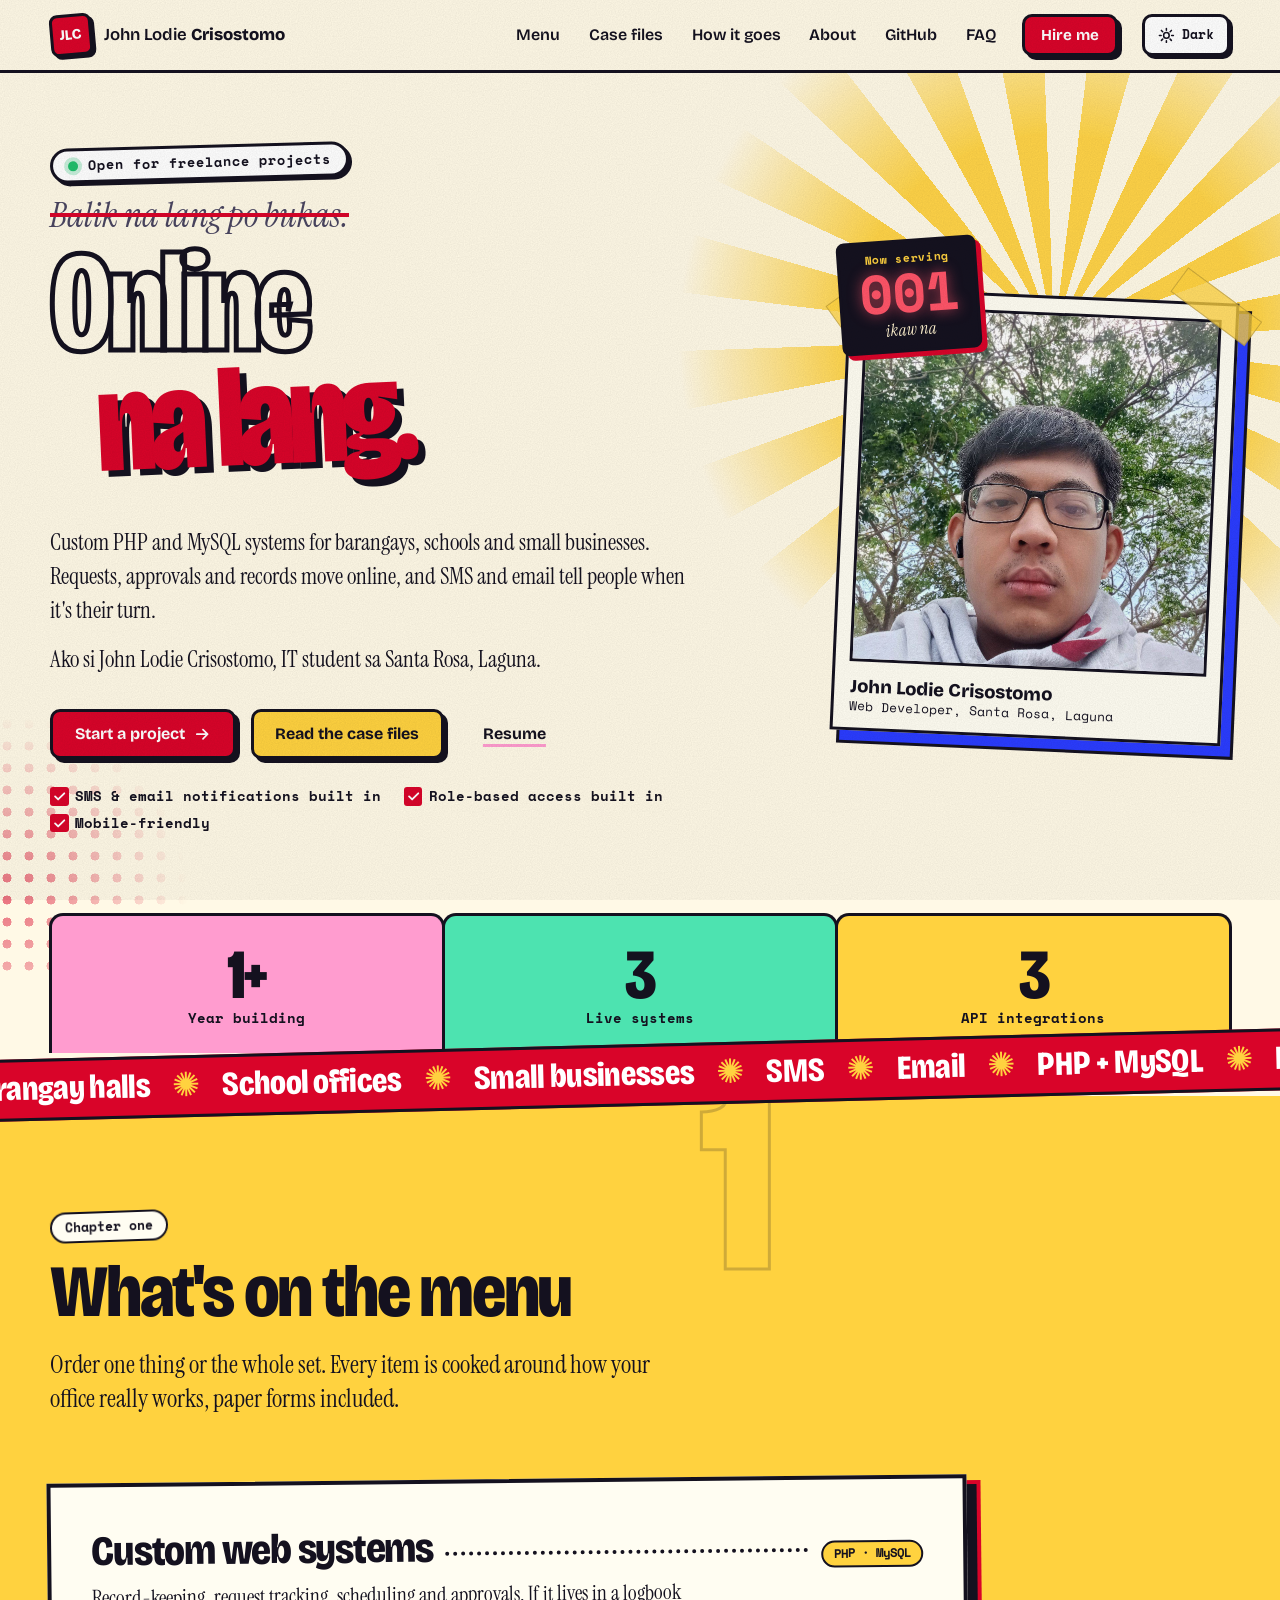
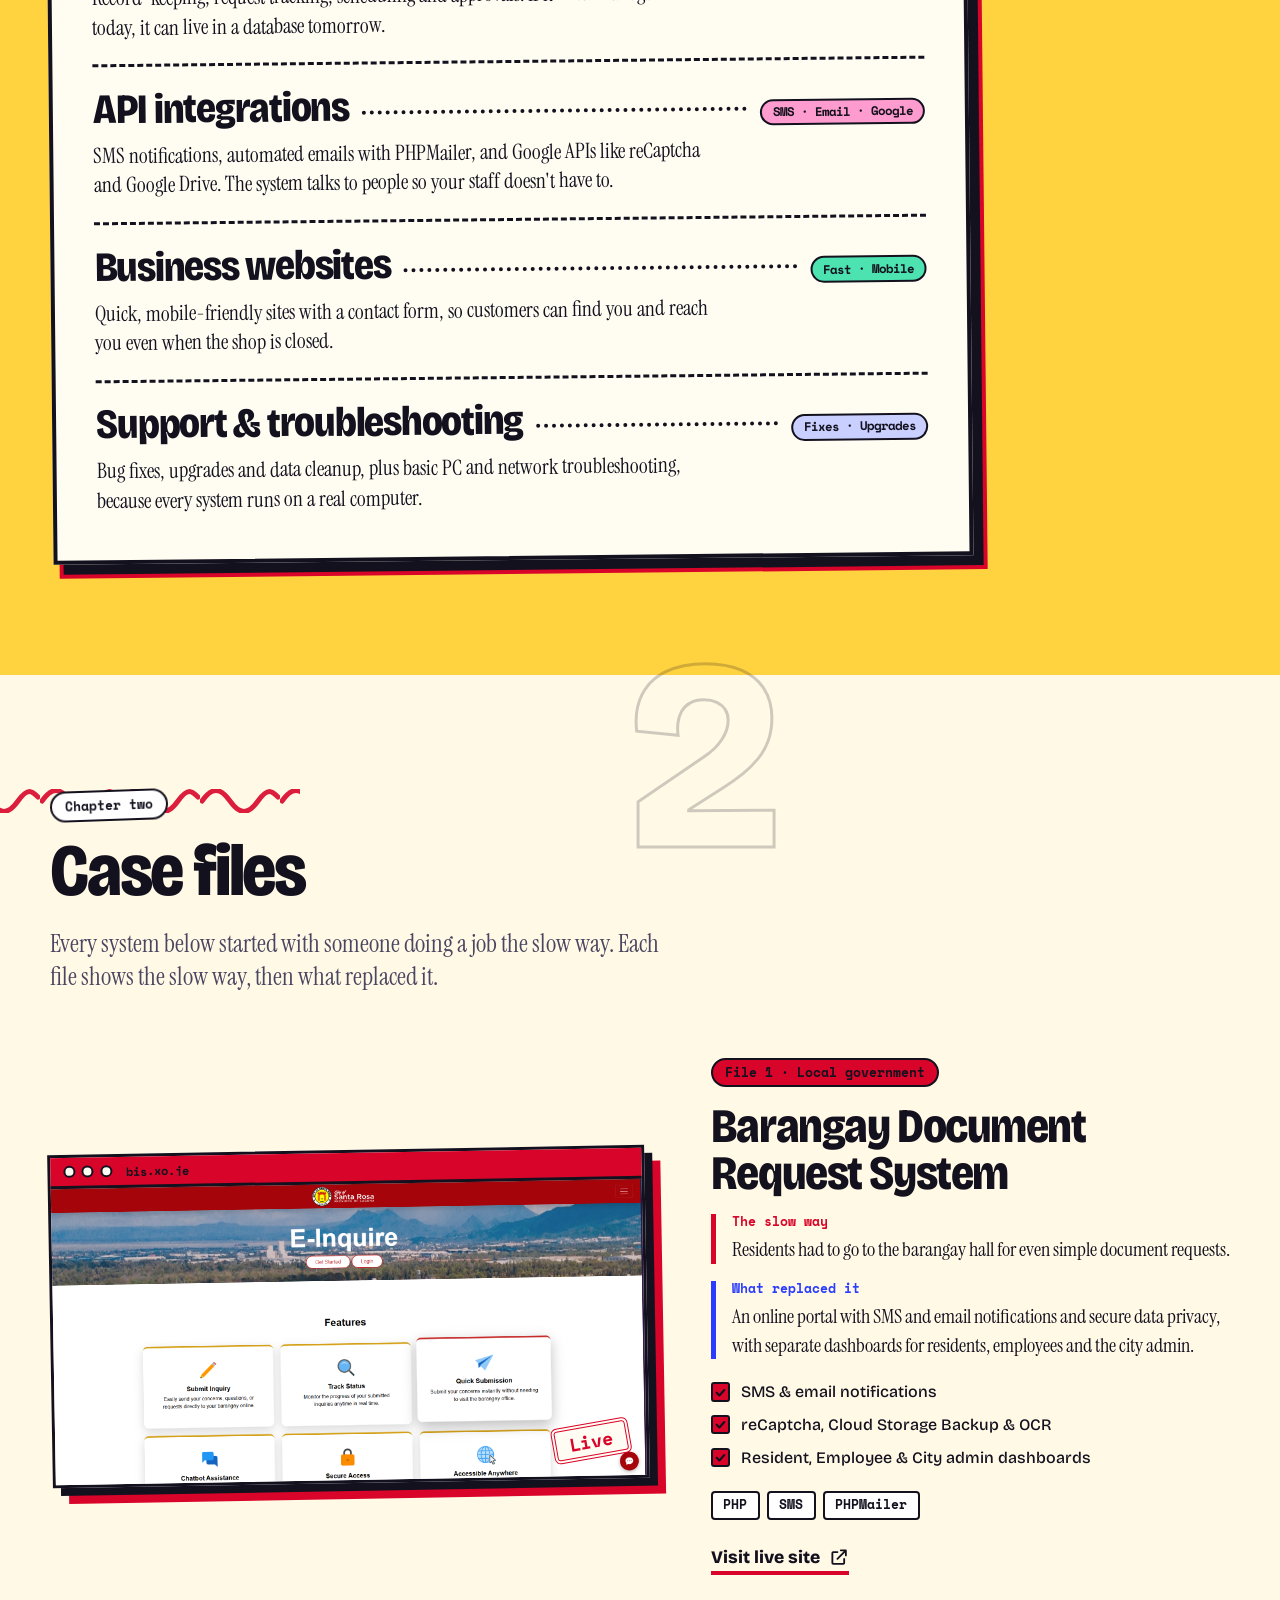
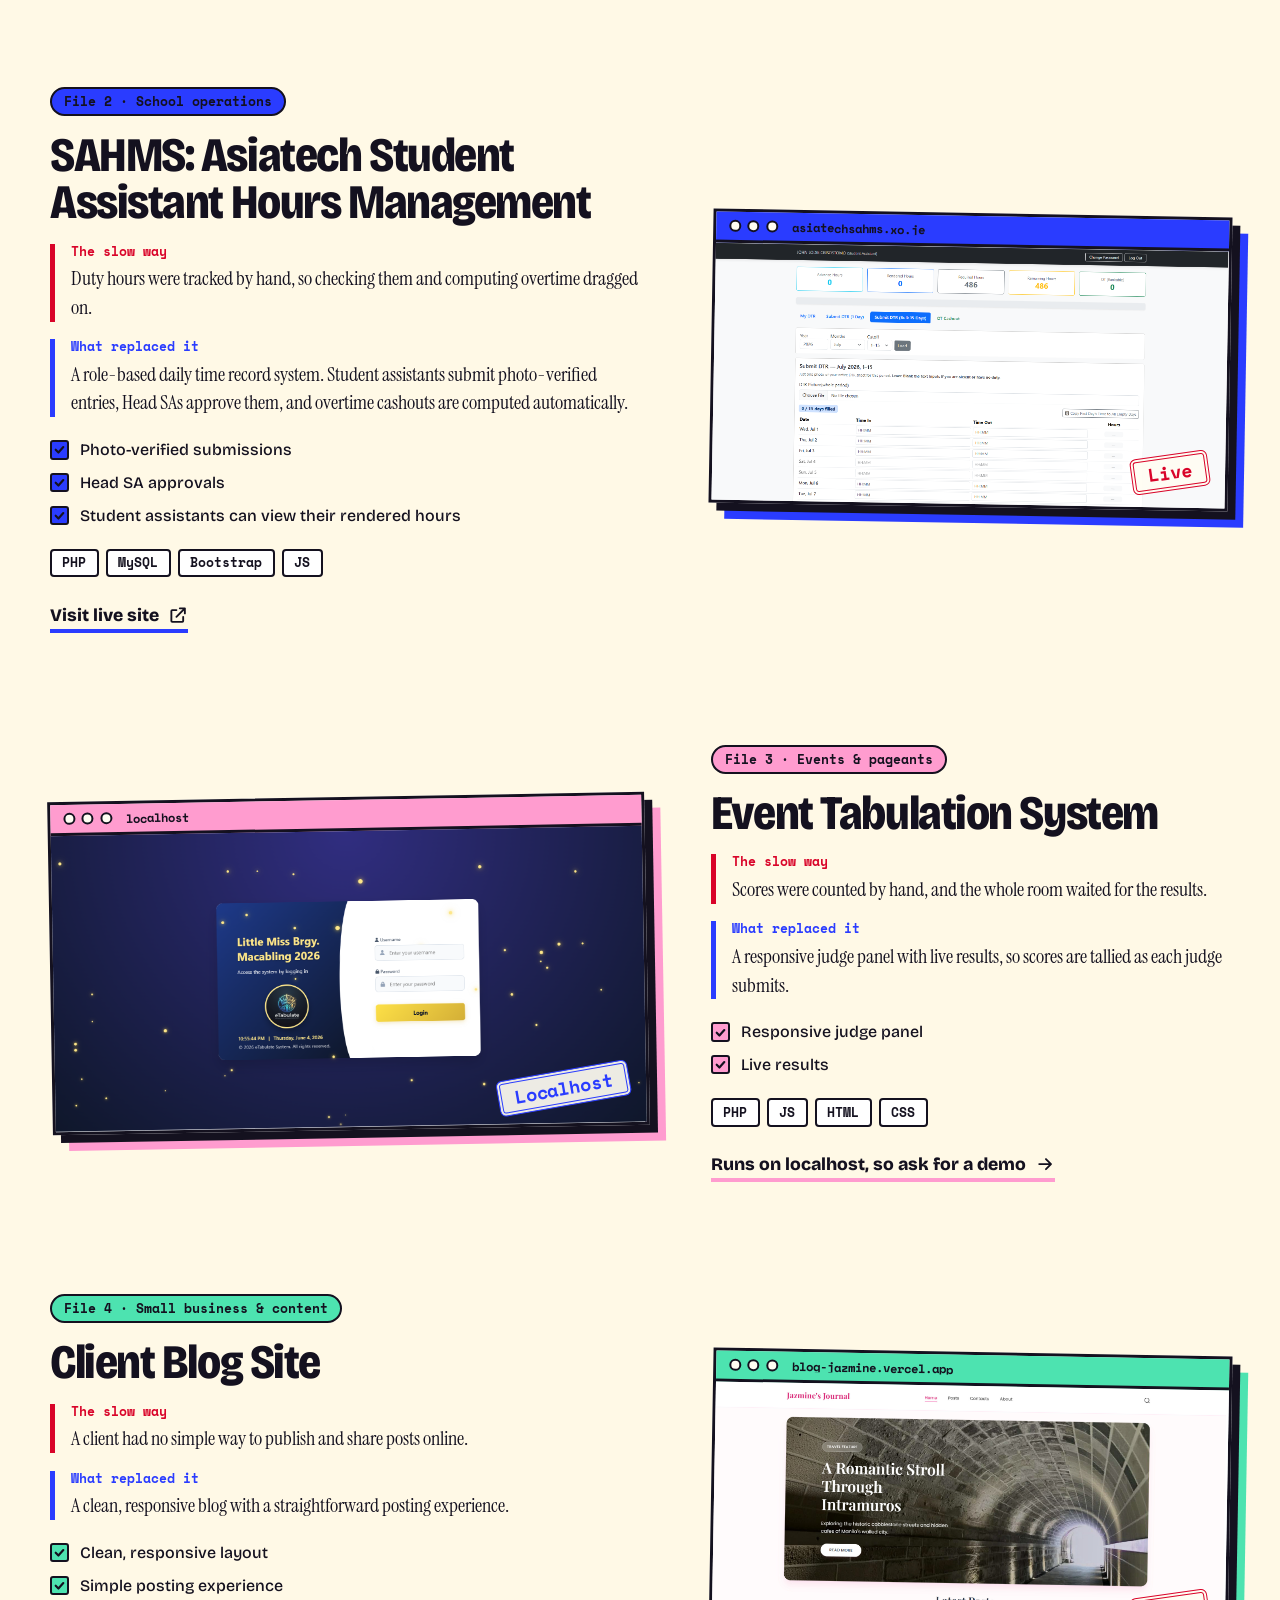
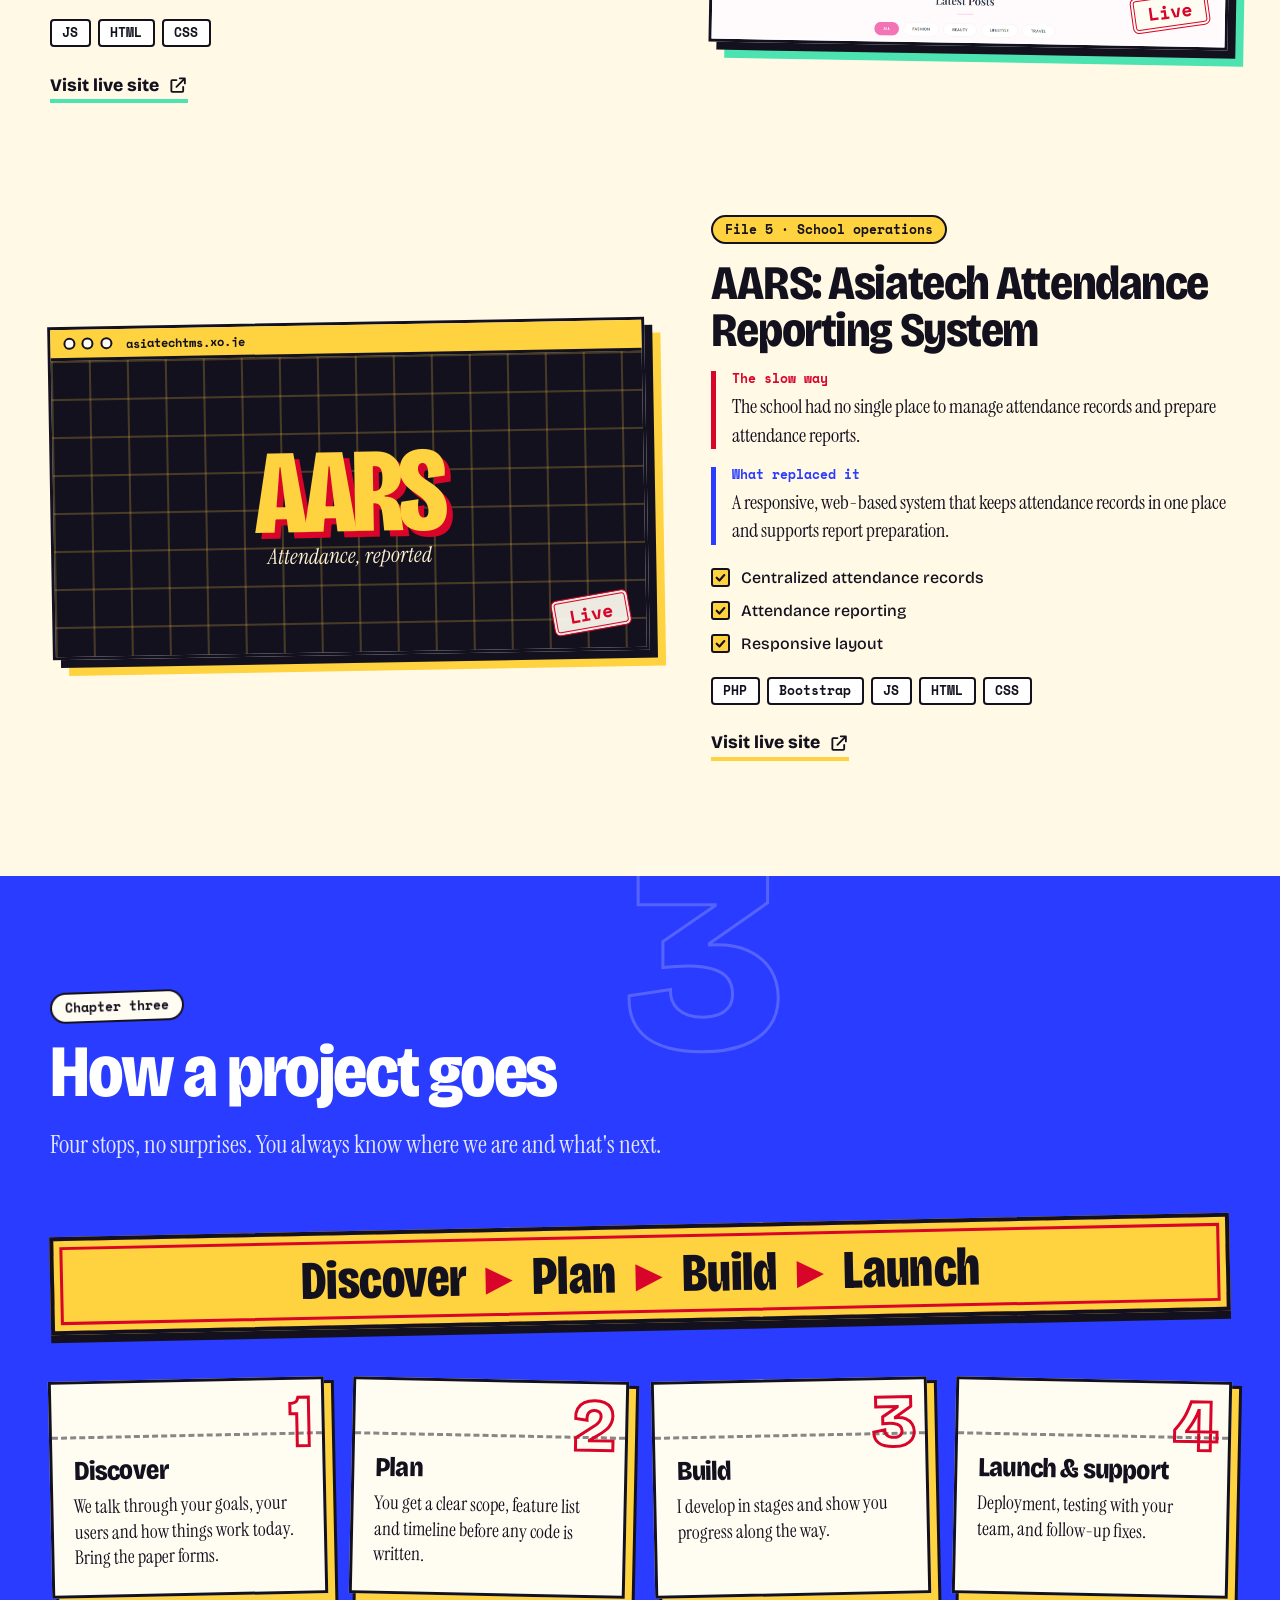
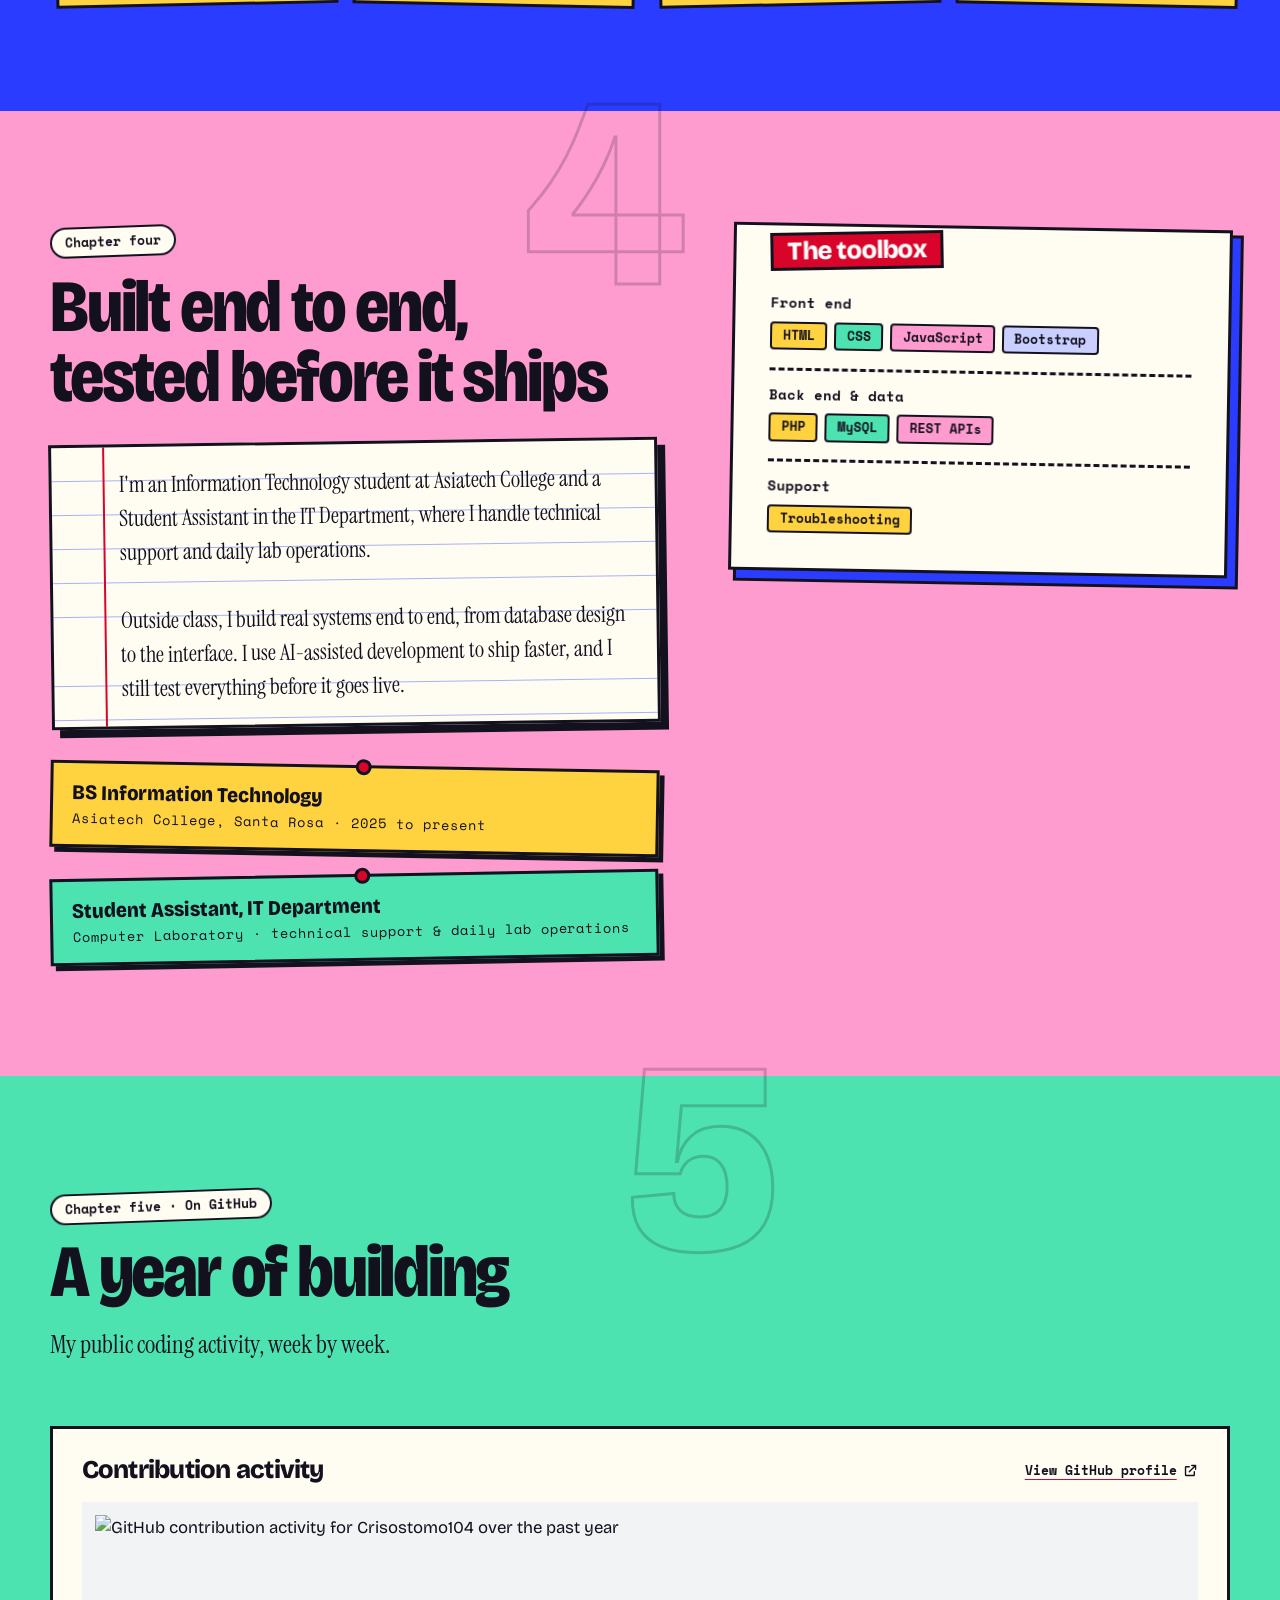
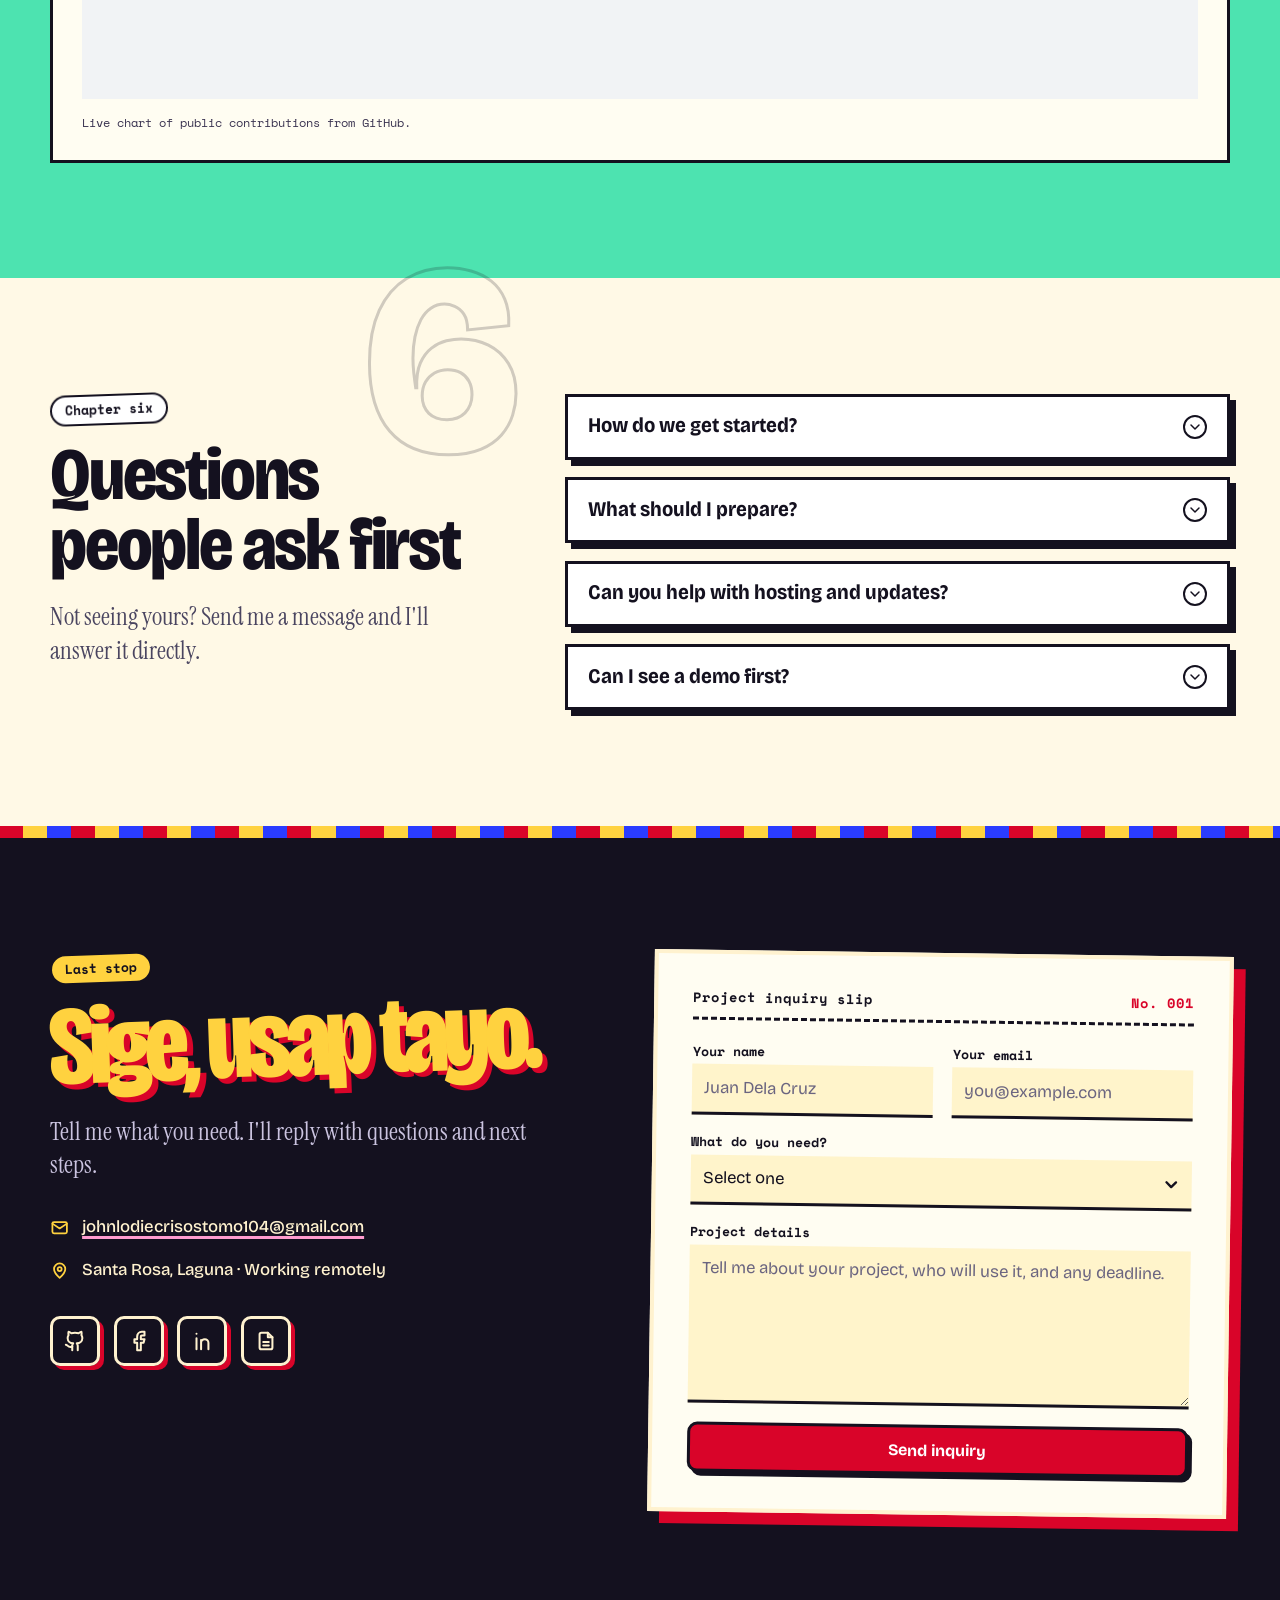
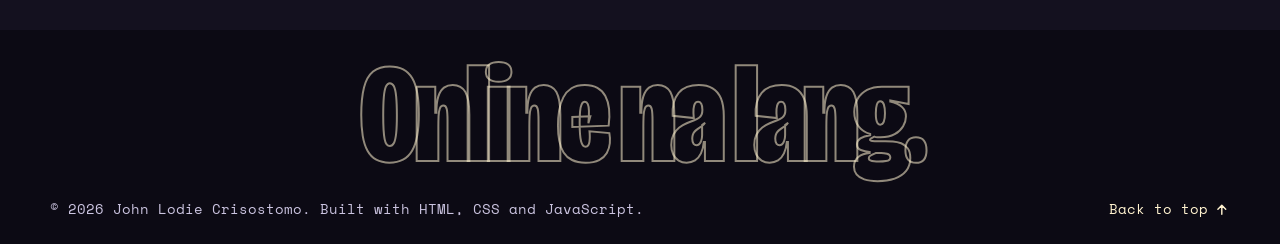
==== index.html @ 4ffdc725 "Add LinkedIn and auto-hide page scrollbar Co-authored-by: Copilot <223556219+Copilot@users.noreply.g" ====
<!DOCTYPE html>
<html lang="en">
<head>
    <meta charset="UTF-8">
    <meta name="viewport" content="width=device-width, initial-scale=1, viewport-fit=cover">
    <title>John Lodie Crisostomo | Web Developer for Projects and Small Business Systems</title>
    <meta name="description" content="Freelance web developer building custom PHP/MySQL systems with SMS and email notifications for barangays, schools and small businesses in the Philippines.">
    <meta property="og:type" content="website">
    <meta property="og:title" content="John Lodie Crisostomo | Web Developer">
    <meta property="og:description" content="Custom web systems for barangays, schools and small businesses. SMS and email notifications.">
    <meta property="og:image" content="/images/p1.png">
    <meta name="twitter:card" content="summary_large_image">
    <meta name="theme-color" content="#ffd23f">
    <script type="application/ld+json">
    {"@context":"https://schema.org","@type":"Person","name":"John Lodie Crisostomo","jobTitle":"Web Developer","email":"johnlodiecrisostomo104@gmail.com","sameAs":["https://github.com/Crisostomo104","https://www.linkedin.com/in/john-lodie-crisostomo-545b59369/"]}
    </script>
    <link rel="icon" href="data:image/svg+xml,<svg xmlns=%22http://www.w3.org/2000/svg%22 viewBox=%220 0 100 100%22><rect width=%22100%22 height=%22100%22 rx=%2212%22 fill=%22%23ef233c%22/><text x=%2250%22 y=%2265%22 font-family=%22Arial%22 font-size=%2238%22 font-weight=%22bold%22 fill=%22white%22 text-anchor=%22middle%22>JLC</text></svg>">
    <script>document.documentElement.classList.add('js');</script>
    <link rel="preconnect" href="https://fonts.googleapis.com">
    <link rel="preconnect" href="https://fonts.gstatic.com" crossorigin>
    <link href="https://fonts.googleapis.com/css2?family=Bricolage+Grotesque:opsz,wdth,wght@12..96,75..100,400..800&family=Instrument+Serif:ital@0;1&family=Space+Mono:wght@400;700&display=swap" rel="stylesheet">
    <link rel="stylesheet" href="styles.css">
    <script src="https://cdn.jsdelivr.net/npm/sweetalert2@11" defer></script>
</head>
<body>

<svg width="0" height="0" style="position:absolute" aria-hidden="true" focusable="false">
    <defs>
        <symbol id="i-menu" viewBox="0 0 24 24"><path d="M4 6h16M4 12h16M4 18h16"/></symbol>
        <symbol id="i-x" viewBox="0 0 24 24"><path d="M18 6 6 18M6 6l12 12"/></symbol>
        <symbol id="i-sun" viewBox="0 0 24 24"><circle cx="12" cy="12" r="4"/><path d="M12 2v2.5M12 19.5V22M4.9 4.9l1.8 1.8M17.3 17.3l1.8 1.8M2 12h2.5M19.5 12H22M4.9 19.1l1.8-1.8M17.3 6.7l1.8-1.8"/></symbol>
        <symbol id="i-moon" viewBox="0 0 24 24"><path d="M21 12.8A8.8 8.8 0 0 1 11.2 3a8.8 8.8 0 1 0 9.8 9.8z"/></symbol>
        <symbol id="i-arrow-right" viewBox="0 0 24 24"><path d="M5 12h14M13 6l6 6-6 6"/></symbol>
        <symbol id="i-external" viewBox="0 0 24 24"><path d="M14 4h6v6M20 4 10 14M18 14v5a1 1 0 0 1-1 1H5a1 1 0 0 1-1-1V7a1 1 0 0 1 1-1h5"/></symbol>
        <symbol id="i-mail" viewBox="0 0 24 24"><rect x="3" y="5" width="18" height="14" rx="2"/><path d="m3 7 9 6 9-6"/></symbol>
        <symbol id="i-pin" viewBox="0 0 24 24"><path d="M12 21s-7-6.2-7-11a7 7 0 0 1 14 0c0 4.8-7 11-7 11z"/><circle cx="12" cy="10" r="2.5"/></symbol>
        <symbol id="i-github" viewBox="0 0 24 24"><path d="M15 22v-4a4.8 4.8 0 0 0-1-3.5c3 0 6-2 6-5.5.08-1.25-.27-2.48-1-3.5.28-1.15.28-2.35 0-3.5 0 0-1 0-3 1.5-2.64-.5-5.36-.5-8 0C6 2 5 2 5 2c-.3 1.15-.3 2.35 0 3.5A5.4 5.4 0 0 0 4 9c0 3.5 3 5.5 6 5.5-.39.49-.68 1.05-.85 1.65-.17.6-.22 1.23-.15 1.85v4"/><path d="M9 18c-4.51 2-5-2-7-2"/></symbol>
        <symbol id="i-facebook" viewBox="0 0 24 24"><path d="M18 2h-3a5 5 0 0 0-5 5v3H7v4h3v8h4v-8h3l1-4h-4V7a1 1 0 0 1 1-1h3z"/></symbol>
        <symbol id="i-linkedin" viewBox="0 0 24 24"><path d="M6 9v12M6 4v.1M11 21v-7a4 4 0 0 1 8 0v7M11 11v10"/></symbol>
        <symbol id="i-file" viewBox="0 0 24 24"><path d="M14 3H7a2 2 0 0 0-2 2v14a2 2 0 0 0 2 2h10a2 2 0 0 0 2-2V8z"/><path d="M14 3v5h5M9 13h6M9 17h6"/></symbol>
        <symbol id="i-check" viewBox="0 0 24 24"><path d="m5 12 5 5L20 7"/></symbol>
        <symbol id="i-chevron" viewBox="0 0 24 24"><path d="m6 9 6 6 6-6"/></symbol>
    </defs>
</svg>

<div class="progress" aria-hidden="true"><span id="progressBar"></span></div>
<a href="#main" class="skip">Skip to content</a>

<header class="site-header" id="siteHeader">
    <div class="container header-inner">
        <a href="#home" class="brand" aria-label="John Lodie Crisostomo, home">
            <span class="brand-mark">JLC</span>
            <span class="brand-text">John Lodie <b>Crisostomo</b></span>
        </a>
        <nav class="primary-nav" id="primaryNav" aria-label="Primary">
            <ul>
                <li><a href="#services">Menu</a></li>
                <li><a href="#work">Case files</a></li>
                <li><a href="#process">How it goes</a></li>
                <li><a href="#about">About</a></li>
                <li><a href="#activity">GitHub</a></li>
                <li><a href="#faq">FAQ</a></li>
                <li class="nav-cta-item"><a href="#contact" class="btn btn-primary btn-sm">Hire me</a></li>
            </ul>
        </nav>
        <div class="header-actions">
            <button class="theme-toggle" id="themeToggle" type="button" aria-label="Switch to dark mode">
                <svg class="i icon-sun" aria-hidden="true"><use href="#i-sun"/></svg>
                <svg class="i icon-moon" aria-hidden="true"><use href="#i-moon"/></svg>
                <span class="theme-text">Dark</span>
            </button>
            <button class="nav-toggle" id="navToggle" type="button" aria-expanded="false" aria-controls="primaryNav" aria-label="Open menu">
                <svg class="i i-open" aria-hidden="true"><use href="#i-menu"/></svg>
                <svg class="i i-close" aria-hidden="true"><use href="#i-x"/></svg>
            </button>
        </div>
    </div>
</header>

<main id="main">

    <!-- HERO: the morning at the counter -->
    <section id="home" class="hero">
        <span class="deco burst" aria-hidden="true"></span>
        <span class="deco dots" aria-hidden="true"></span>
        <div class="container hero-grid">
            <div class="hero-copy">
                <p class="badge"><span class="dot" aria-hidden="true"></span> Open for freelance projects</p>
                <p class="old-way"><s>Balik na lang po bukas.</s></p>
                <h1 class="hero-title"><span class="w1">Online</span> <span class="w2">na lang.</span></h1>
                <p class="story">Custom PHP and MySQL systems for barangays, schools and small businesses. Requests, approvals and records move online, and SMS and email tell people when it's their turn.</p>
                <p class="story story-2">Ako si John Lodie Crisostomo, IT student sa Santa Rosa, Laguna.</p>
                <div class="btn-row">
                    <a href="#contact" class="btn btn-primary">Start a project <svg class="i" aria-hidden="true"><use href="#i-arrow-right"/></svg></a>
                    <a href="#work" class="btn btn-secondary">Read the case files</a>
                    <a href="resume.html" class="btn btn-ghost">Resume</a>
                </div>
                <ul class="checks">
                    <li><svg class="i" aria-hidden="true"><use href="#i-check"/></svg> SMS &amp; email notifications built in</li>
                    <li><svg class="i" aria-hidden="true"><use href="#i-check"/></svg> Role-based access built in</li>
                    <li><svg class="i" aria-hidden="true"><use href="#i-check"/></svg> Mobile-friendly</li>
                </ul>
            </div>

            <div class="hero-visual">
                <div class="queue-sign" role="img" aria-label="Now serving: you">
                    <span class="qs-label">Now serving</span>
                    <span class="qs-num" id="nowServing">001</span>
                    <span class="qs-sub">ikaw na</span>
                </div>
                <figure class="portrait">
                    <span class="tape t1" aria-hidden="true"></span>
                    <span class="tape t2" aria-hidden="true"></span>
                    <img src="images/meeee.jpg" alt="Portrait of John Lodie Crisostomo" width="900" height="900" fetchpriority="high">
                    <figcaption>
                        <strong>John Lodie Crisostomo</strong>
                        <span>Web Developer, Santa Rosa, Laguna</span>
                    </figcaption>
                </figure>
            </div>
        </div>
        <div class="container">
            <dl class="stats">
                <div><dt>Year building</dt><dd>1+</dd></div>
                <div><dt>Live systems</dt><dd>3</dd></div>
                <div><dt>API integrations</dt><dd>3</dd></div>
            </dl>
        </div>
    </section>

    <div class="marquee m-red" aria-hidden="true">
        <div class="marquee-track">
            <span>Barangay halls</span><i>✺</i><span>School offices</span><i>✺</i><span>Small businesses</span><i>✺</i><span>SMS</span><i>✺</i><span>Email</span><i>✺</i><span>PHP + MySQL</span><i>✺</i>
            <span>Barangay halls</span><i>✺</i><span>School offices</span><i>✺</i><span>Small businesses</span><i>✺</i><span>SMS</span><i>✺</i><span>Email</span><i>✺</i><span>PHP + MySQL</span><i>✺</i>
        </div>
    </div>

    <!-- SERVICES: the menu board -->
    <section id="services" class="section sec-yellow">
        <div class="container">
            <header class="chapter-head reveal">
                <span class="ghost-num" aria-hidden="true">1</span>
                <p class="eyebrow">Chapter one</p>
                <h2>What's on the menu</h2>
                <p class="lead">Order one thing or the whole set. Every item is cooked around how your office really works, paper forms included.</p>
            </header>

            <ol class="menu reveal">
                <li>
                    <div class="menu-line"><h3>Custom web systems</h3><span class="leader" aria-hidden="true"></span><span class="menu-tag">PHP · MySQL</span></div>
                    <p>Record-keeping, request tracking, scheduling and approvals. If it lives in a logbook today, it can live in a database tomorrow.</p>
                </li>
                <li>
                    <div class="menu-line"><h3>API integrations</h3><span class="leader" aria-hidden="true"></span><span class="menu-tag">SMS · Email · Google</span></div>
                    <p>SMS notifications, automated emails with PHPMailer, and Google APIs like reCaptcha and Google Drive. The system talks to people so your staff doesn't have to.</p>
                </li>
                <li>
                    <div class="menu-line"><h3>Business websites</h3><span class="leader" aria-hidden="true"></span><span class="menu-tag">Fast · Mobile</span></div>
                    <p>Quick, mobile-friendly sites with a contact form, so customers can find you and reach you even when the shop is closed.</p>
                </li>
                <li>
                    <div class="menu-line"><h3>Support &amp; troubleshooting</h3><span class="leader" aria-hidden="true"></span><span class="menu-tag">Fixes · Upgrades</span></div>
                    <p>Bug fixes, upgrades and data cleanup, plus basic PC and network troubleshooting, because every system runs on a real computer.</p>
                </li>
            </ol>
        </div>
    </section>

    <!-- CASE FILES -->
    <section id="work" class="section section-paper">
        <span class="deco squiggle" aria-hidden="true"></span>
        <div class="container">
            <header class="chapter-head reveal">
                <span class="ghost-num" aria-hidden="true">2</span>
                <p class="eyebrow">Chapter two</p>
                <h2>Case files</h2>
                <p class="lead">Every system below started with someone doing a job the slow way. Each file shows the slow way, then what replaced it.</p>
            </header>

            <div class="cases">
                <article class="case reveal" style="--acc: var(--red)">
                    <div class="frame">
                        <div class="frame-bar" aria-hidden="true"><i></i><i></i><i></i><b>bis.xo.je</b></div>
                        <img src="images/p1.png" alt="Barangay Inquiry System landing page" width="1200" height="591" loading="lazy">
                        <span class="stamp">Live</span>
                    </div>
                    <div class="case-body">
                        <p class="case-meta">File 1 · Local government</p>
                        <h3>Barangay Document Request System</h3>
                        <p class="cs slow"><b>The slow way</b> Residents had to go to the barangay hall for even simple document requests.</p>
                        <p class="cs fast"><b>What replaced it</b> An online portal with SMS and email notifications and secure data privacy, with separate dashboards for residents, employees and the city admin.</p>
                        <ul class="features">
                            <li>SMS &amp; email notifications</li>
                            <li>reCaptcha, Cloud Storage Backup &amp; OCR</li>
                            <li>Resident, Employee &amp; City admin dashboards</li>
                        </ul>
                        <ul class="tags"><li>PHP</li><li>SMS</li><li>PHPMailer</li></ul>
                        <a href="https://bis.xo.je/" target="_blank" rel="noopener noreferrer" class="link-arrow">Visit live site <svg class="i" aria-hidden="true"><use href="#i-external"/></svg></a>
                    </div>
                </article>

                <article class="case reveal" style="--acc: var(--blue)">
                    <div class="frame">
                        <div class="frame-bar" aria-hidden="true"><i></i><i></i><i></i><b>asiatechsahms.xo.je</b></div>
                        <img src="images/p6.png" alt="SAHMS daily time record dashboard" width="1200" height="598" loading="lazy">
                        <span class="stamp">Live</span>
                    </div>
                    <div class="case-body">
                        <p class="case-meta">File 2 · School operations</p>
                        <h3>SAHMS: Asiatech Student Assistant Hours Management</h3>
                        <p class="cs slow"><b>The slow way</b> Duty hours were tracked by hand, so checking them and computing overtime dragged on.</p>
                        <p class="cs fast"><b>What replaced it</b> A role-based daily time record system. Student assistants submit photo-verified entries, Head SAs approve them, and overtime cashouts are computed automatically.</p>
                        <ul class="features">
                            <li>Photo-verified submissions</li>
                            <li>Head SA approvals</li>
                            <li>Student assistants can view their rendered hours</li>
                        </ul>
                        <ul class="tags"><li>PHP</li><li>MySQL</li><li>Bootstrap</li><li>JS</li></ul>
                        <a href="https://asiatechsahms.xo.je" target="_blank" rel="noopener noreferrer" class="link-arrow">Visit live site <svg class="i" aria-hidden="true"><use href="#i-external"/></svg></a>
                    </div>
                </article>

                <article class="case reveal" style="--acc: var(--pink)">
                    <div class="frame">
                        <div class="frame-bar" aria-hidden="true"><i></i><i></i><i></i><b>localhost</b></div>
                        <img src="images/p2.png" alt="Event tabulation system judge login screen" width="1200" height="591" loading="lazy">
                        <span class="stamp alt">Localhost</span>
                    </div>
                    <div class="case-body">
                        <p class="case-meta">File 3 · Events &amp; pageants</p>
                        <h3>Event Tabulation System</h3>
                        <p class="cs slow"><b>The slow way</b> Scores were counted by hand, and the whole room waited for the results.</p>
                        <p class="cs fast"><b>What replaced it</b> A responsive judge panel with live results, so scores are tallied as each judge submits.</p>
                        <ul class="features">
                            <li>Responsive judge panel</li>
                            <li>Live results</li>
                        </ul>
                        <ul class="tags"><li>PHP</li><li>JS</li><li>HTML</li><li>CSS</li></ul>
                        <a href="#contact" class="link-arrow">Runs on localhost, so ask for a demo <svg class="i" aria-hidden="true"><use href="#i-arrow-right"/></svg></a>
                    </div>
                </article>

                <article class="case reveal" style="--acc: var(--mint)">
                    <div class="frame">
                        <div class="frame-bar" aria-hidden="true"><i></i><i></i><i></i><b>blog-jazmine.vercel.app</b></div>
                        <img src="images/p4.jpeg" alt="Client blog homepage" width="1200" height="591" loading="lazy">
                        <span class="stamp">Live</span>
                    </div>
                    <div class="case-body">
                        <p class="case-meta">File 4 · Small business &amp; content</p>
                        <h3>Client Blog Site</h3>
                        <p class="cs slow"><b>The slow way</b> A client had no simple way to publish and share posts online.</p>
                        <p class="cs fast"><b>What replaced it</b> A clean, responsive blog with a straightforward posting experience.</p>
                        <ul class="features">
                            <li>Clean, responsive layout</li>
                            <li>Simple posting experience</li>
                        </ul>
                        <ul class="tags"><li>JS</li><li>HTML</li><li>CSS</li></ul>
                        <a href="https://blog-jazmine.vercel.app/" target="_blank" rel="noopener noreferrer" class="link-arrow">Visit live site <svg class="i" aria-hidden="true"><use href="#i-external"/></svg></a>
                    </div>
                </article>

                <article class="case reveal" style="--acc: var(--yellow)">
                    <div class="frame">
                        <div class="frame-bar" aria-hidden="true"><i></i><i></i><i></i><b>asiatechtms.xo.je</b></div>
                        <div class="poster" role="img" aria-label="AARS, Asiatech Attendance Reporting System">
                            <span class="poster-grid" aria-hidden="true"></span>
                            <span class="poster-word">AARS</span>
                            <span class="poster-sub">Attendance, reported</span>
                        </div>
                        <span class="stamp">Live</span>
                    </div>
                    <div class="case-body">
                        <p class="case-meta">File 5 · School operations</p>
                        <h3>AARS: Asiatech Attendance Reporting System</h3>
                        <p class="cs slow"><b>The slow way</b> The school had no single place to manage attendance records and prepare attendance reports.</p>
                        <p class="cs fast"><b>What replaced it</b> A responsive, web-based system that keeps attendance records in one place and supports report preparation.</p>
                        <ul class="features">
                            <li>Centralized attendance records</li>
                            <li>Attendance reporting</li>
                            <li>Responsive layout</li>
                        </ul>
                        <ul class="tags"><li>PHP</li><li>Bootstrap</li><li>JS</li><li>HTML</li><li>CSS</li></ul>
                        <a href="https://asiatechtms.xo.je/" target="_blank" rel="noopener noreferrer" class="link-arrow">Visit live site <svg class="i" aria-hidden="true"><use href="#i-external"/></svg></a>
                    </div>
                </article>
            </div>
        </div>
    </section>

    <!-- PROCESS: the route -->
    <section id="process" class="section sec-blue">
        <div class="container">
            <header class="chapter-head reveal">
                <span class="ghost-num" aria-hidden="true">3</span>
                <p class="eyebrow">Chapter three</p>
                <h2>How a project goes</h2>
                <p class="lead">Four stops, no surprises. You always know where we are and what's next.</p>
            </header>
            <div class="route-sign reveal" aria-hidden="true">
                <span>Discover</span><i>▸</i><span>Plan</span><i>▸</i><span>Build</span><i>▸</i><span>Launch</span>
            </div>
            <ol class="steps reveal">
                <li><span class="step-n">1</span><h3>Discover</h3><p>We talk through your goals, your users and how things work today. Bring the paper forms.</p></li>
                <li><span class="step-n">2</span><h3>Plan</h3><p>You get a clear scope, feature list and timeline before any code is written.</p></li>
                <li><span class="step-n">3</span><h3>Build</h3><p>I develop in stages and show you progress along the way.</p></li>
                <li><span class="step-n">4</span><h3>Launch &amp; support</h3><p>Deployment, testing with your team, and follow-up fixes.</p></li>
            </ol>
        </div>
    </section>

    <!-- ABOUT: the letter -->
    <section id="about" class="section sec-pink">
        <div class="container about-grid">
            <div class="reveal">
                <header class="chapter-head tight">
                    <span class="ghost-num" aria-hidden="true">4</span>
                    <p class="eyebrow">Chapter four</p>
                    <h2>Built end to end, tested before it ships</h2>
                </header>
                <div class="letter">
                    <p>I'm an Information Technology student at Asiatech College and a Student Assistant in the IT Department, where I handle technical support and daily lab operations.</p>
                    <p>Outside class, I build real systems end to end, from database design to the interface. I use AI-assisted development to ship faster, and I still test everything before it goes live.</p>
                </div>
                <ul class="facts">
                    <li><b>BS Information Technology</b><span>Asiatech College, Santa Rosa · 2025 to present</span></li>
                    <li><b>Student Assistant, IT Department</b><span>Computer Laboratory · technical support &amp; daily lab operations</span></li>
                </ul>
            </div>
            <div class="skills-card reveal">
                <h3>The toolbox</h3>
                <div class="skill-group"><h4>Front end</h4><ul class="tags"><li>HTML</li><li>CSS</li><li>JavaScript</li><li>Bootstrap</li></ul></div>
                <div class="skill-group"><h4>Back end &amp; data</h4><ul class="tags"><li>PHP</li><li>MySQL</li><li>REST APIs</li></ul></div>
                <div class="skill-group"><h4>Support</h4><ul class="tags"><li>Troubleshooting</li></ul></div>
            </div>
        </div>
    </section>

    <!-- GITHUB ACTIVITY -->
    <section id="activity" class="section sec-mint">
        <div class="container">
            <header class="chapter-head reveal">
                <span class="ghost-num" aria-hidden="true">5</span>
                <p class="eyebrow">Chapter five · On GitHub</p>
                <h2>A year of building</h2>
                <p class="lead">My public coding activity, week by week.</p>
            </header>
            <div class="activity-card reveal">
                <div class="activity-head">
                    <h3>Contribution activity</h3>
                    <a href="https://github.com/Crisostomo104" target="_blank" rel="noopener noreferrer">
                        View GitHub profile
                        <svg class="i" aria-hidden="true"><use href="#i-external"/></svg>
                    </a>
                </div>
                <div class="activity-chart" role="region" aria-label="GitHub contributions chart; scroll horizontally to view all weeks">
                    <img
                        src="https://ghchart.rshah.org/40916d/Crisostomo104"
                        alt="GitHub contribution activity for Crisostomo104 over the past year"
                        width="663"
                        height="104"
                        loading="lazy"
                    >
                </div>
                <p class="activity-note">Live chart of public contributions from GitHub.</p>
            </div>
        </div>
    </section>

    <!-- FAQ -->
    <section id="faq" class="section section-paper">
        <div class="container faq-grid">
            <header class="chapter-head left reveal">
                <span class="ghost-num" aria-hidden="true">6</span>
                <p class="eyebrow">Chapter six</p>
                <h2>Questions people ask first</h2>
                <p class="lead">Not seeing yours? Send me a message and I'll answer it directly.</p>
            </header>
            <div class="faq reveal">
                <details><summary>How do we get started?<svg class="i" aria-hidden="true"><use href="#i-chevron"/></svg></summary><div class="faq-answer"><p>Send me a message describing what you need. I'll reply with questions and a proposed scope.</p></div></details>
                <details><summary>What should I prepare?<svg class="i" aria-hidden="true"><use href="#i-chevron"/></svg></summary><div class="faq-answer"><p>Your current process (even paper forms), who will use the system, and any deadline.</p></div></details>
                <details><summary>Can you help with hosting and updates?<svg class="i" aria-hidden="true"><use href="#i-chevron"/></svg></summary><div class="faq-answer"><p>Yes. I can deploy the system and handle fixes and improvements after launch.</p></div></details>
                <details><summary>Can I see a demo first?<svg class="i" aria-hidden="true"><use href="#i-chevron"/></svg></summary><div class="faq-answer"><p>The live case files above are open to visit. For the others, I can arrange a walkthrough.</p></div></details>
            </div>
        </div>
    </section>

    <!-- CONTACT: take a number -->
    <section id="contact" class="section section-dark">
        <div class="container contact-grid">
            <div class="contact-info">
                <p class="eyebrow">Last stop</p>
                <h2 class="big-h">Sige, usap tayo.</h2>
                <p class="lead">Tell me what you need. I'll reply with questions and next steps.</p>
                <ul class="contact-list">
                    <li><svg class="i" aria-hidden="true"><use href="#i-mail"/></svg><a href="mailto:johnlodiecrisostomo104@gmail.com">johnlodiecrisostomo104@gmail.com</a></li>
                    <li><svg class="i" aria-hidden="true"><use href="#i-pin"/></svg><span>Santa Rosa, Laguna · Working remotely</span></li>
                </ul>
                <div class="social">
                    <a href="https://github.com/Crisostomo104" target="_blank" rel="noopener noreferrer" aria-label="GitHub"><svg class="i" aria-hidden="true"><use href="#i-github"/></svg></a>
                    <a href="https://www.facebook.com/johnlodie.23" target="_blank" rel="noopener noreferrer" aria-label="Facebook"><svg class="i" aria-hidden="true"><use href="#i-facebook"/></svg></a>
                    <a href="https://www.linkedin.com/in/john-lodie-crisostomo-545b59369/" target="_blank" rel="noopener noreferrer" aria-label="LinkedIn"><svg class="i" aria-hidden="true"><use href="#i-linkedin"/></svg></a>
                    <a href="resume.html" aria-label="Resume"><svg class="i" aria-hidden="true"><use href="#i-file"/></svg></a>
                </div>
            </div>

            <div class="form-card">
                <p class="slip-head"><span>Project inquiry slip</span><span>No. 001</span></p>
                <form id="contactForm" action="https://api.web3forms.com/submit" method="POST">
                    <input type="hidden" name="access_key" value="5091a732-d07f-439f-a407-d91bb5877229">
                    <input type="hidden" name="subject" value="New project inquiry from portfolio">
                    <div class="field-row">
                        <div class="field">
                            <label for="f-name">Your name</label>
                            <input id="f-name" type="text" name="name" autocomplete="name" placeholder="Juan Dela Cruz" required>
                        </div>
                        <div class="field">
                            <label for="f-email">Your email</label>
                            <input id="f-email" type="email" name="email" autocomplete="email" placeholder="you@example.com" required>
                        </div>
                    </div>
                    <div class="field">
                        <label for="f-type">What do you need?</label>
                        <select id="f-type" name="project_type" required>
                            <option value="" disabled selected>Select one</option>
                            <option>Custom web system</option>
                            <option>Business website</option>
                            <option>SMS / Email integration</option>
                            <option>Support or fixes</option>
                            <option>Other</option>
                        </select>
                    </div>
                    <div class="field">
                        <label for="f-msg">Project details</label>
                        <textarea id="f-msg" name="message" rows="5" placeholder="Tell me about your project, who will use it, and any deadline." required></textarea>
                    </div>
                    <input type="checkbox" name="botcheck" style="display:none" tabindex="-1" autocomplete="off">
                    <button type="submit" class="btn btn-primary btn-block">Send inquiry</button>
                </form>
            </div>
        </div>
    </section>
</main>

<footer class="site-footer">
    <p class="footer-big" aria-hidden="true">Online na lang.</p>
    <div class="container footer-inner">
        <p>&copy; 2026 John Lodie Crisostomo. Built with HTML, CSS and JavaScript.</p>
        <a href="#home">Back to top <svg class="i" aria-hidden="true" style="transform:rotate(-90deg)"><use href="#i-arrow-right"/></svg></a>
    </div>
</footer>

<script src="script.js"></script>
</body>
</html>
---- styles.css ----
/* =========================================================
   John Lodie Crisostomo — Portfolio
   Maximalist + storytelling. One stylesheet.
   Concept: a morning at the barangay hall. Queue numbers, rubber
   stamps, jeepney signboards, carinderia menus, carbon-copy slips.
   ========================================================= */

/* ---------- Tokens ---------- */
:root {
    color-scheme: light;

    /* the loud colors never change between themes */
    --yellow: #ffd23f;
    --red: #d90429;
    --blue: #2a3cff;
    --pink: #ff9ccf;
    --mint: #4de3b0;
    --ink: #14111f;
    --slip: #fffdf2;

    /* the paper colors do */
    --bg: #fff9e6;
    --fg: #14111f;
    --muted: #4a4560;
    --card: #ffffff;
    --line: #14111f;
    --focus: #2a3cff;
    --grain: .09;

    --font-display: 'Bricolage Grotesque', 'Inter Display', 'Inter', system-ui, -apple-system, 'Segoe UI', Roboto, sans-serif;
    --font-serif: 'Instrument Serif', 'Caladea', Georgia, 'Times New Roman', serif;
    --font-mono: 'Space Mono', 'DejaVu Sans Mono', ui-monospace, Menlo, Consolas, monospace;

    --gutter: clamp(1.1rem, 4vw, 2rem);
    --header-h: 70px;
    --section-y: clamp(4rem, 9vw, 7.5rem);
    --ease: cubic-bezier(.3, .7, .2, 1);
    --hard: 6px 6px 0 var(--line);
}

:root[data-theme="dark"] {
    color-scheme: dark;
    --bg: #14111f;
    --fg: #fff2cf;
    --muted: #cbc4e0;
    --card: #241f38;
    --line: #fff2cf;
    --focus: #ffd23f;
    --grain: .16;
}

/* ---------- Reset / base ---------- */
*, *::before, *::after { box-sizing: border-box; }
* { margin: 0; }

html {
    scroll-behavior: smooth;
    scroll-padding-top: calc(var(--header-h) + 12px);
    -webkit-text-size-adjust: 100%;
    scrollbar-width: thin;
    scrollbar-color: transparent transparent;
}
html.is-scrolling { scrollbar-color: rgba(20, 17, 31, .45) transparent; }
html[data-theme="dark"].is-scrolling { scrollbar-color: rgba(255, 242, 207, .55) transparent; }
html::-webkit-scrollbar { width: 10px; height: 10px; }
html::-webkit-scrollbar-track { background: transparent; }
html::-webkit-scrollbar-thumb { background: transparent; border: 2px solid transparent; border-radius: 999px; background-clip: padding-box; }
html.is-scrolling::-webkit-scrollbar-thumb { background-color: rgba(20, 17, 31, .45); }
html[data-theme="dark"].is-scrolling::-webkit-scrollbar-thumb { background-color: rgba(255, 242, 207, .55); }

body {
    font-family: var(--font-display);
    font-size: 1.05rem;
    line-height: 1.6;
    color: var(--fg);
    background: var(--bg);
    overflow-x: hidden;
    -webkit-font-smoothing: antialiased;
    text-rendering: optimizeLegibility;
}

/* paper grain over everything */
body::after {
    content: ''; position: fixed; inset: 0; z-index: 1200; pointer-events: none;
    opacity: var(--grain); mix-blend-mode: multiply;
    background-image: url("data:image/svg+xml,%3Csvg xmlns='http://www.w3.org/2000/svg' width='180' height='180'%3E%3Cfilter id='n'%3E%3CfeTurbulence type='fractalNoise' baseFrequency='.85' numOctaves='2' stitchTiles='stitch'/%3E%3CfeColorMatrix values='0 0 0 0 0 0 0 0 0 0 0 0 0 0 0 0 0 0 .9 0'/%3E%3C/filter%3E%3Crect width='180' height='180' filter='url(%23n)'/%3E%3C/svg%3E");
}
:root[data-theme="dark"] body::after { mix-blend-mode: screen; }

img { max-width: 100%; height: auto; display: block; }
ul, ol { padding: 0; list-style: none; }
a { color: inherit; }
button, input, select, textarea { font: inherit; color: inherit; }

h1, h2, h3, h4 {
    font-family: var(--font-display);
    color: inherit;
    line-height: 1;
    letter-spacing: -.03em;
    text-wrap: balance;
}

:focus-visible { outline: 3px solid var(--focus); outline-offset: 3px; border-radius: 4px; }

.container { width: min(1180px, 100% - 2 * var(--gutter)); margin-inline: auto; position: relative; }

.i {
    width: 1.15em; height: 1.15em; flex: none;
    fill: none; stroke: currentColor; stroke-width: 2.2;
    stroke-linecap: round; stroke-linejoin: round;
}

.skip { position: absolute; left: -999px; top: 0; z-index: 2000; background: var(--red); color: #fff; padding: .6rem 1rem; }
.skip:focus { left: 0; }

/* Scroll progress fades in during scroll, then gets out of the way. */
.progress {
    position: fixed; inset: 0 0 auto 0; height: 6px; z-index: 1300;
    background: transparent; opacity: 0; pointer-events: none;
    transition: opacity .2s ease;
}
.progress.is-visible { opacity: 1; }
.progress span {
    display: block; height: 100%; width: 100%; transform-origin: 0 50%; transform: scaleX(var(--p, 0));
    background: repeating-linear-gradient(90deg, rgba(217, 4, 41, .72) 0 14px, rgba(255, 210, 63, .72) 14px 28px, rgba(42, 60, 255, .72) 28px 42px);
}

/* ---------- Buttons ---------- */
.btn {
    display: inline-flex; align-items: center; justify-content: center; gap: .55rem;
    min-height: 50px; padding: .7rem 1.35rem;
    font: 700 1rem/1.2 var(--font-display); text-decoration: none;
    border: 3px solid var(--ink); border-radius: 10px; cursor: pointer;
    box-shadow: 4px 4px 0 var(--ink);
    transition: transform .15s var(--ease), box-shadow .15s var(--ease), background-color .15s var(--ease);
}
.btn:hover { transform: translate(-2px, -2px); box-shadow: 6px 6px 0 var(--ink); }
.btn:active { transform: translate(3px, 3px); box-shadow: 0 0 0 var(--ink); }
.btn-primary { background: var(--red); color: #fff; }
.btn-secondary { background: var(--yellow); color: var(--ink); }
.btn-ghost { background: transparent; color: var(--fg); border-color: transparent; box-shadow: none; text-decoration: underline; text-decoration-thickness: 3px; text-underline-offset: 5px; text-decoration-color: var(--pink); }
.btn-ghost:hover { box-shadow: none; transform: none; text-decoration-color: var(--red); }
.btn-sm { min-height: 42px; padding: .45rem 1rem; font-size: .95rem; }
.btn-block { width: 100%; }
.btn:disabled { opacity: .7; cursor: progress; transform: none; }

/* ---------- Header / nav ---------- */
.site-header {
    position: sticky; top: 0; z-index: 1000;
    background: var(--bg);
    border-bottom: 3px solid var(--line);
    padding-top: env(safe-area-inset-top, 0px);
}
.site-header.scrolled { box-shadow: 0 6px 0 var(--yellow); }

.header-inner { display: flex; align-items: center; justify-content: space-between; min-height: var(--header-h); gap: 1rem; }
.primary-nav { margin-left: auto; }
.header-actions { display: flex; align-items: center; gap: .75rem; margin-left: .5rem; }

.theme-toggle {
    display: inline-flex; align-items: center; justify-content: center; gap: .45rem;
    min-height: 42px; padding: .4rem .8rem; border: 3px solid var(--line); border-radius: 10px;
    background: var(--card); color: var(--fg); cursor: pointer; box-shadow: 3px 3px 0 var(--line);
    transition: transform .15s var(--ease), box-shadow .15s var(--ease);
}
.theme-toggle:hover { transform: translate(-1px, -1px); box-shadow: 4px 4px 0 var(--line); }
.theme-toggle .i { width: 1.05rem; height: 1.05rem; }
.theme-toggle .icon-moon { display: none; }
.theme-text { font: 700 .82rem/1 var(--font-mono); }
:root[data-theme="dark"] .theme-toggle .icon-sun { display: none; }
:root[data-theme="dark"] .theme-toggle .icon-moon { display: block; }

.brand { display: inline-flex; align-items: center; gap: .75rem; text-decoration: none; min-width: 0; }
.brand-mark {
    display: grid; place-items: center; width: 42px; height: 42px; flex: none;
    border: 3px solid var(--ink); border-radius: 8px; background: var(--red); color: #fff;
    font: 800 .9rem/1 var(--font-display); box-shadow: 3px 3px 0 var(--ink); transform: rotate(-5deg);
    transition: transform .25s var(--ease);
}
.brand:hover .brand-mark { transform: rotate(4deg) scale(1.06); }
.brand-text { font: 600 1.05rem/1.1 var(--font-display); white-space: nowrap; overflow: hidden; text-overflow: ellipsis; }
.brand-text b { font-weight: 800; }

.primary-nav ul { display: flex; align-items: center; gap: .2rem; }
.primary-nav a:not(.btn) {
    display: block; padding: .45rem .8rem; border-radius: 6px;
    font-weight: 600; font-size: 1rem; text-decoration: none;
    transition: background-color .15s var(--ease), transform .15s var(--ease);
}
.primary-nav a:not(.btn):hover { background: var(--pink); color: var(--ink); transform: rotate(-2deg); }
.primary-nav a.active:not(.btn) { background: var(--yellow); color: var(--ink); transform: rotate(-2deg); }
.nav-cta-item { margin-left: .6rem; }

.nav-toggle {
    display: none; place-items: center; width: 46px; height: 46px; flex: none;
    border: 3px solid var(--line); border-radius: 10px; background: var(--yellow); color: var(--ink); cursor: pointer; box-shadow: 3px 3px 0 var(--line);
}
.nav-toggle .i { width: 22px; height: 22px; }
.nav-toggle .i-close { display: none; }
.nav-toggle[aria-expanded="true"] .i-open { display: none; }
.nav-toggle[aria-expanded="true"] .i-close { display: block; }

/* ---------- Shared section parts ---------- */
main { overflow-x: clip; }
.section { position: relative; padding-block: var(--section-y); }
.section-paper { background: var(--bg); }

.sec-yellow { --fg: var(--ink); --muted: #3a3350; --card: var(--slip); --line: var(--ink); --focus: var(--blue); background: var(--yellow); color: var(--ink); }
.sec-pink   { --fg: var(--ink); --muted: #3a3350; --card: var(--slip); --line: var(--ink); --focus: var(--blue); background: var(--pink);   color: var(--ink); }
.sec-mint   { --fg: var(--ink); --muted: #3a3350; --card: var(--slip); --line: var(--ink); --focus: var(--blue); background: var(--mint); color: var(--ink); }
.sec-blue   { --fg: #fff; --muted: #e3e6ff; --card: var(--slip); --line: var(--ink); --focus: var(--yellow); background: var(--blue); color: #fff; }
.section-dark { --fg: #fff2cf; --muted: #cbc4e0; --line: #fff2cf; --focus: var(--yellow); background: var(--ink); color: #fff2cf; border-top: 12px solid transparent; border-image: repeating-linear-gradient(90deg, var(--red) 0 24px, var(--yellow) 24px 48px, var(--blue) 48px 72px) 1; }

.chapter-head { position: relative; max-width: 700px; margin-bottom: clamp(2.5rem, 6vw, 4rem); }
.chapter-head.left { margin-bottom: 0; }
.chapter-head.tight { margin-bottom: 1.75rem; }
.ghost-num {
    position: absolute; right: -.05em; top: -.62em; z-index: 0; pointer-events: none; user-select: none;
    font: 800 clamp(9rem, 24vw, 17rem)/1 var(--font-display); letter-spacing: -.06em;
    color: transparent; -webkit-text-stroke: 3px var(--fg); opacity: .2;
}
.chapter-head > *:not(.ghost-num) { position: relative; z-index: 1; }
.eyebrow {
    display: inline-block; margin-bottom: 1rem; padding: .35rem .8rem;
    border: 2px solid var(--ink); border-radius: 999px; background: var(--card); color: var(--ink);
    font: 700 .82rem/1.2 var(--font-mono); transform: rotate(-2deg);
}
h2 { font-size: clamp(2.4rem, 6.2vw, 4.6rem); font-weight: 800; font-stretch: 85%; line-height: .95; }
.lead { margin-top: 1.25rem; max-width: 52ch; font: 400 clamp(1.25rem, 2.2vw, 1.55rem)/1.35 var(--font-serif); color: var(--muted); }
.sec-yellow .lead, .sec-pink .lead, .sec-mint .lead { color: var(--ink); }
:root[data-theme="dark"] .section-paper .eyebrow { border-color: var(--ink); background: var(--yellow); color: var(--ink); }

/* ---------- Hero ---------- */
.hero {
    position: relative; overflow: hidden;
    padding-top: clamp(2.5rem, 6vw, 4.5rem);
    background: var(--bg);
}
.deco { position: absolute; pointer-events: none; z-index: 0; }
/* the sun from the flag, rays and all */
.burst {
    width: min(78vw, 760px); aspect-ratio: 1; right: -12vw; top: -9vw; border-radius: 50%;
    background: repeating-conic-gradient(from 7deg, var(--yellow) 0 9deg, transparent 9deg 18deg);
    -webkit-mask-image: radial-gradient(circle, #000 0 38%, transparent 70%);
            mask-image: radial-gradient(circle, #000 0 38%, transparent 70%);
    opacity: .95;
}
.dots {
    width: 260px; height: 260px; left: -70px; bottom: 80px;
    background-image: radial-gradient(var(--red) 28%, transparent 30%); background-size: 22px 22px;
    -webkit-mask-image: radial-gradient(circle at 30% 70%, #000, transparent 70%);
            mask-image: radial-gradient(circle at 30% 70%, #000, transparent 70%);
    opacity: .55;
}
.hero-grid {
    z-index: 1; display: grid; grid-template-columns: minmax(0, 1.3fr) minmax(0, .7fr);
    gap: clamp(2rem, 5vw, 4rem); align-items: center;
}
.badge {
    display: inline-flex; align-items: center; gap: .6rem; margin-bottom: 1rem;
    padding: .4rem .95rem; border: 3px solid var(--line); border-radius: 999px;
    background: var(--card); box-shadow: 3px 3px 0 var(--line);
    font: 700 .85rem/1.2 var(--font-mono); transform: rotate(-1.5deg);
}
.badge .dot { width: 10px; height: 10px; border-radius: 50%; background: #1fbf6b; box-shadow: 0 0 0 4px rgba(31, 191, 107, .25); animation: blink 1.8s ease-in-out infinite; }
@keyframes blink { 50% { box-shadow: 0 0 0 8px rgba(31, 191, 107, 0); } }

.hero-title {
    display: flex; flex-direction: column; align-items: flex-start;
    font-weight: 800; font-stretch: 75%; letter-spacing: -.045em; line-height: .84;
    font-size: clamp(4rem, 11.5vw, 9rem);
}
.hero-title .w1 { color: transparent; -webkit-text-stroke: clamp(2px, .45vw, 5px) var(--fg); }
.hero-title .w2 { color: var(--red); text-shadow: .045em .045em 0 var(--ink); transform: rotate(-2.5deg); transform-origin: 0 100%; margin-left: .35em; }
:root[data-theme="dark"] .hero-title .w2 { text-shadow: .045em .045em 0 var(--yellow); }
.old-way { margin-bottom: .5rem; font: italic 400 clamp(1.5rem, 3vw, 2.2rem)/1.1 var(--font-serif); color: var(--muted); }
.old-way s { text-decoration-thickness: 4px; text-decoration-color: var(--red); }
.hero-title + .story { margin-top: 2.6rem; }
.story { margin-top: 1.5rem; max-width: 60ch; font: 400 clamp(1.2rem, 1.9vw, 1.42rem)/1.5 var(--font-serif); }
.story-2 { margin-top: .9rem; }
.btn-row { display: flex; flex-wrap: wrap; align-items: center; gap: .9rem; margin-top: 2rem; }
.checks { display: flex; flex-wrap: wrap; gap: .5rem 1.4rem; margin-top: 1.75rem; font: 700 .9rem/1.3 var(--font-mono); }
.checks li { display: inline-flex; align-items: center; gap: .4rem; }
.checks .i { color: #fff; background: var(--red); border-radius: 3px; padding: 2px; width: 1.3em; height: 1.3em; stroke-width: 3; }

.hero-visual { position: relative; display: grid; justify-items: center; padding-top: 3.5rem; }
.queue-sign {
    position: absolute; z-index: 3; top: 0; left: 0; display: grid; justify-items: center; gap: .1rem;
    padding: .6rem 1.1rem .7rem; border: 3px solid var(--line); border-radius: 8px;
    background: var(--ink); color: #fff2cf; box-shadow: 5px 5px 0 var(--red); transform: rotate(-4deg);
}
.qs-label { font: 700 .72rem/1 var(--font-mono); letter-spacing: .06em; color: var(--yellow); }
.qs-num { font: 700 clamp(2.4rem, 5vw, 3.4rem)/1 var(--font-mono); color: #ff5468; text-shadow: 0 0 14px rgba(255, 84, 104, .65); font-variant-numeric: tabular-nums; }
.qs-sub { font: italic 400 1.05rem/1 var(--font-serif); }

.portrait {
    position: relative; margin: 0; width: min(100%, 400px);
    padding: .85rem .85rem 4.1rem; background: var(--slip); border: 3px solid var(--ink);
    box-shadow: 10px 10px 0 var(--blue), 10px 10px 0 3px var(--ink); transform: rotate(2.5deg);
}
.portrait img { width: 100%; aspect-ratio: 1 / 1; object-fit: cover; object-position: 50% 45%; border: 3px solid var(--ink); }
.portrait figcaption { position: absolute; left: 1rem; right: 1rem; bottom: .8rem; display: flex; flex-direction: column; gap: .15rem; color: var(--ink); }
.portrait strong { font: 800 1.15rem/1.1 var(--font-display); }
.portrait figcaption span { font: 400 .8rem/1.2 var(--font-mono); }
.tape { position: absolute; z-index: 2; width: 92px; height: 30px; background: rgba(255, 210, 63, .78); border: 1px solid rgba(20, 17, 31, .2); }
.t1 { top: -14px; left: -26px; transform: rotate(-38deg); }
.t2 { top: -14px; right: -26px; transform: rotate(34deg); }


.stats {
    position: relative; z-index: 1; display: grid; grid-template-columns: repeat(3, 1fr); gap: 0;
    margin: clamp(3rem, 7vw, 5rem) 0 0; transform: translateY(1px);
}
.stats > div {
    display: flex; flex-direction: column-reverse; align-items: center; gap: .2rem;
    padding: clamp(1rem, 3vw, 1.7rem) .5rem; text-align: center; color: var(--ink);
    border: 3px solid var(--ink); border-bottom: 0; border-radius: 14px 14px 0 0; margin-inline: -1.5px;
}
.stats > div:nth-child(1) { background: var(--pink); }
.stats > div:nth-child(2) { background: var(--mint); }
.stats > div:nth-child(3) { background: var(--yellow); }
.stats dd { margin: 0; font: 800 clamp(2.2rem, 7vw, 4.4rem)/.9 var(--font-display); font-stretch: 80%; letter-spacing: -.04em; }
.stats dt { font: 700 clamp(.72rem, 1.6vw, .88rem)/1.2 var(--font-mono); }

/* ---------- Marquee ---------- */
.marquee { position: relative; z-index: 2; overflow: hidden; border-block: 3px solid var(--ink); padding: .7rem 0; }
.m-red { background: var(--red); color: #fff; transform: rotate(-1.4deg); width: 106%; margin-left: -3%; margin-block: -.6rem; }
.marquee-track { display: flex; align-items: center; gap: 1.4rem; width: max-content; animation: marquee 42s linear infinite; font: 800 clamp(1.4rem, 3vw, 2.1rem)/1 var(--font-display); font-stretch: 80%; letter-spacing: -.02em; white-space: nowrap; }
.marquee-track i { font-style: normal; color: var(--yellow); }
@keyframes marquee { to { transform: translateX(-50%); } }

/* ---------- Services: the menu board ---------- */
.menu {
    counter-reset: m; max-width: 920px; padding: clamp(1.25rem, 3.5vw, 2.5rem);
    background: var(--card); color: var(--ink); border: 4px solid var(--ink);
    box-shadow: 10px 10px 0 var(--ink), 10px 10px 0 4px var(--red); transform: rotate(-.6deg);
}
.menu li { padding-block: 1.3rem; }
.menu li + li { border-top: 3px dashed var(--ink); }
.menu li:first-child { padding-top: .2rem; }
.menu li:last-child { padding-bottom: .2rem; }
.menu-line { display: flex; align-items: baseline; gap: .8rem; }
.menu-line h3 { font-size: clamp(1.6rem, 3.6vw, 2.6rem); font-weight: 800; font-stretch: 85%; line-height: 1.02; }
.leader { flex: 1; min-width: 1.5rem; border-bottom: 4px dotted var(--ink); transform: translateY(-.35em); }
.menu-tag { padding: .2rem .65rem; border: 2px solid var(--ink); border-radius: 999px; background: var(--yellow); font: 700 .78rem/1.3 var(--font-mono); white-space: nowrap; }
.menu li:nth-child(2) .menu-tag { background: var(--pink); }
.menu li:nth-child(3) .menu-tag { background: var(--mint); }
.menu li:nth-child(4) .menu-tag { background: #c9d0ff; }
.menu p { margin-top: .6rem; max-width: 62ch; font: 400 clamp(1.15rem, 1.8vw, 1.32rem)/1.4 var(--font-serif); }

/* ---------- Case files ---------- */
.squiggle {
    top: 6rem; left: -40px; width: 340px; height: 60px; opacity: .9;
    background: url("data:image/svg+xml,%3Csvg xmlns='http://www.w3.org/2000/svg' width='80' height='24' viewBox='0 0 80 24' fill='none' stroke='%23d90429' stroke-width='5' stroke-linecap='round'%3E%3Cpath d='M2 12c10-14 18-14 28 0s18 14 28 0 14-10 20-4'/%3E%3C/svg%3E") repeat-x left center / 80px 24px;
}
.cases { display: flex; flex-direction: column; gap: clamp(4rem, 9vw, 7rem); }
.case { display: grid; grid-template-columns: minmax(0, 1.15fr) minmax(0, 1fr); gap: clamp(2rem, 5vw, 4rem); align-items: center; }
.case:nth-child(even) .frame { order: 2; }

.frame {
    position: relative; background: var(--card); border: 3px solid var(--line);
    box-shadow: 8px 8px 0 var(--line), 16px 16px 0 var(--acc);
    transform: rotate(-1deg); transition: transform .35s var(--ease);
}
.case:nth-child(even) .frame { transform: rotate(1deg); }
.case:hover .frame { transform: rotate(0); }
.frame-bar { display: flex; align-items: center; gap: .4rem; padding: .5rem .8rem; background: var(--acc); border-bottom: 3px solid var(--line); color: var(--ink); }
.frame-bar i { width: 12px; height: 12px; border-radius: 50%; background: var(--slip); border: 2px solid var(--ink); }
.frame-bar b { margin-left: .5rem; font: 700 .76rem/1 var(--font-mono); overflow: hidden; text-overflow: ellipsis; white-space: nowrap; }
.frame img { width: 100%; aspect-ratio: 2 / 1; object-fit: cover; object-position: top; }
.stamp {
    position: absolute; right: 1rem; bottom: 1rem; padding: .25rem .8rem; transform: rotate(-9deg);
    border: 4px double var(--red); border-radius: 6px; background: rgba(255, 253, 242, .92); color: var(--red);
    font: 700 1.15rem/1.1 var(--font-mono);
}
.stamp.alt { border-color: var(--blue); color: var(--blue); }

.poster { position: relative; display: grid; place-content: center; justify-items: center; gap: .3rem; aspect-ratio: 2 / 1; overflow: hidden; background: var(--ink); }
.poster-grid { position: absolute; inset: 0; background-image: linear-gradient(rgba(255, 210, 63, .22) 2px, transparent 2px), linear-gradient(90deg, rgba(255, 210, 63, .22) 2px, transparent 2px); background-size: 38px 38px; }
.poster-word { position: relative; font: 800 clamp(4rem, 12vw, 7.5rem)/.85 var(--font-display); font-stretch: 75%; letter-spacing: -.04em; color: var(--yellow); text-shadow: .05em .05em 0 var(--red); }
.poster-sub { position: relative; font: italic 400 1.35rem/1 var(--font-serif); color: #fff2cf; }

.case-meta { display: inline-block; padding: .3rem .75rem; border: 2px solid var(--ink); border-radius: 999px; background: var(--acc); color: var(--ink); font: 700 .8rem/1.2 var(--font-mono); }
.case h3 { margin-top: 1rem; font-size: clamp(1.9rem, 3.8vw, 3rem); font-weight: 800; font-stretch: 85%; line-height: .98; }
.cs { margin-top: 1.1rem; padding-left: 1rem; border-left: 5px solid var(--line); font: 400 clamp(1.15rem, 1.7vw, 1.28rem)/1.4 var(--font-serif); }
.cs b { display: block; margin-bottom: .25rem; font: 700 .8rem/1.3 var(--font-mono); }
.cs.slow { border-left-color: var(--red); }
.cs.slow b { color: var(--red); }
:root[data-theme="dark"] .cs.slow b { color: #ff6b81; }
.cs.fast { border-left-color: var(--blue); }
.cs.fast b { color: var(--blue); }
:root[data-theme="dark"] .cs.fast { border-left-color: var(--yellow); }
:root[data-theme="dark"] .cs.fast b { color: var(--yellow); }

.features { margin-top: 1.25rem; display: grid; gap: .45rem; }
.features li { position: relative; padding-left: 1.9rem; font-weight: 500; font-size: 1rem; }
.features li::before {
    content: ''; position: absolute; left: 0; top: .2em; width: 1.2rem; height: 1.2rem;
    border: 2px solid var(--line); border-radius: 3px;
    background: var(--acc) url("data:image/svg+xml,%3Csvg xmlns='http://www.w3.org/2000/svg' viewBox='0 0 24 24' fill='none' stroke='%2314111f' stroke-width='4' stroke-linecap='round' stroke-linejoin='round'%3E%3Cpath d='m5 12.5 5 5 9-10'/%3E%3C/svg%3E") center / 85% no-repeat;
}

.tags { display: flex; flex-wrap: wrap; gap: .45rem; margin-top: 1.3rem; }
.tags li { padding: .2rem .65rem; border: 2px solid var(--line); border-radius: 4px; background: var(--card); color: var(--fg); font: 700 .8rem/1.4 var(--font-mono); }

.link-arrow {
    display: inline-flex; align-items: center; gap: .55rem; margin-top: 1.5rem; padding: .2rem 0;
    font: 800 1.1rem/1.2 var(--font-display); text-decoration: none; border-bottom: 4px solid var(--acc);
    transition: gap .2s var(--ease), border-color .2s var(--ease);
}
.link-arrow:hover { gap: .85rem; border-color: var(--red); }

/* ---------- Process: the route ---------- */
.route-sign {
    display: flex; flex-wrap: wrap; align-items: center; justify-content: center; gap: .6rem 1.2rem;
    margin-bottom: clamp(2rem, 5vw, 3.5rem); padding: 1.1rem 1.5rem;
    background: var(--yellow); color: var(--ink); border: 4px solid var(--ink); transform: rotate(-1.2deg);
    box-shadow: 0 8px 0 var(--ink), inset 0 0 0 6px var(--yellow), inset 0 0 0 9px var(--red);
    font: 800 clamp(1.6rem, 5vw, 3.4rem)/1 var(--font-display); font-stretch: 75%; letter-spacing: -.01em;
}
.route-sign i { font-style: normal; color: var(--red); }
.steps { display: grid; grid-template-columns: repeat(4, minmax(0, 1fr)); gap: 1.6rem; }
.steps li {
    position: relative; padding: 4.6rem 1.3rem 1.5rem; color: var(--ink); background: var(--slip);
    border: 3px solid var(--ink); box-shadow: 7px 7px 0 var(--yellow), 7px 7px 0 3px var(--ink);
}
.steps li:nth-child(odd) { transform: rotate(-1.2deg); }
.steps li:nth-child(even) { transform: rotate(1.2deg); }
.step-n {
    position: absolute; top: .4rem; right: .8rem; font: 800 4.6rem/1 var(--font-display); letter-spacing: -.05em;
    color: transparent; -webkit-text-stroke: 3px var(--red);
}
.steps li::before { content: ''; position: absolute; left: 0; right: 0; top: 52px; border-top: 3px dashed var(--ink); opacity: .5; }
.steps h3 { font-size: 1.7rem; font-weight: 800; font-stretch: 85%; }
.steps p { margin-top: .6rem; font: 400 1.18rem/1.35 var(--font-serif); }

/* ---------- About: the letter ---------- */
.about-grid { display: grid; grid-template-columns: minmax(0, 1.1fr) minmax(0, .9fr); gap: clamp(2rem, 6vw, 4.5rem); align-items: start; }
.letter {
    position: relative; padding: 1.3rem 1.4rem 1.2rem 4.2rem; transform: rotate(-.8deg);
    background:
        linear-gradient(90deg, transparent 3.2rem, var(--red) 3.2rem 3.3rem, transparent 3.3rem),
        repeating-linear-gradient(transparent 0 2.07rem, rgba(42, 60, 255, .4) 2.07rem 2.13rem),
        var(--slip);
    border: 3px solid var(--ink); box-shadow: 8px 8px 0 var(--ink); color: var(--ink);
    font: 400 1.4rem/2.13rem var(--font-serif);
}
.letter p + p { margin-top: 2.13rem; }
.facts { display: grid; gap: 1.4rem; margin-top: 2.5rem; }
.facts li { position: relative; padding: 1.1rem 1.2rem 1rem; background: var(--yellow); color: var(--ink); border: 3px solid var(--ink); box-shadow: 5px 5px 0 var(--ink); }
.facts li:nth-child(1) { transform: rotate(1deg); }
.facts li:nth-child(2) { transform: rotate(-1deg); background: var(--mint); }
.facts li::before { content: ''; position: absolute; top: -9px; left: 50%; width: 16px; height: 16px; border-radius: 50%; background: var(--red); border: 3px solid var(--ink); }
.facts b { display: block; font: 800 1.3rem/1.15 var(--font-display); font-stretch: 90%; }
.facts span { display: block; margin-top: .25rem; font: 400 .85rem/1.4 var(--font-mono); }

.skills-card { position: sticky; top: calc(var(--header-h) + 3rem); padding: clamp(1.4rem, 3vw, 2.2rem); background: var(--slip); color: var(--ink); border: 3px solid var(--ink); box-shadow: 8px 8px 0 var(--blue), 8px 8px 0 3px var(--ink); transform: rotate(1deg); }
.skills-card > h3 { display: inline-block; padding: .2rem .9rem; background: var(--red); color: #fff; border: 3px solid var(--ink); font-size: 1.6rem; font-weight: 800; transform: rotate(-2deg) translateY(-1.9rem); margin-bottom: -1rem; }
.skill-group { margin-top: 1.1rem; padding-top: 1.1rem; border-top: 3px dashed var(--ink); }
.skill-group:first-of-type { border-top: 0; padding-top: 0; margin-top: 0; }
.skill-group h4 { font: 700 .85rem/1 var(--font-mono); letter-spacing: 0; }
.skill-group .tags { margin-top: .7rem; }
.skills-card .tags li { color: var(--ink); }
.skills-card .tags li:nth-child(4n+1) { background: var(--yellow); }
.skills-card .tags li:nth-child(4n+2) { background: var(--mint); }
.skills-card .tags li:nth-child(4n+3) { background: var(--pink); }
.skills-card .tags li:nth-child(4n+4) { background: #c9d0ff; }

/* ---------- GitHub activity ---------- */
.activity-card {
    padding: clamp(1.1rem, 3vw, 1.8rem);
    background: var(--card); color: var(--fg);
    border: 3px solid var(--line); box-shadow: 7px 7px 0 var(--mint);
}
.activity-head {
    display: flex; align-items: center; justify-content: space-between;
    flex-wrap: wrap; gap: .75rem 1.5rem; margin-bottom: 1.2rem;
}
.activity-head h3 { font-size: clamp(1.2rem, 2.5vw, 1.6rem); font-weight: 800; }
.activity-head a {
    display: inline-flex; align-items: center; gap: .4rem;
    font: 700 .82rem/1.3 var(--font-mono); text-decoration-color: var(--red);
    text-underline-offset: 4px;
}
.activity-head a:hover { color: var(--red); }
.activity-chart { overflow-x: auto; padding: .8rem; background: #f1f3f5; scrollbar-width: thin; scrollbar-color: transparent transparent; }
.activity-chart:hover, .activity-chart:focus-within { scrollbar-color: rgba(20, 17, 31, .35) transparent; }
.activity-chart::-webkit-scrollbar { height: 8px; }
.activity-chart::-webkit-scrollbar-track { background: transparent; }
.activity-chart::-webkit-scrollbar-thumb { background: transparent; border-radius: 999px; }
.activity-chart:hover::-webkit-scrollbar-thumb, .activity-chart:focus-within::-webkit-scrollbar-thumb { background: rgba(20, 17, 31, .35); }
.activity-chart img { width: 100%; min-width: 620px; max-width: 100%; height: auto; }
.activity-note { margin-top: .9rem; color: var(--muted); font: 400 .76rem/1.5 var(--font-mono); }

/* ---------- FAQ ---------- */
.faq-grid { display: grid; grid-template-columns: minmax(0, .8fr) minmax(0, 1.2fr); gap: clamp(2rem, 6vw, 4.5rem); align-items: start; }
.faq-grid .chapter-head { position: sticky; top: calc(var(--header-h) + 36px); }
.faq { display: grid; gap: 1.1rem; }
.faq details { background: var(--card); color: var(--fg); border: 3px solid var(--line); box-shadow: 6px 6px 0 var(--line); transition: transform .15s var(--ease); overflow: hidden; }
.faq details:hover { transform: translate(-2px, -2px); }
.faq details[open] summary { background: var(--yellow); color: var(--ink); border-bottom: 3px solid var(--line); }
.faq-answer { display: grid; grid-template-rows: 0fr; opacity: 0; transition: grid-template-rows .38s var(--ease), opacity .25s var(--ease); }
.faq details[open]:not(.is-closing) .faq-answer { grid-template-rows: 1fr; opacity: 1; }
.faq summary { display: flex; align-items: center; justify-content: space-between; gap: 1rem; padding: 1.05rem 1.25rem; min-height: 60px; cursor: pointer; list-style: none; font: 700 1.3rem/1.2 var(--font-display); font-stretch: 90%; }
.faq summary::-webkit-details-marker { display: none; }
.faq summary .i { width: 1.5rem; height: 1.5rem; padding: 2px; border: 2px solid currentColor; border-radius: 50%; transition: transform .25s var(--ease); }
.faq details[open] summary .i { transform: rotate(180deg); }
.faq-answer p { min-height: 0; overflow: hidden; margin: 0; padding: 0 1.25rem; font: 400 1.3rem/1.4 var(--font-serif); transition: padding .38s var(--ease); }
.faq details[open]:not(.is-closing) .faq-answer p { padding-block: 1.1rem 1.3rem; }

/* ---------- Contact: take a number ---------- */
.contact-grid { display: grid; grid-template-columns: minmax(0, .95fr) minmax(0, 1.05fr); gap: clamp(2.5rem, 6vw, 5rem); align-items: start; }
.section-dark .eyebrow { background: var(--yellow); }
.big-h { color: var(--yellow); font-size: clamp(3.4rem, 9.5vw, 7rem); font-stretch: 75%; line-height: .85; letter-spacing: -.045em; text-shadow: .045em .045em 0 var(--red); transform: rotate(-2deg); transform-origin: 0 100%; }
.contact-list { display: grid; gap: 1rem; margin-top: 2rem; }
.contact-list li { display: flex; align-items: flex-start; gap: .8rem; overflow-wrap: anywhere; font-weight: 500; }
.contact-list .i { margin-top: .25em; color: var(--yellow); }
.contact-list a { text-decoration-color: var(--pink); text-decoration-thickness: 3px; text-underline-offset: 4px; }
.contact-list a:hover { text-decoration-color: var(--yellow); }
.social { display: flex; gap: .85rem; margin-top: 2rem; }
.social a { display: grid; place-items: center; width: 50px; height: 50px; border: 3px solid #fff2cf; border-radius: 10px; color: #fff2cf; box-shadow: 4px 4px 0 var(--red); transition: transform .15s var(--ease), box-shadow .15s var(--ease), background-color .15s var(--ease); }
.social a:hover { background: var(--yellow); color: var(--ink); transform: translate(-2px, -2px); box-shadow: 6px 6px 0 var(--red); }
.social .i { width: 22px; height: 22px; }

.form-card { position: relative; padding: clamp(1.25rem, 3.5vw, 2.2rem); background: var(--slip); color: var(--ink); border: 4px solid #fff2cf; box-shadow: 12px 12px 0 var(--red); transform: rotate(.8deg); }
.slip-head { display: flex; justify-content: space-between; gap: 1rem; margin-bottom: 1.5rem; padding-bottom: .7rem; border-bottom: 3px dashed var(--ink); font: 700 .85rem/1.2 var(--font-mono); }
.slip-head span:last-child { color: var(--red); }
.form-card form { display: grid; gap: 1.2rem; }
.field-row { display: grid; grid-template-columns: 1fr 1fr; gap: 1.2rem; }
.field { display: grid; gap: .3rem; min-width: 0; }
.field label { font: 700 .82rem/1.2 var(--font-mono); }
.field input, .field select, .field textarea {
    width: 100%; min-height: 50px; padding: .65rem .75rem; color: var(--ink);
    border: 0; border-bottom: 3px solid var(--ink); border-radius: 0; background: rgba(255, 210, 63, .22);
    font-size: 1.05rem; transition: background-color .15s var(--ease), border-color .15s var(--ease);
}
.field textarea { min-height: 130px; resize: vertical; }
.field select {
    appearance: none; -webkit-appearance: none; cursor: pointer; padding-right: 2.5rem;
    background: rgba(255, 210, 63, .22) url("data:image/svg+xml,%3Csvg xmlns='http://www.w3.org/2000/svg' viewBox='0 0 24 24' fill='none' stroke='%2314111f' stroke-width='3' stroke-linecap='round' stroke-linejoin='round'%3E%3Cpath d='m6 9 6 6 6-6'/%3E%3C/svg%3E") right .7rem center / 1.2rem no-repeat;
}
.field input::placeholder, .field textarea::placeholder { color: #6b6580; }
.field input:focus, .field select:focus, .field textarea:focus { outline: none; background-color: var(--yellow); border-bottom-color: var(--red); }
.form-card :focus-visible { outline-color: var(--blue); }

/* ---------- Footer ---------- */
.site-footer { background: #0c0a14; color: #cbc4e0; font-size: .95rem; padding-bottom: env(safe-area-inset-bottom, 0px); overflow: hidden; }
.footer-big {
    margin: 0; padding-top: 1.5rem; text-align: center; white-space: nowrap; user-select: none;
    font: 800 clamp(3.2rem, 11vw, 10rem)/.86 var(--font-display); font-stretch: 75%; letter-spacing: -.05em;
    color: transparent; -webkit-text-stroke: 2px rgba(255, 242, 207, .55);
}
.footer-inner { display: flex; flex-wrap: wrap; align-items: center; justify-content: space-between; gap: .75rem 1.5rem; padding-block: 1.5rem; font-family: var(--font-mono); font-size: .85rem; }
.site-footer a { display: inline-flex; align-items: center; gap: .4rem; color: #fff2cf; text-decoration: none; }
.site-footer a:hover { color: var(--yellow); text-decoration: underline; }
.site-footer :focus-visible { outline-color: var(--yellow); }

/* ---------- Reveal: one orchestrated landing, not fade-ups everywhere ---------- */
.js .case.reveal .frame { opacity: 0; transform: translateY(40px) rotate(-3deg); transition: opacity .6s var(--ease), transform .8s var(--ease); }
.js .case.reveal.in .frame { opacity: 1; transform: rotate(-1deg); }
.js .case:nth-child(even).reveal .frame { transform: translateY(40px) rotate(3deg); }
.js .case:nth-child(even).reveal.in .frame { transform: rotate(1deg); }
.js .case.reveal.in:hover .frame { transform: rotate(0); }
/* stamps land with a thunk */
.js .case.reveal .stamp { opacity: 0; transform: rotate(-9deg) scale(1.9); }
.js .case.reveal.in .stamp { opacity: 1; transform: rotate(-9deg) scale(1); transition: opacity .15s .55s, transform .28s cubic-bezier(.3, 1.6, .5, 1) .55s; }

/* ---------- Resume page ---------- */
.resume-page { height: 100vh; height: 100dvh; display: flex; flex-direction: column; overflow: hidden; background: var(--bg); }
.resume-bar {
    display: flex; align-items: center; justify-content: space-between; gap: .75rem;
    padding: .7rem var(--gutter); padding-top: calc(.7rem + env(safe-area-inset-top, 0px));
    background: var(--yellow); color: var(--ink); border-bottom: 3px solid var(--ink);
}
.resume-bar h1 { font-size: 1.5rem; font-weight: 800; font-stretch: 80%; }
.resume-bar .btn-secondary { background: var(--slip); }
.resume-frame { flex: 1; min-height: 0; width: 100%; border: 0; background: #fff; }
.resume-fallback { display: none; padding: .75rem var(--gutter); text-align: center; font: 400 .85rem/1.4 var(--font-mono); background: var(--card); border-top: 3px solid var(--line); }

/* =========================================================
   Responsive
   ========================================================= */
@media (max-width: 960px) {
    .burst { opacity: .45; }
    .hero-grid { grid-template-columns: 1fr; }
    .hero-visual { justify-items: start; max-width: 420px; padding-left: .5rem; margin-top: 1rem; }
    .case { grid-template-columns: 1fr; }
    .case:nth-child(even) .frame { order: 0; }
    .steps { grid-template-columns: repeat(2, minmax(0, 1fr)); gap: 2rem 1.5rem; }
    .about-grid, .contact-grid, .faq-grid { grid-template-columns: 1fr; }
    .faq-grid .chapter-head { position: static; margin-bottom: 2rem; }
    .skills-card { position: relative; top: 0; margin-top: 1.5rem; }
}

@media (max-width: 960px) {
    .nav-toggle { display: grid; }
    .primary-nav {
        position: absolute; top: 100%; left: 0; right: 0;
        background: var(--bg); border-bottom: 3px solid var(--line);
        max-height: 0; overflow: hidden; visibility: hidden;
        transition: max-height .3s var(--ease), visibility 0s linear .3s;
    }
    .primary-nav.open { max-height: calc(100dvh - var(--header-h)); visibility: visible; transition: max-height .3s var(--ease), visibility 0s; overflow-y: auto; }
    .primary-nav ul { flex-direction: column; align-items: stretch; gap: .15rem; padding: .75rem var(--gutter) 1.25rem; }
    .primary-nav a:not(.btn) { padding: .85rem .9rem; font-size: 1.15rem; }
    .nav-cta-item { margin: .6rem 0 0; }
    .nav-cta-item .btn { width: 100%; min-height: 50px; }
}

@media (max-width: 600px) {
    :root { --header-h: 64px; }
    body { font-size: 1rem; }
    .brand-text { font-size: .95rem; }
    .theme-toggle { padding: .4rem .6rem; }
    .btn-row .btn { flex: 1 1 100%; }
    .btn-row .btn-ghost { border: 3px solid var(--line); text-decoration: none; }
    .steps { grid-template-columns: 1fr; }
    .field-row { grid-template-columns: 1fr; }
    .menu-line { flex-wrap: wrap; row-gap: .4rem; }
    .leader { display: none; }
    .letter { font-size: 1.22rem; line-height: 2.13rem; padding-right: 1rem; }
    .frame { box-shadow: 6px 6px 0 var(--line), 11px 11px 0 var(--acc); }
    .footer-inner { flex-direction: column; align-items: flex-start; }
    .resume-bar h1 { display: none; }
    .resume-bar .btn { flex: 1; }
    .resume-fallback { display: block; }
}

@media (max-width: 380px) {
    .brand-text { display: none; }
}

@media (prefers-reduced-motion: reduce) {
    *, *::before, *::after { animation: none !important; transition: none !important; scroll-behavior: auto !important; }
    .js .case.reveal .frame, .js .case.reveal .stamp { opacity: 1; }
    .js .case.reveal .frame { transform: rotate(-1deg); }
    .js .case:nth-child(even).reveal .frame { transform: rotate(1deg); }
    .js .case.reveal .stamp { transform: rotate(-9deg); }
    .marquee-track { width: auto; flex-wrap: wrap; }
}
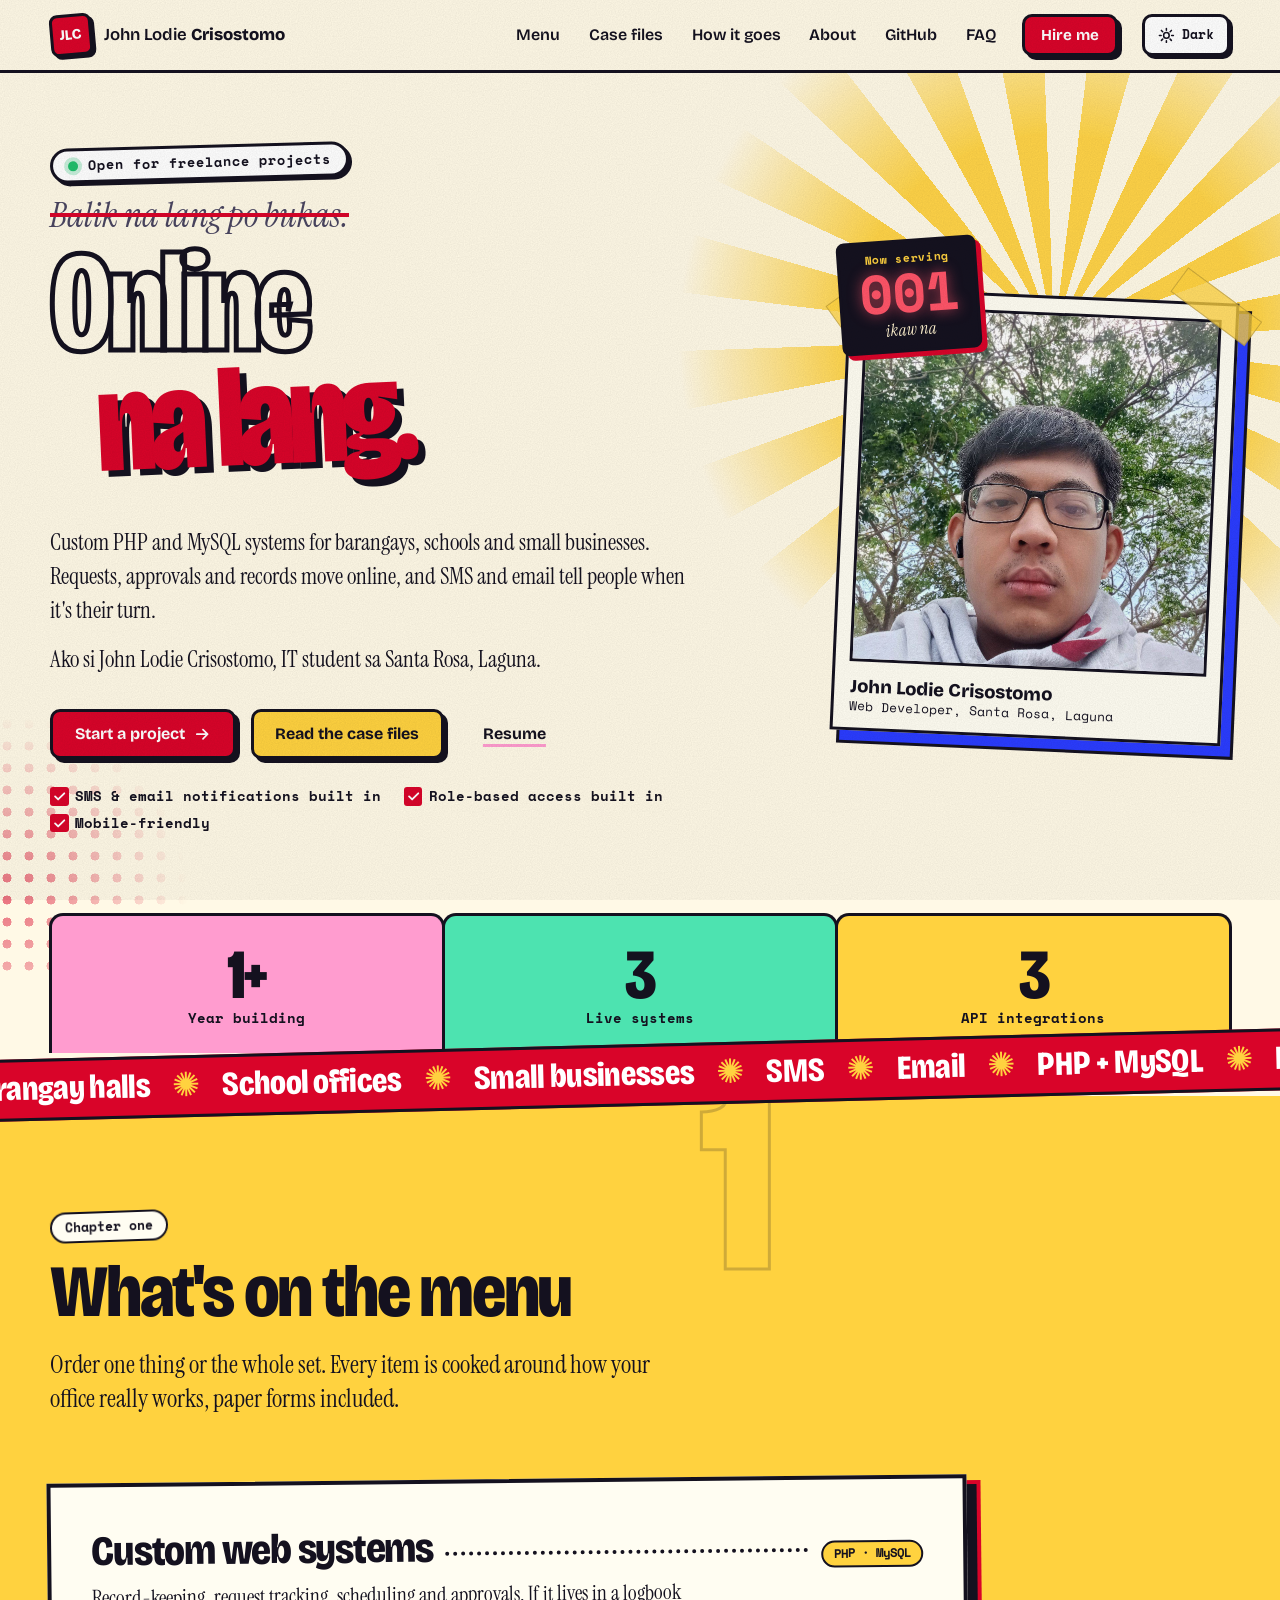
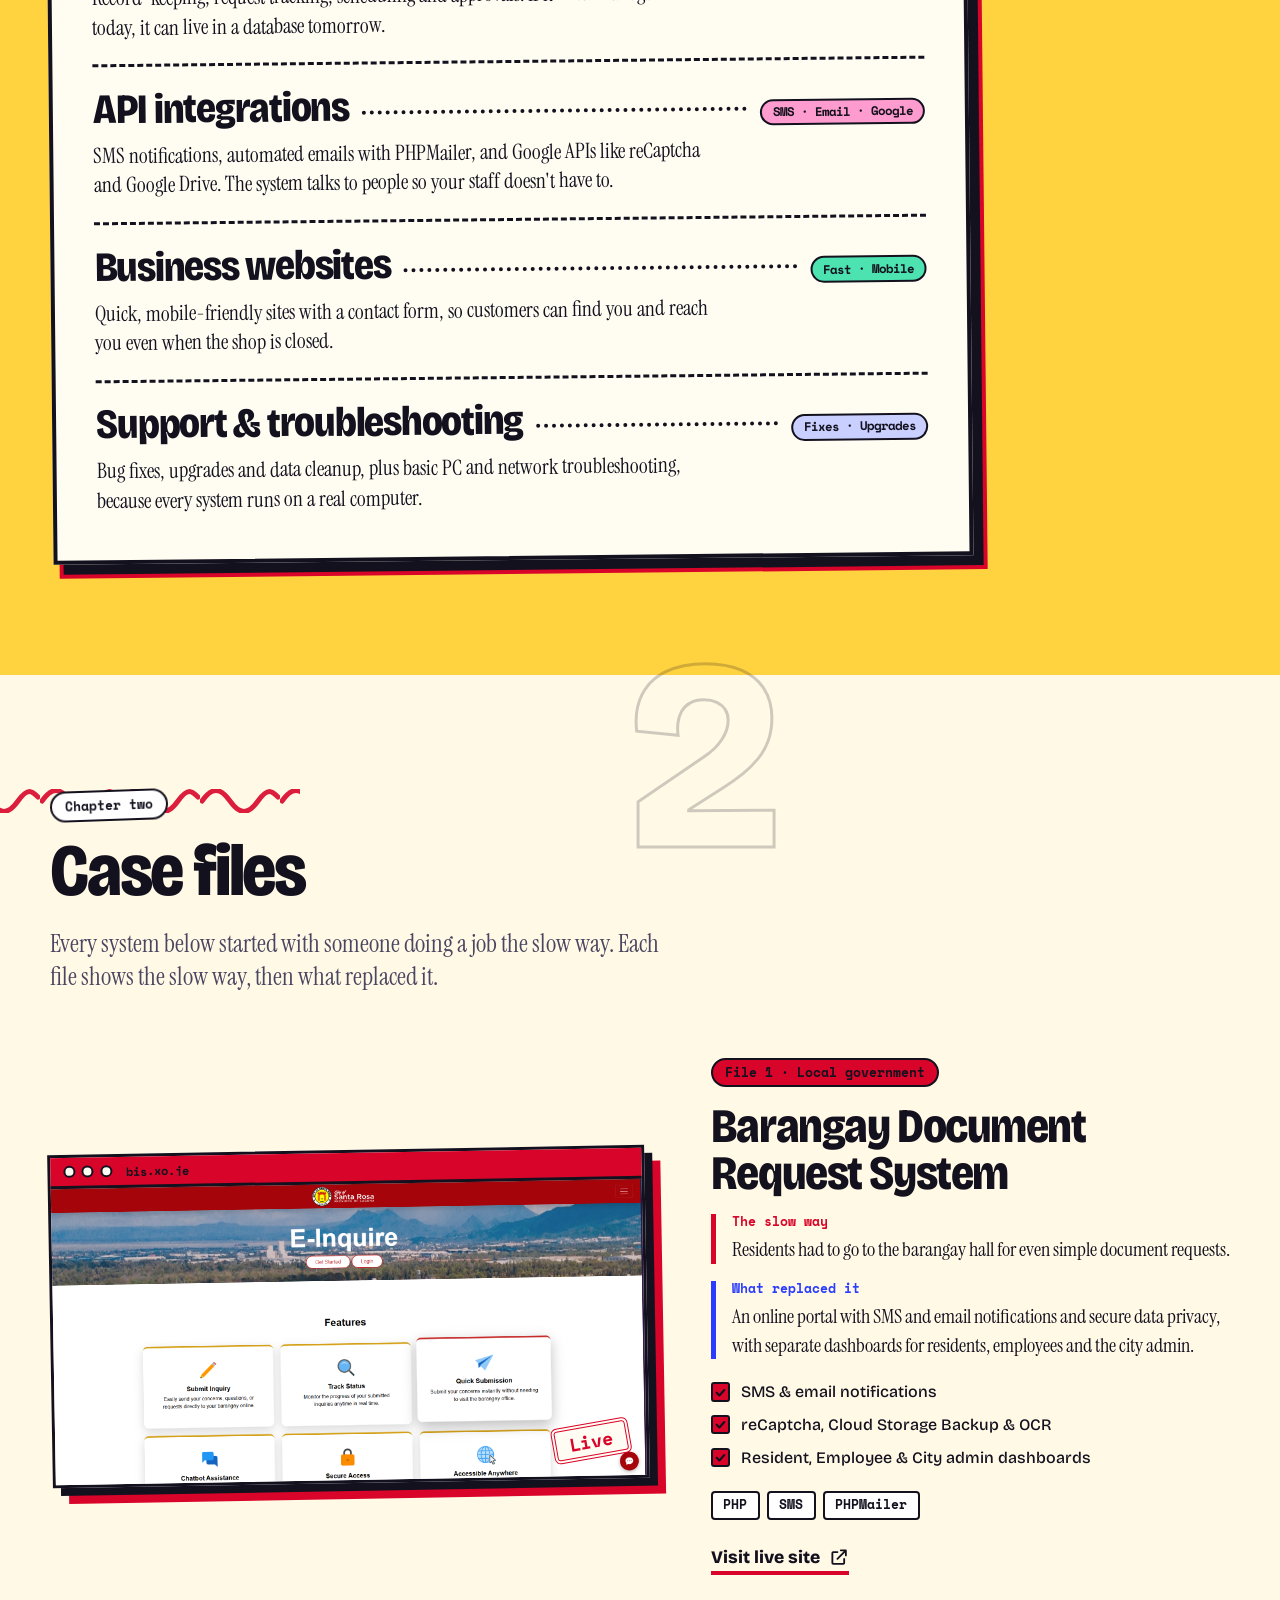
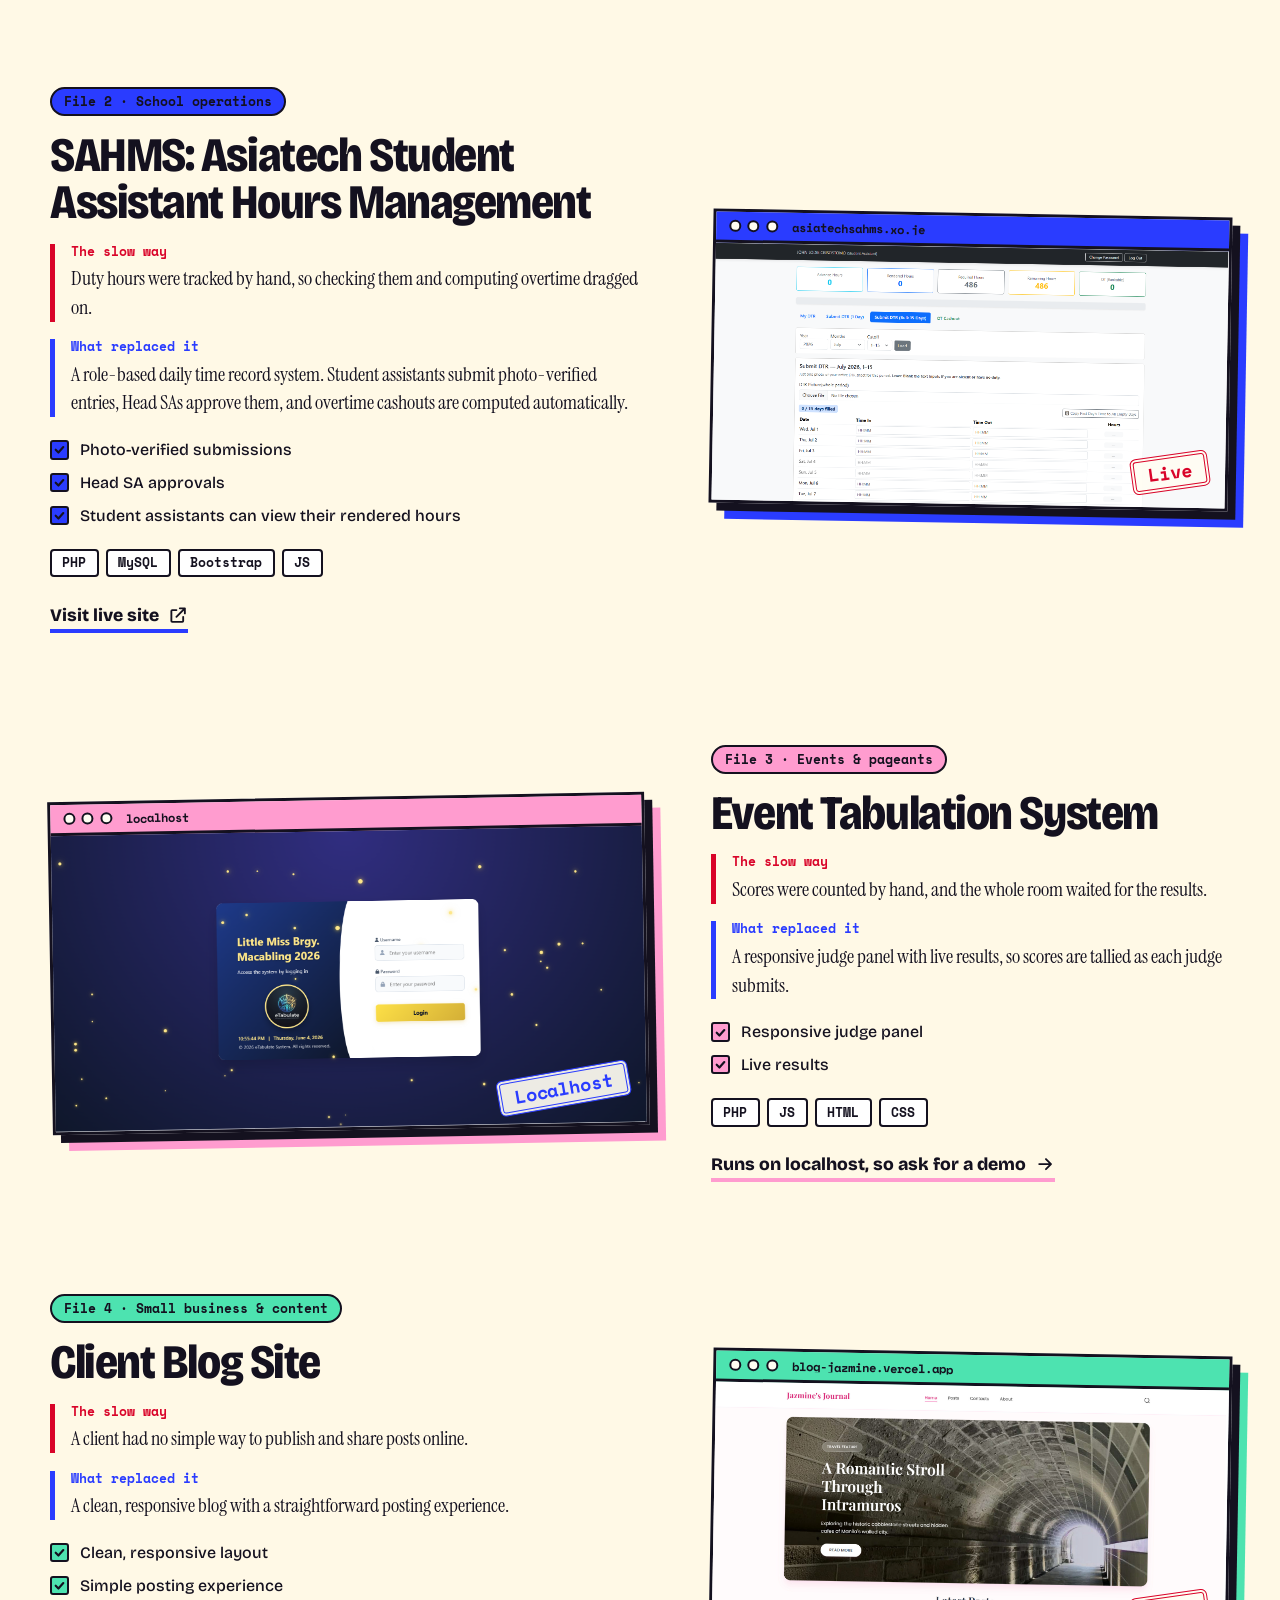
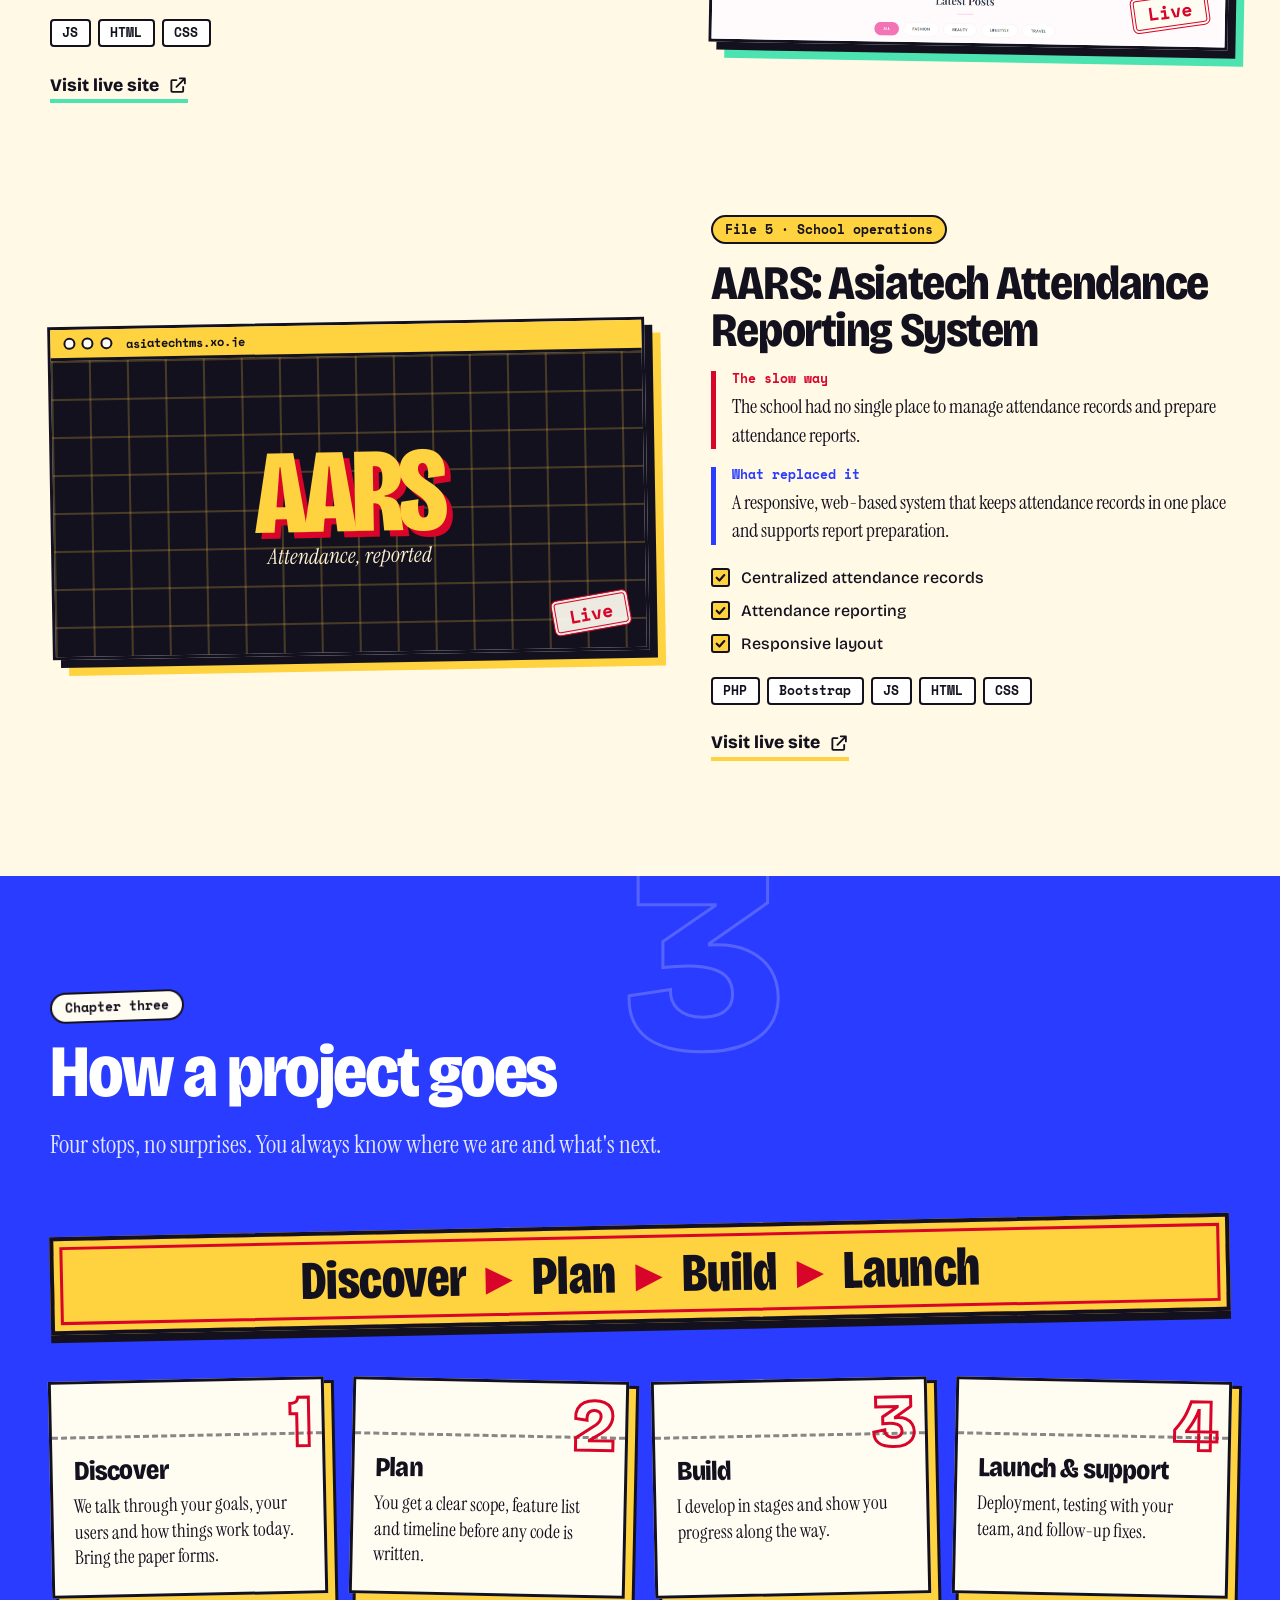
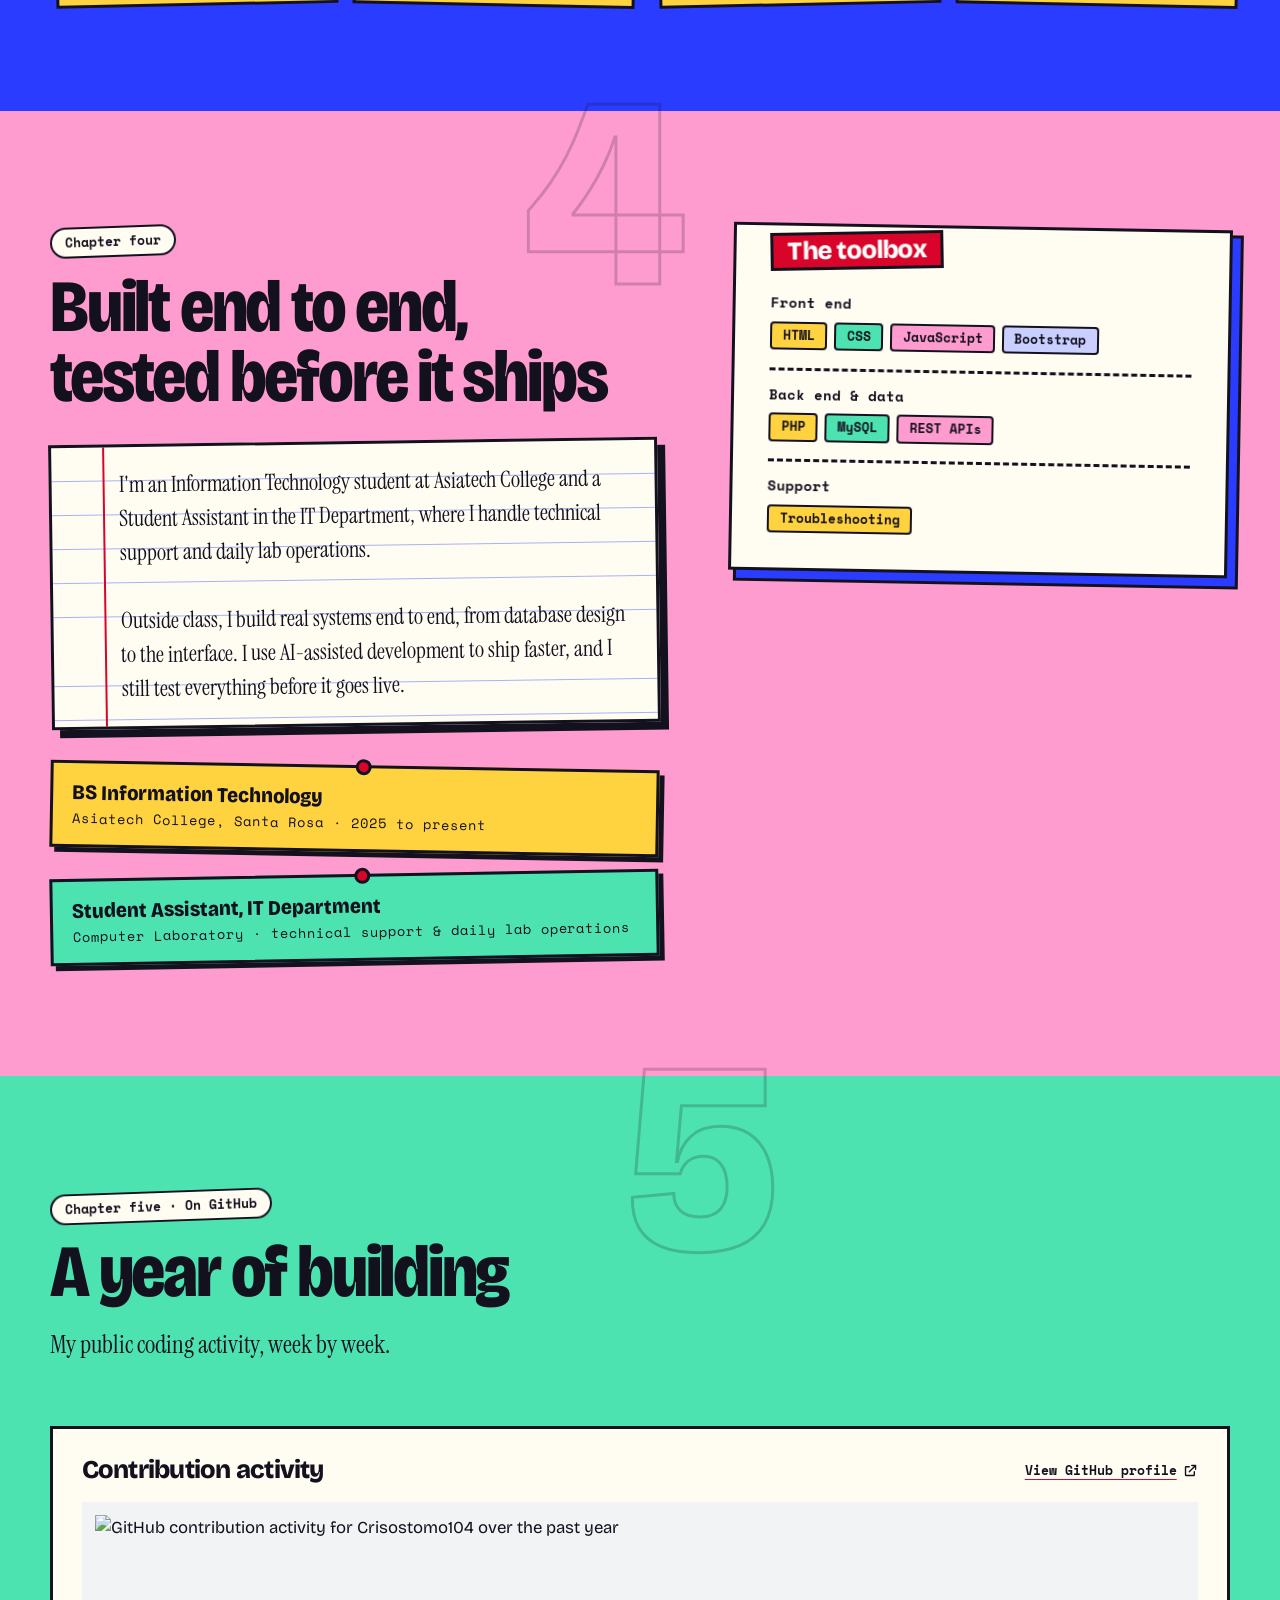
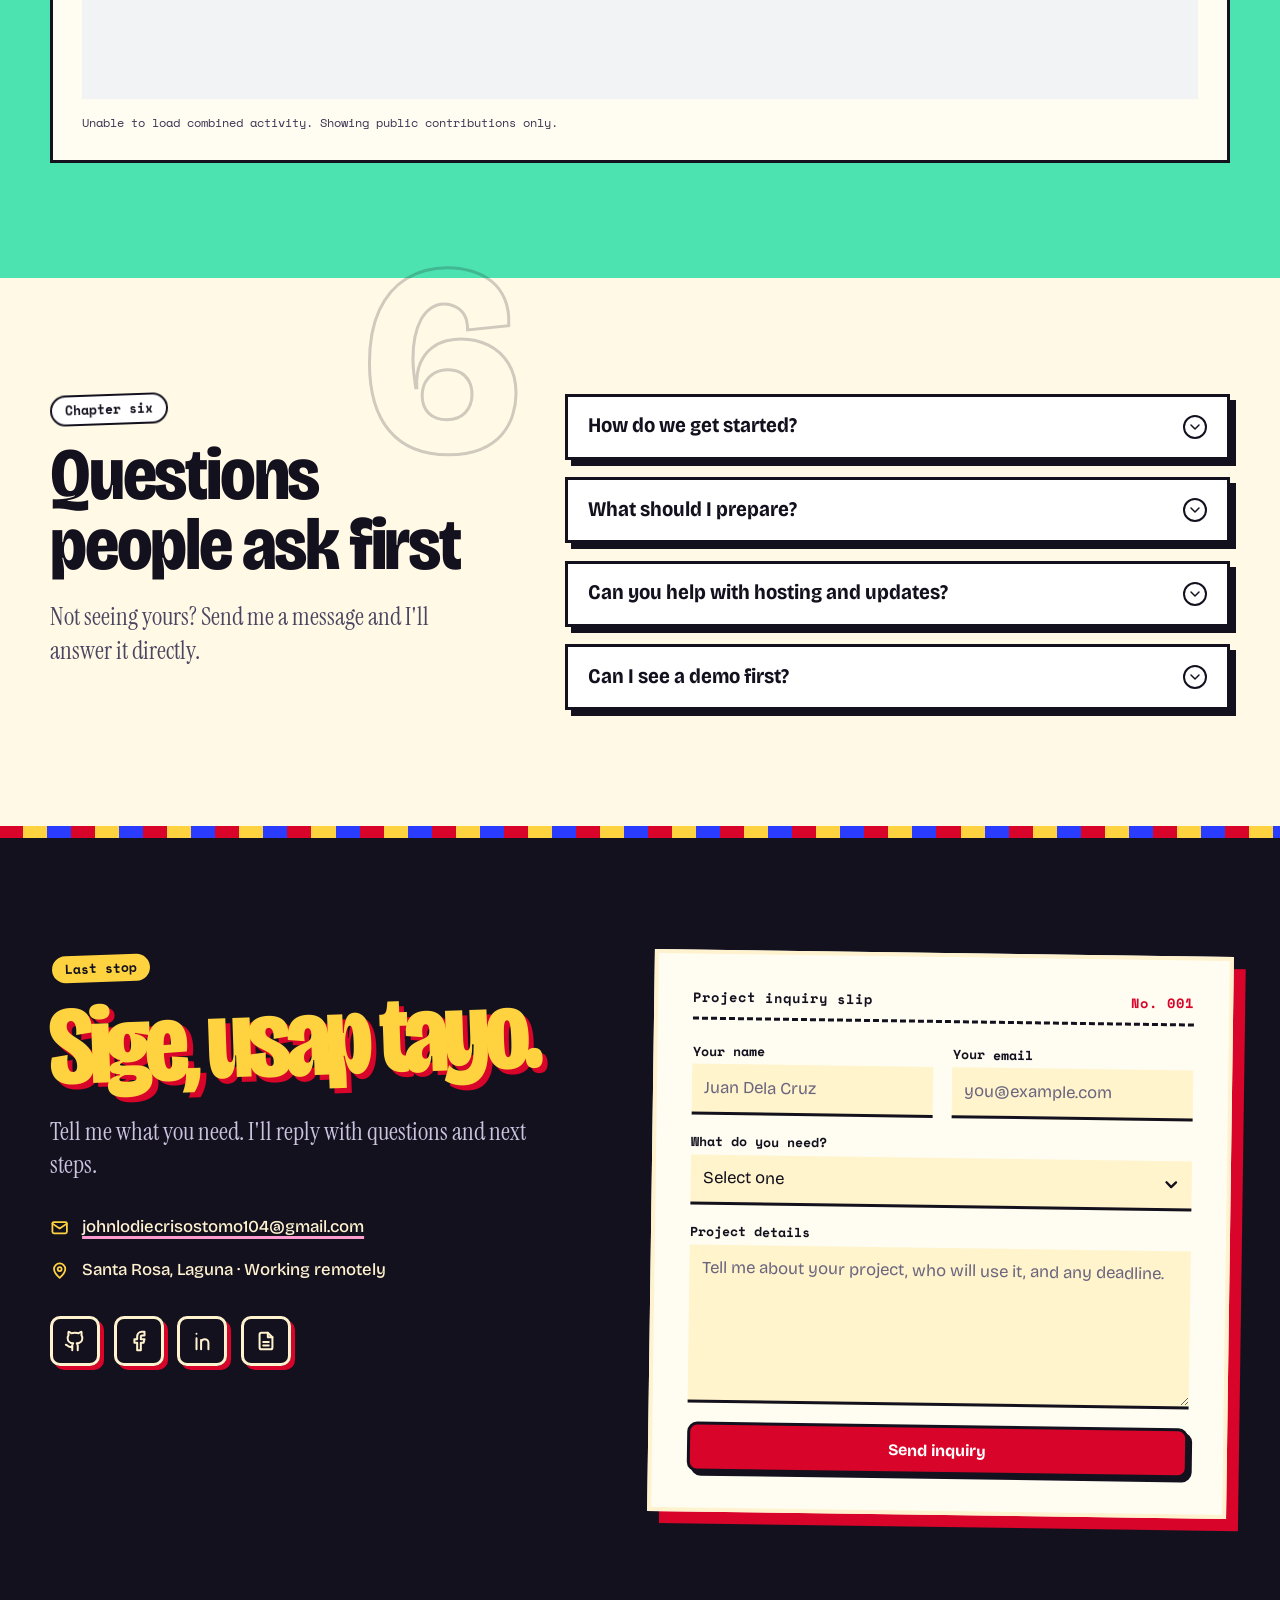
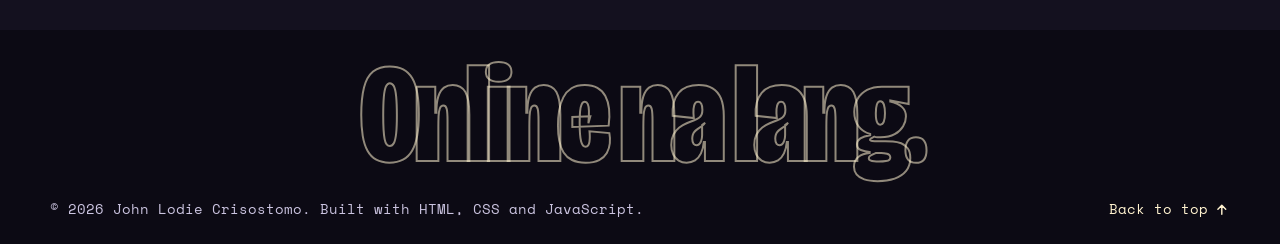
==== commit 20033014: "Include private contribution counts securely Co-authored-by: Copilot <223556219+Copilot@users.norepl" ====
--- a/index.html
+++ b/index.html
@@ -362,7 +362,7 @@
                         loading="lazy"
                     >
                 </div>
-                <p class="activity-note">Live chart of public contributions from GitHub.</p>
+                <p class="activity-note" id="activityNote" role="status" aria-live="polite">Showing public contributions only until private contribution counts are enabled.</p>
             </div>
         </div>
     </section>
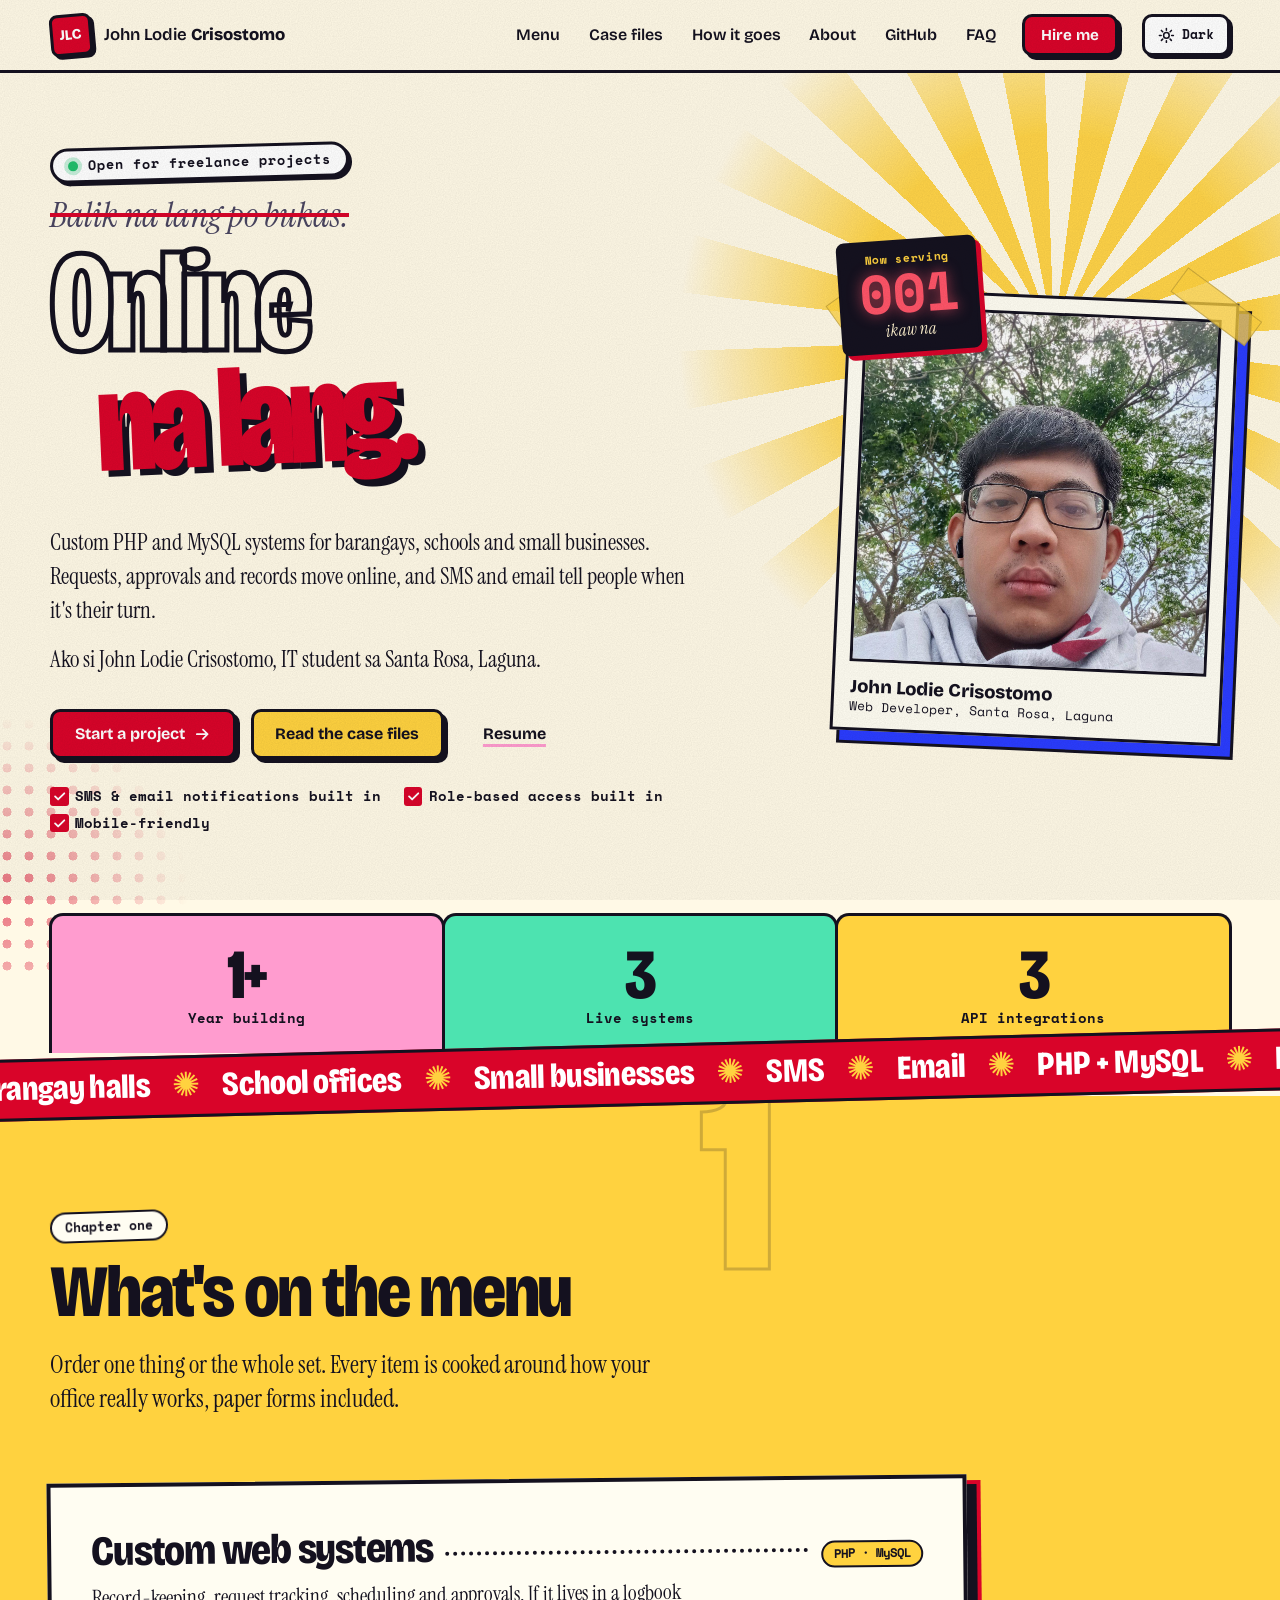
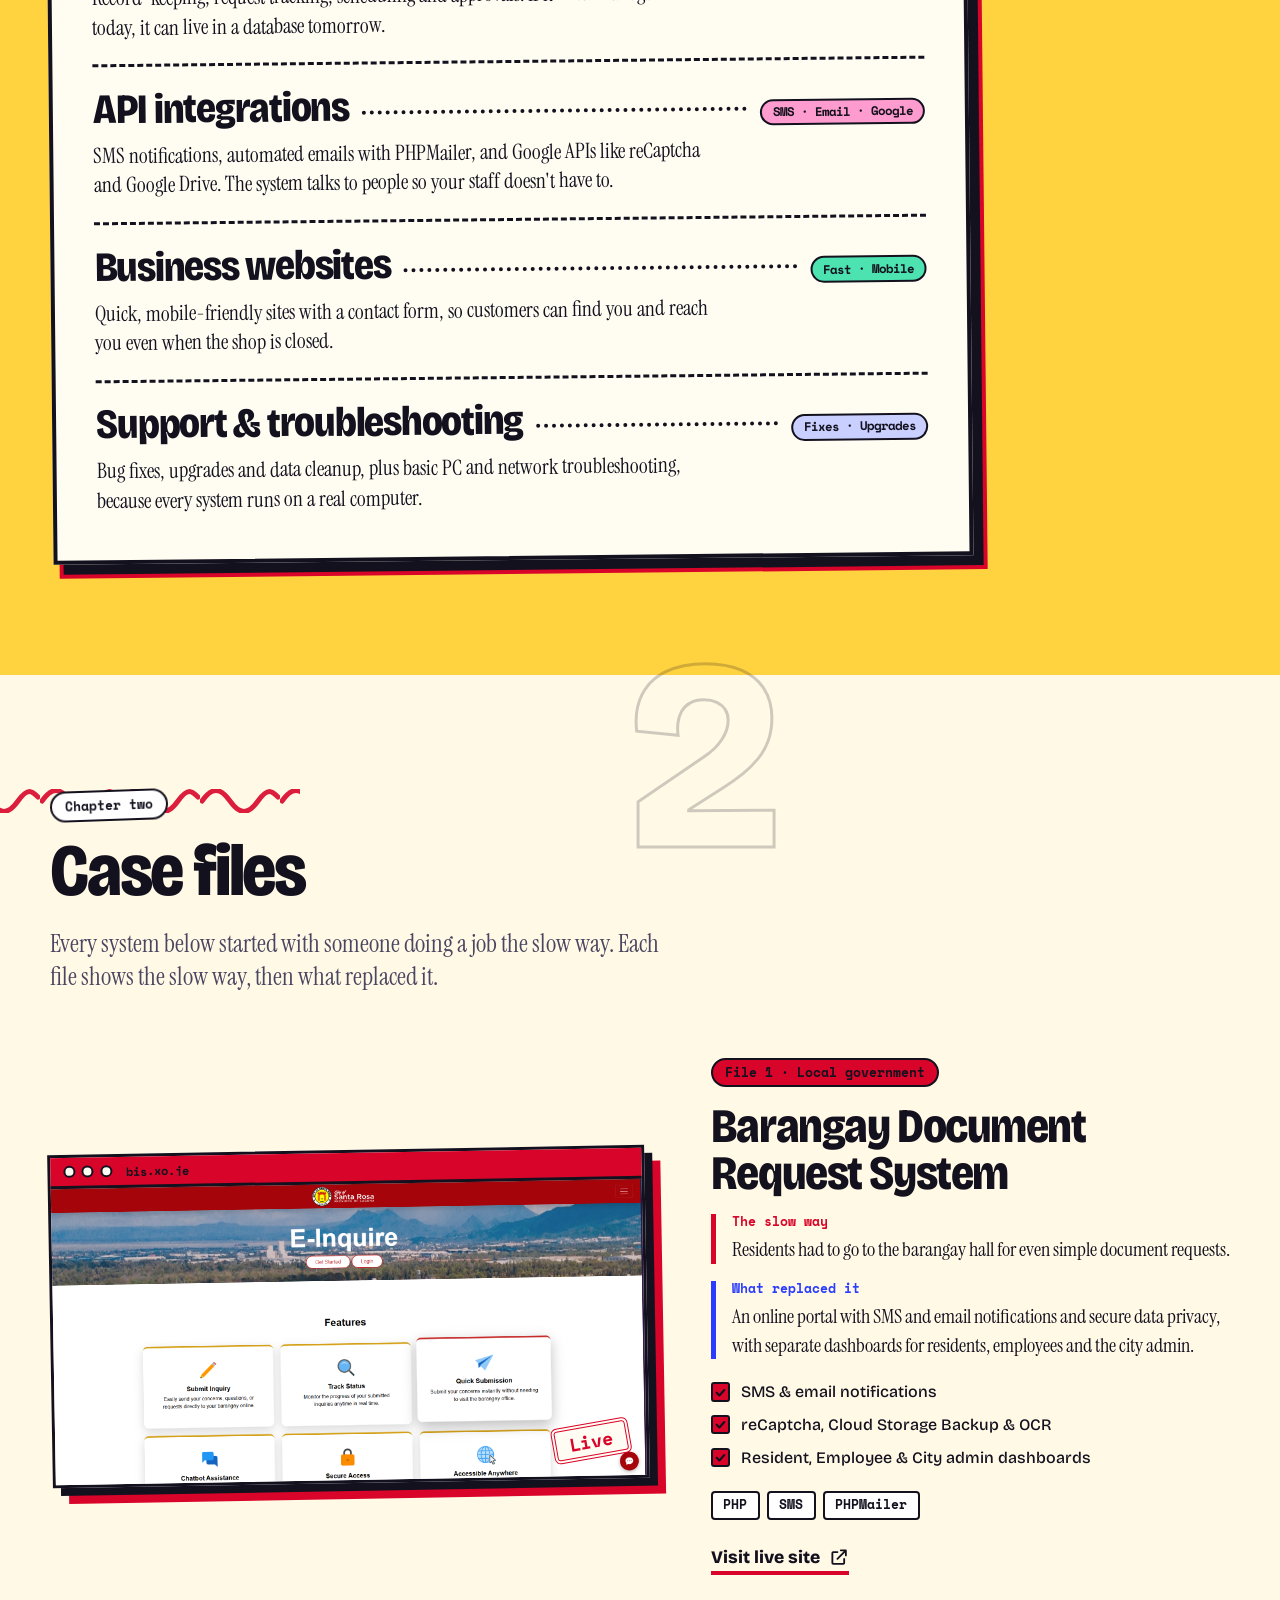
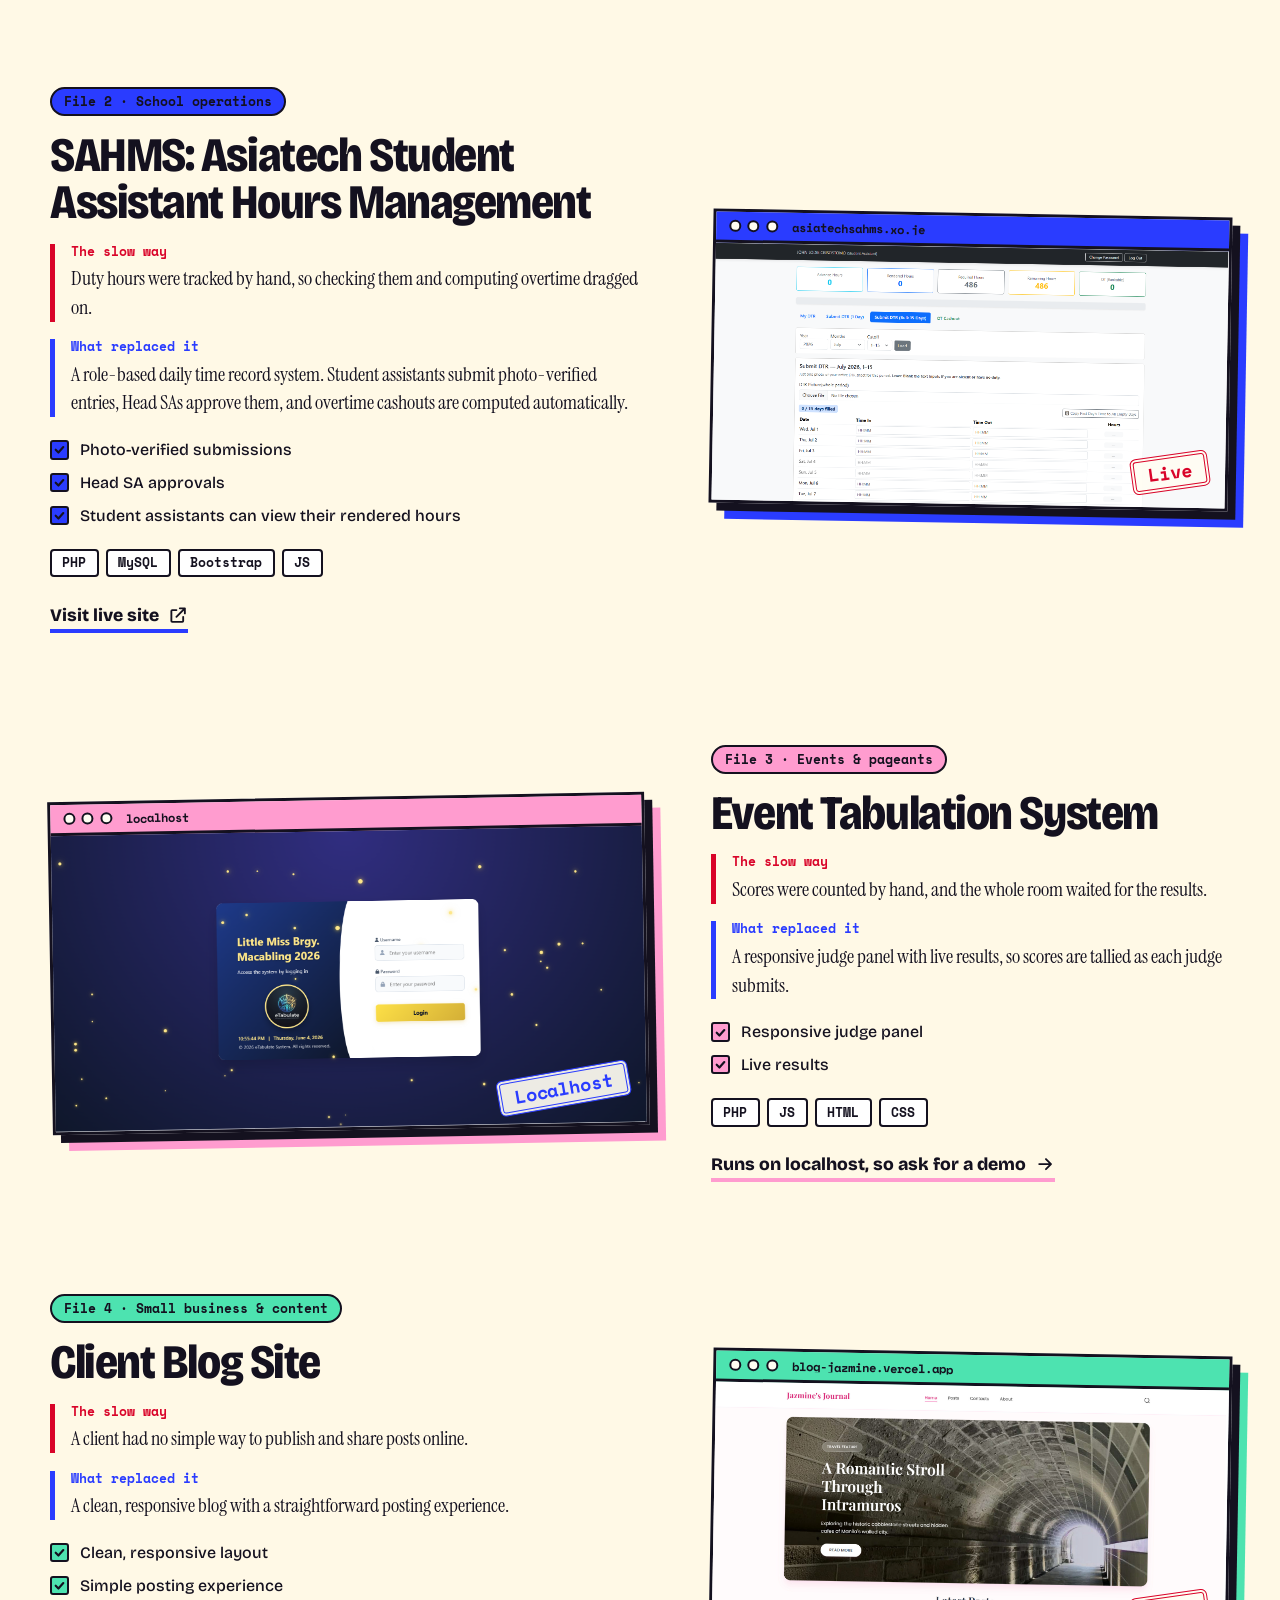
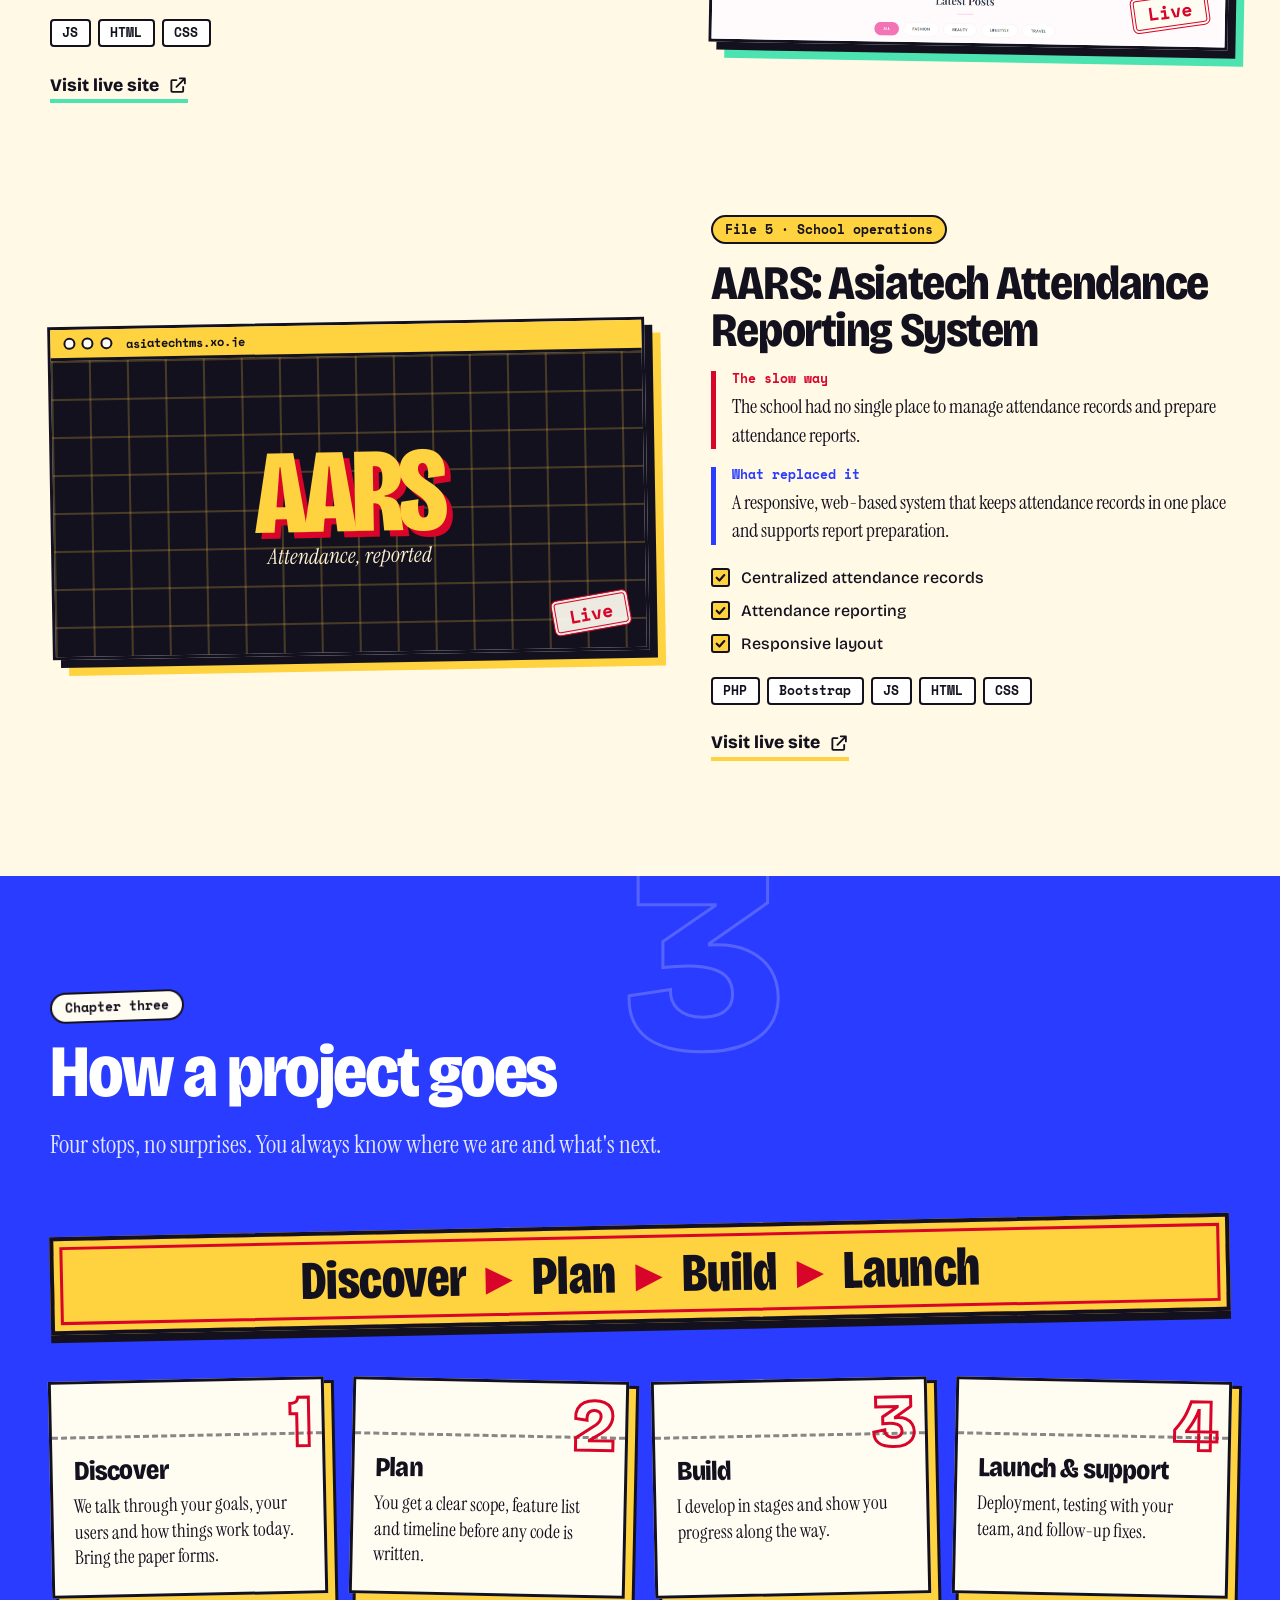
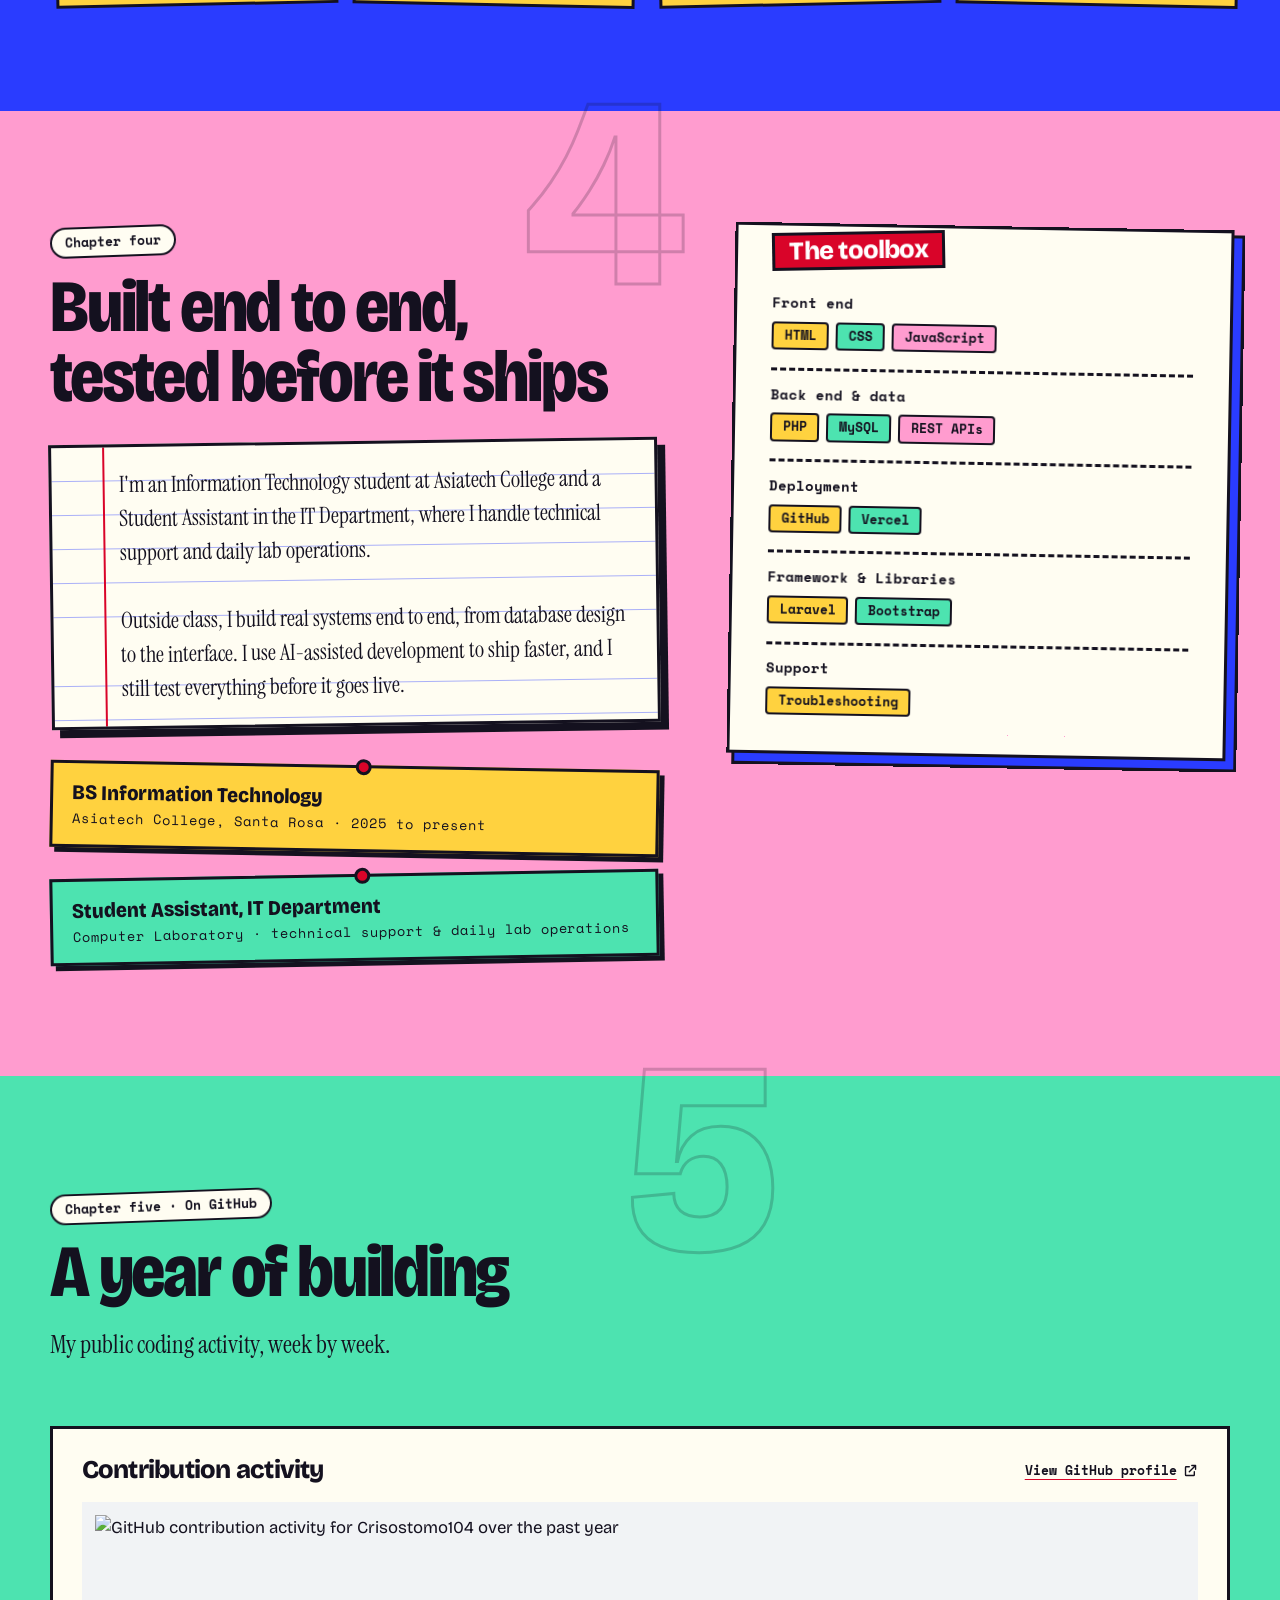
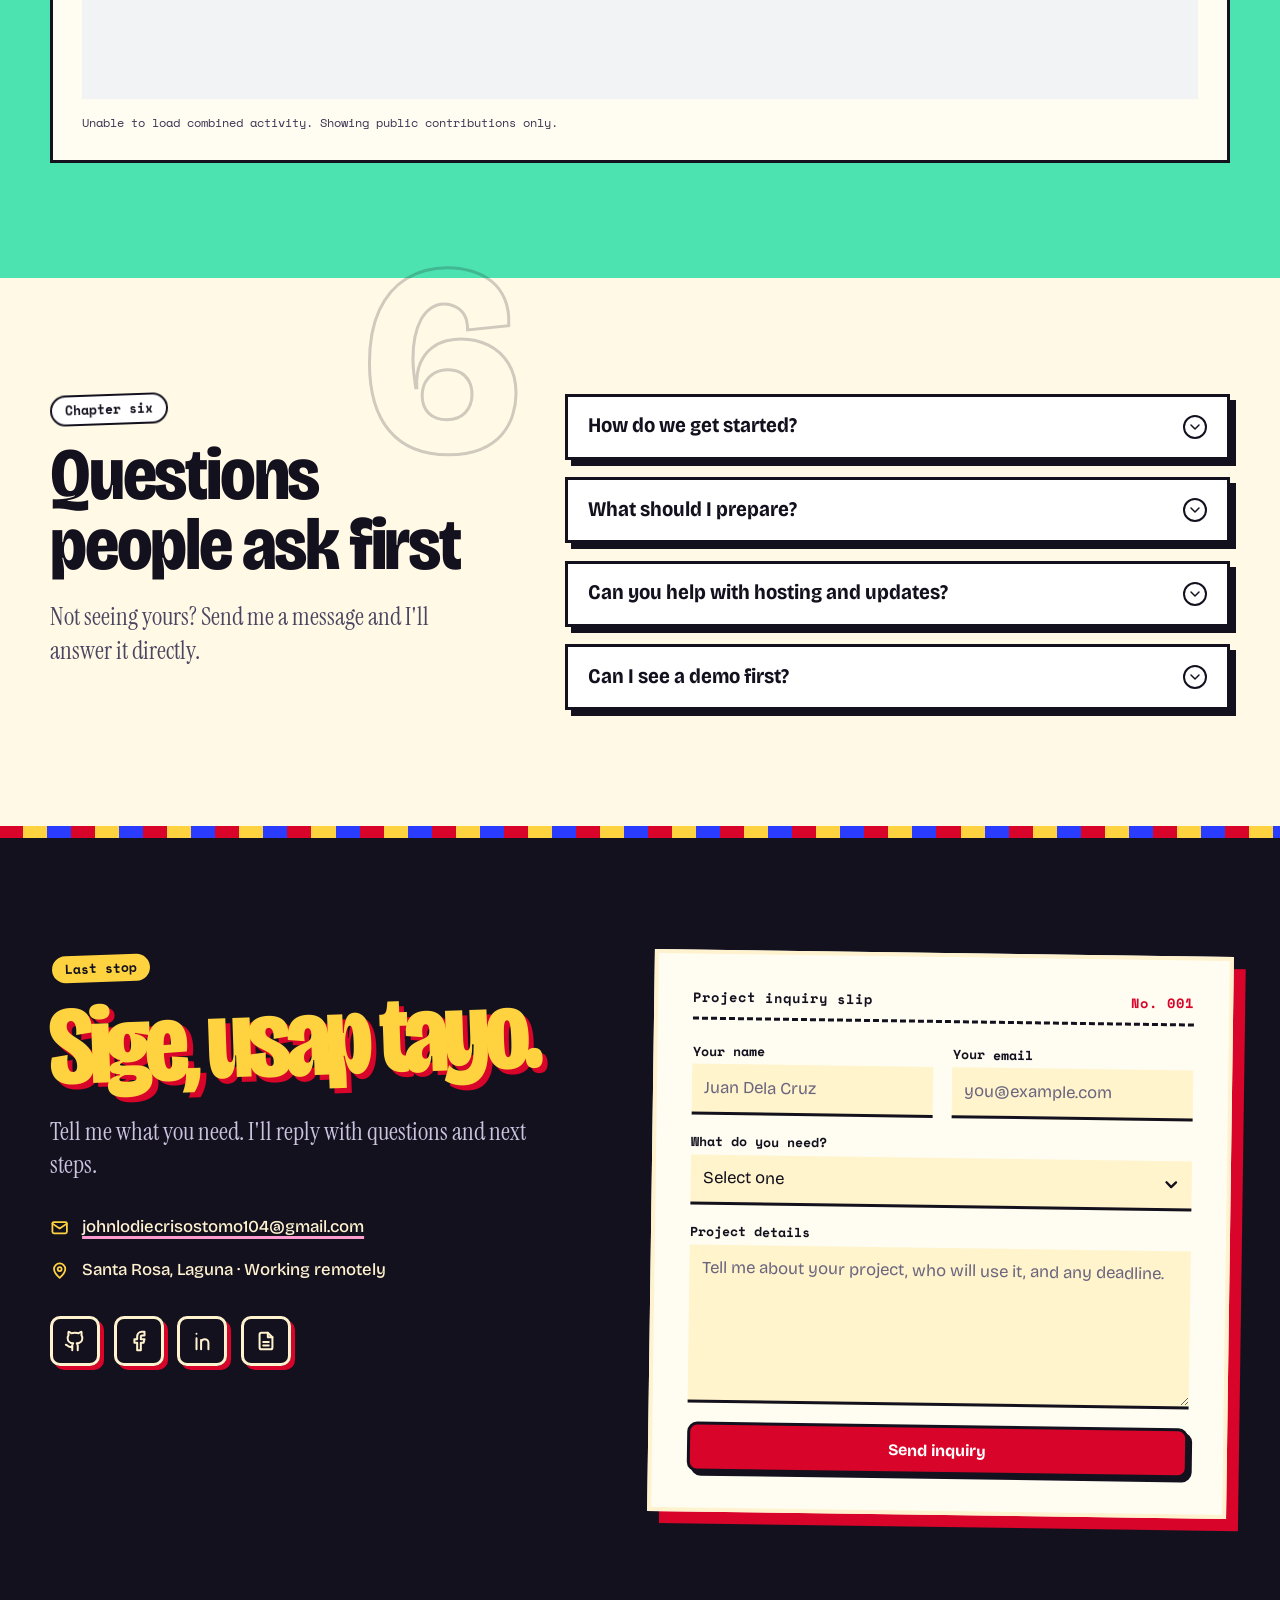
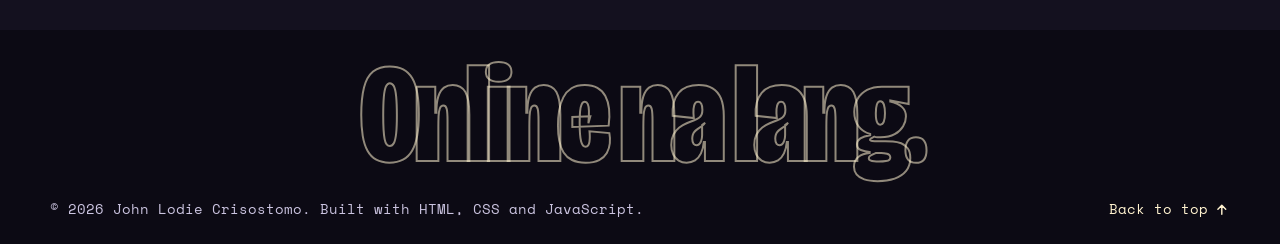
==== commit c94b4fda: "Update skills and deployment stack Co-authored-by: Copilot <223556219+Copilot@users.noreply.github.c" ====
--- a/index.html
+++ b/index.html
@@ -329,8 +329,10 @@
             </div>
             <div class="skills-card reveal">
                 <h3>The toolbox</h3>
-                <div class="skill-group"><h4>Front end</h4><ul class="tags"><li>HTML</li><li>CSS</li><li>JavaScript</li><li>Bootstrap</li></ul></div>
+                <div class="skill-group"><h4>Front end</h4><ul class="tags"><li>HTML</li><li>CSS</li><li>JavaScript</li></ul></div>
                 <div class="skill-group"><h4>Back end &amp; data</h4><ul class="tags"><li>PHP</li><li>MySQL</li><li>REST APIs</li></ul></div>
+                <div class="skill-group"><h4>Deployment</h4><ul class="tags"><li>GitHub</li><li>Vercel</li></ul></div>
+                <div class="skill-group"><h4>Framework &amp; Libraries</h4><ul class="tags"><li>Laravel</li><li>Bootstrap</li></ul></div>
                 <div class="skill-group"><h4>Support</h4><ul class="tags"><li>Troubleshooting</li></ul></div>
             </div>
         </div>
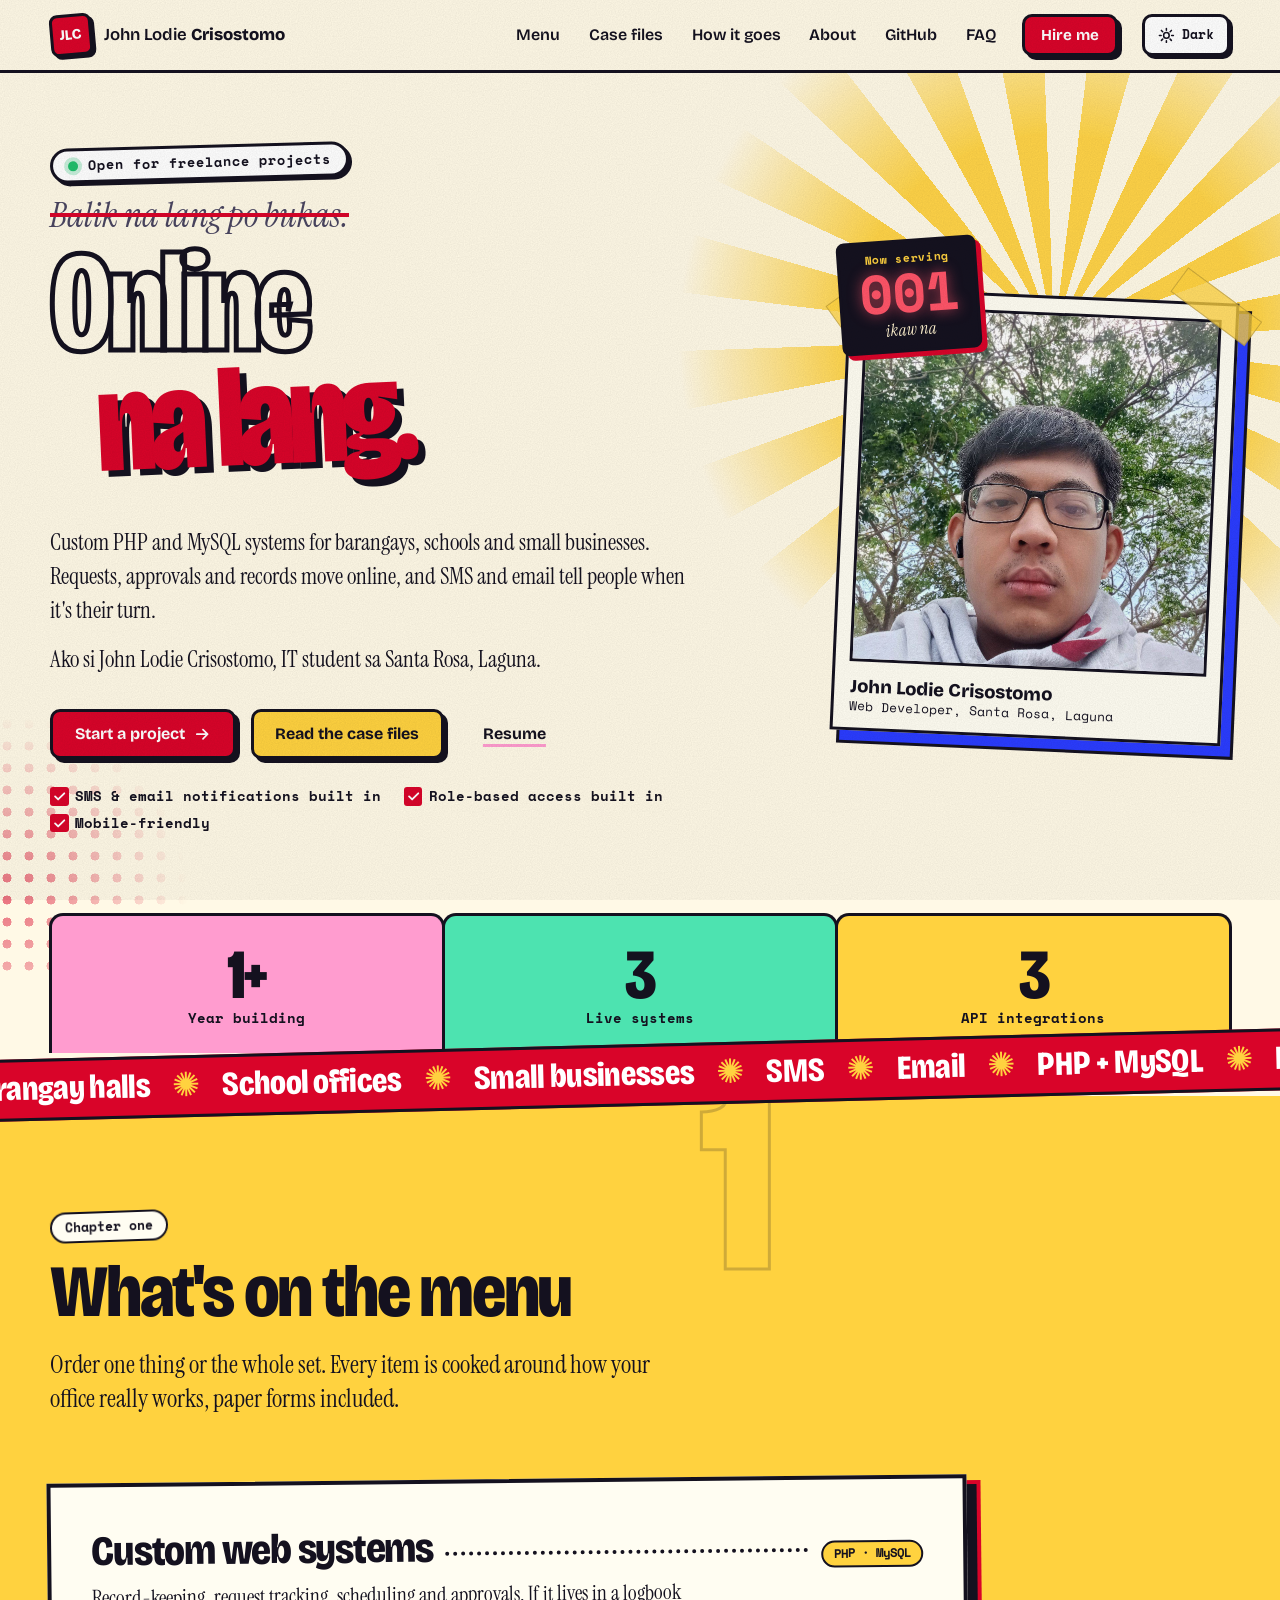
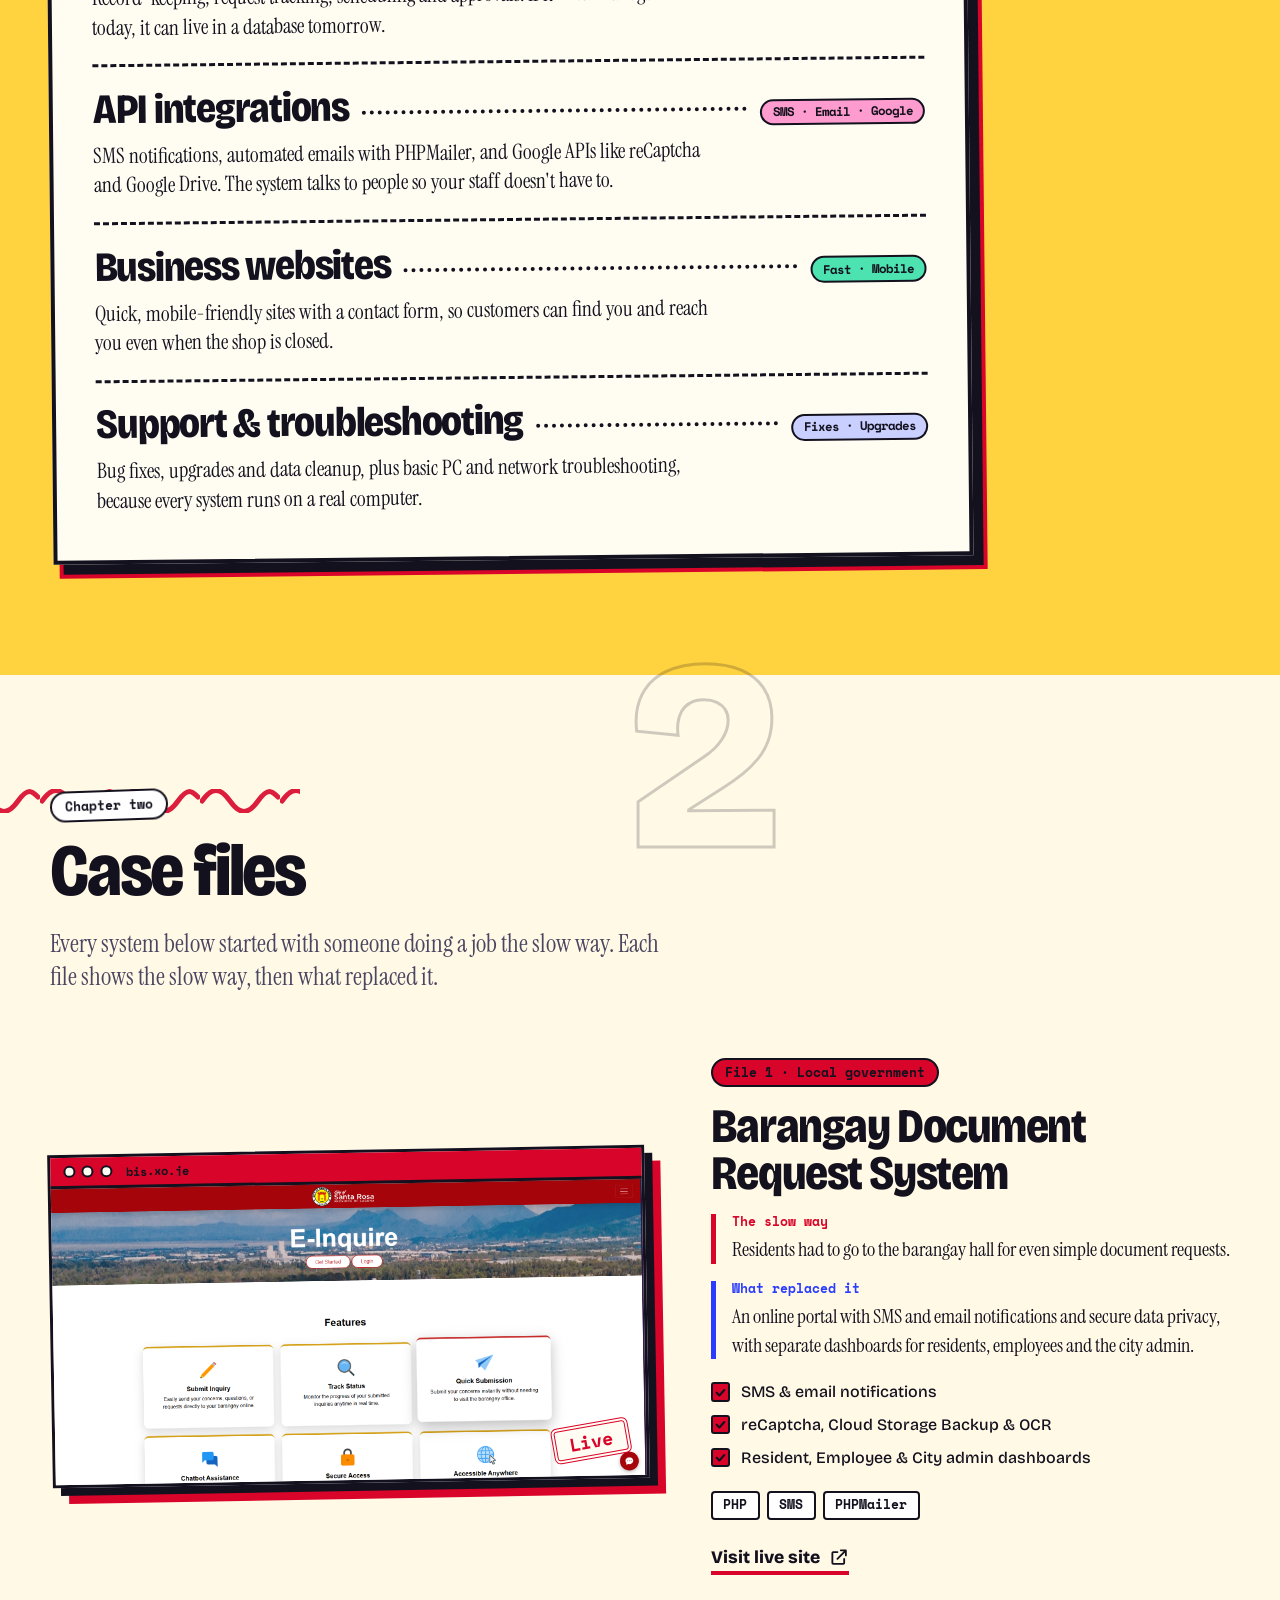
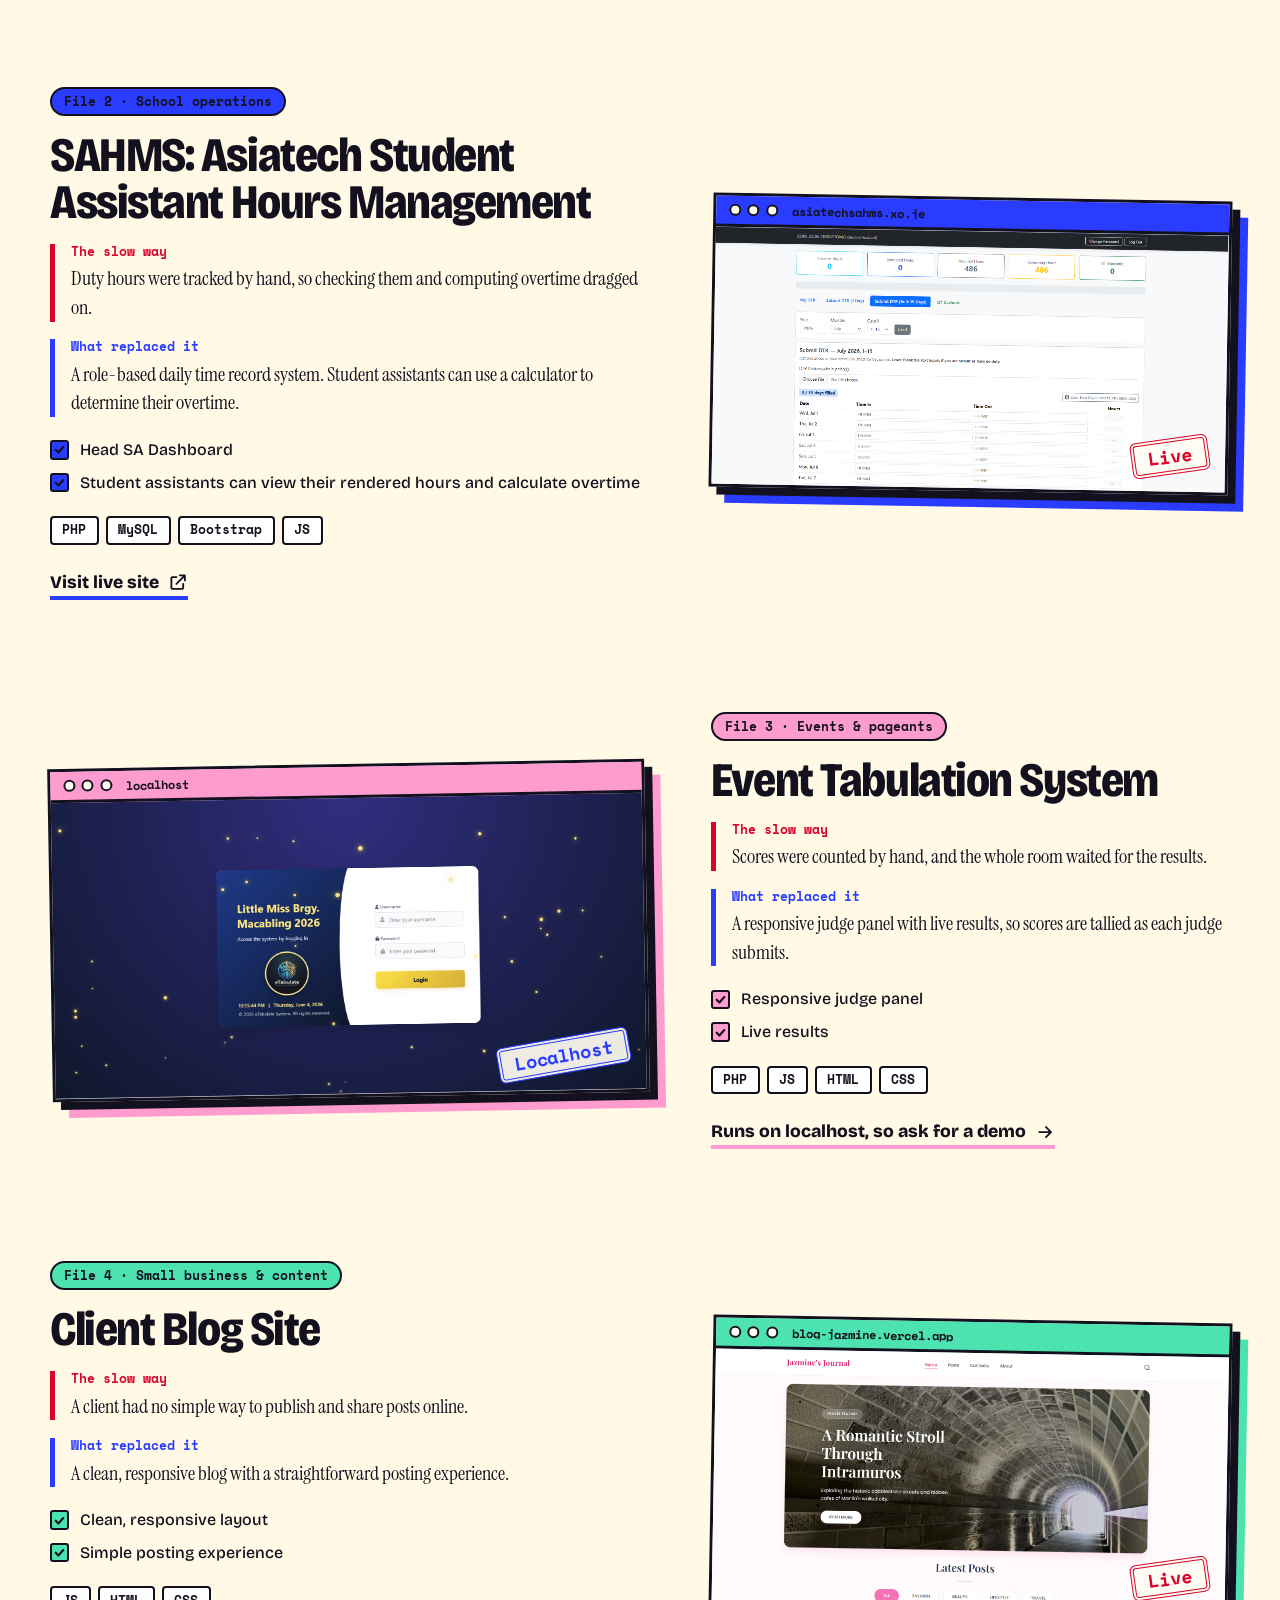
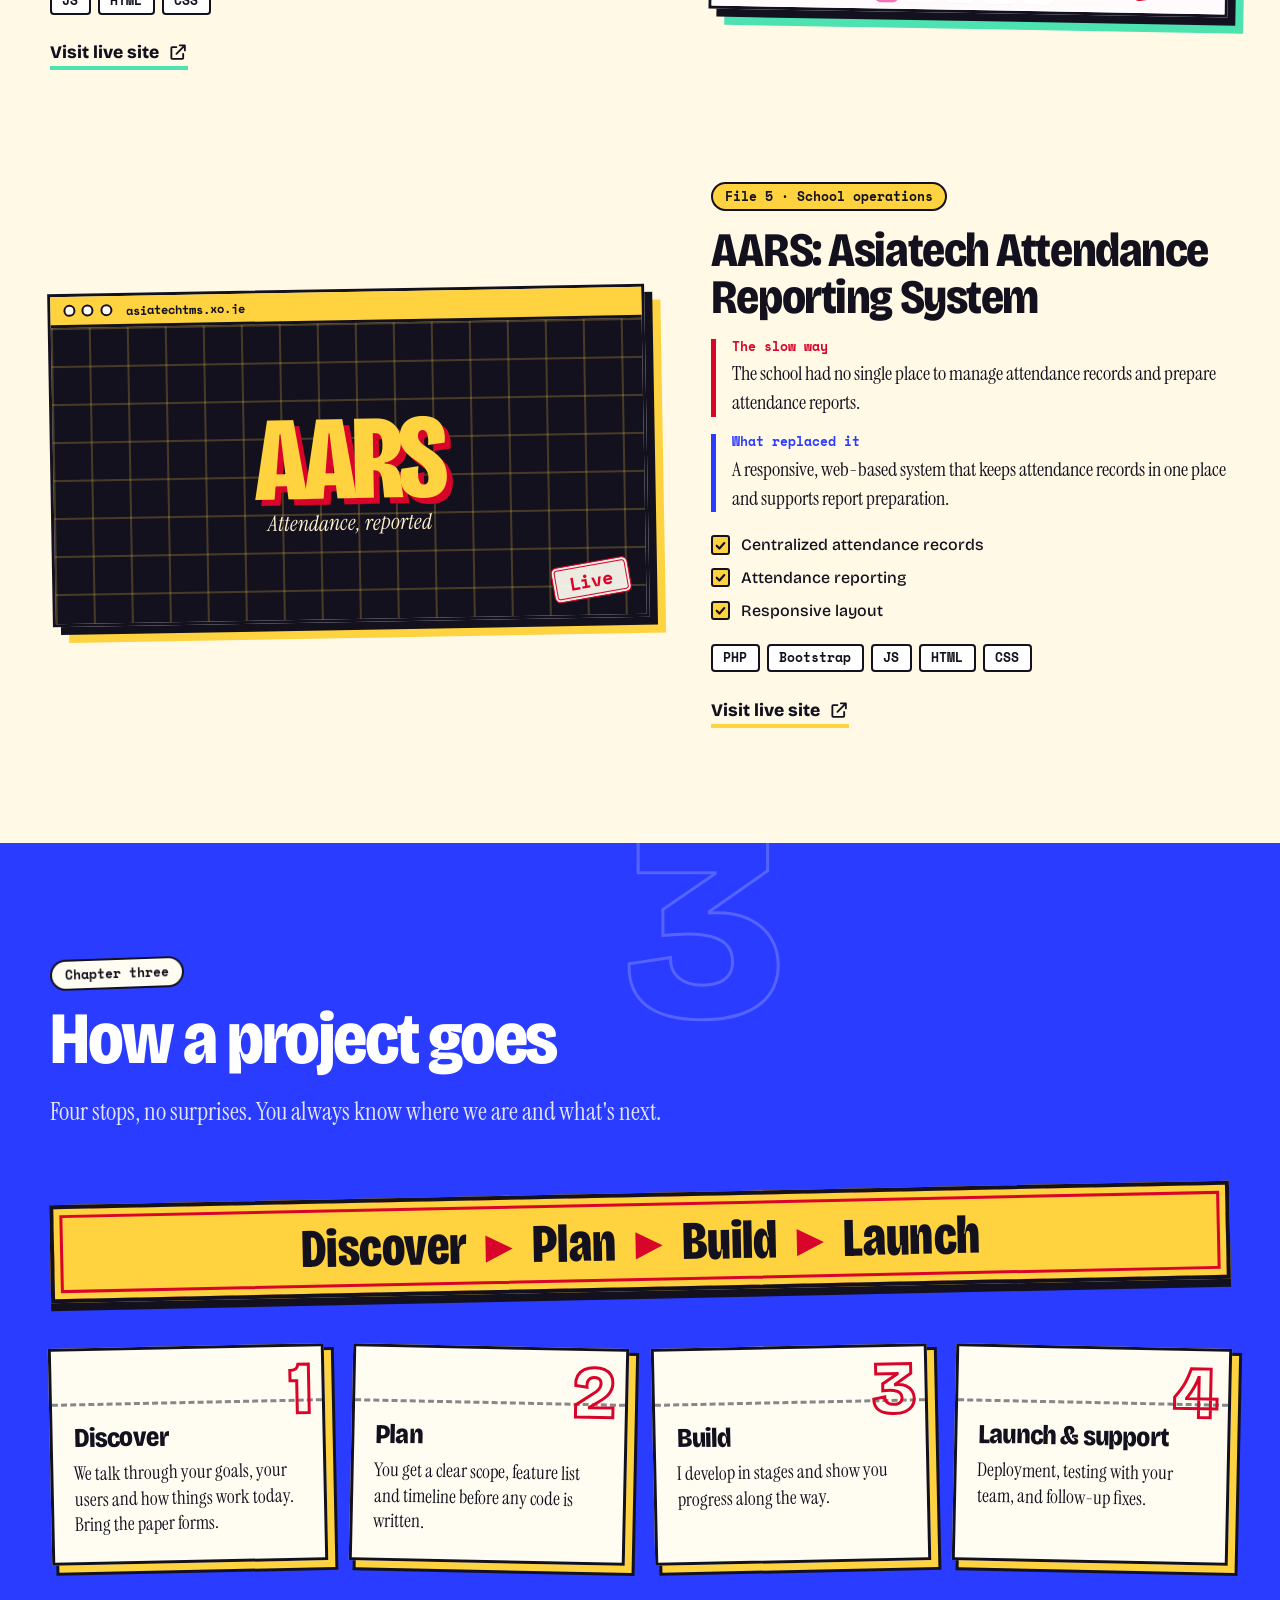
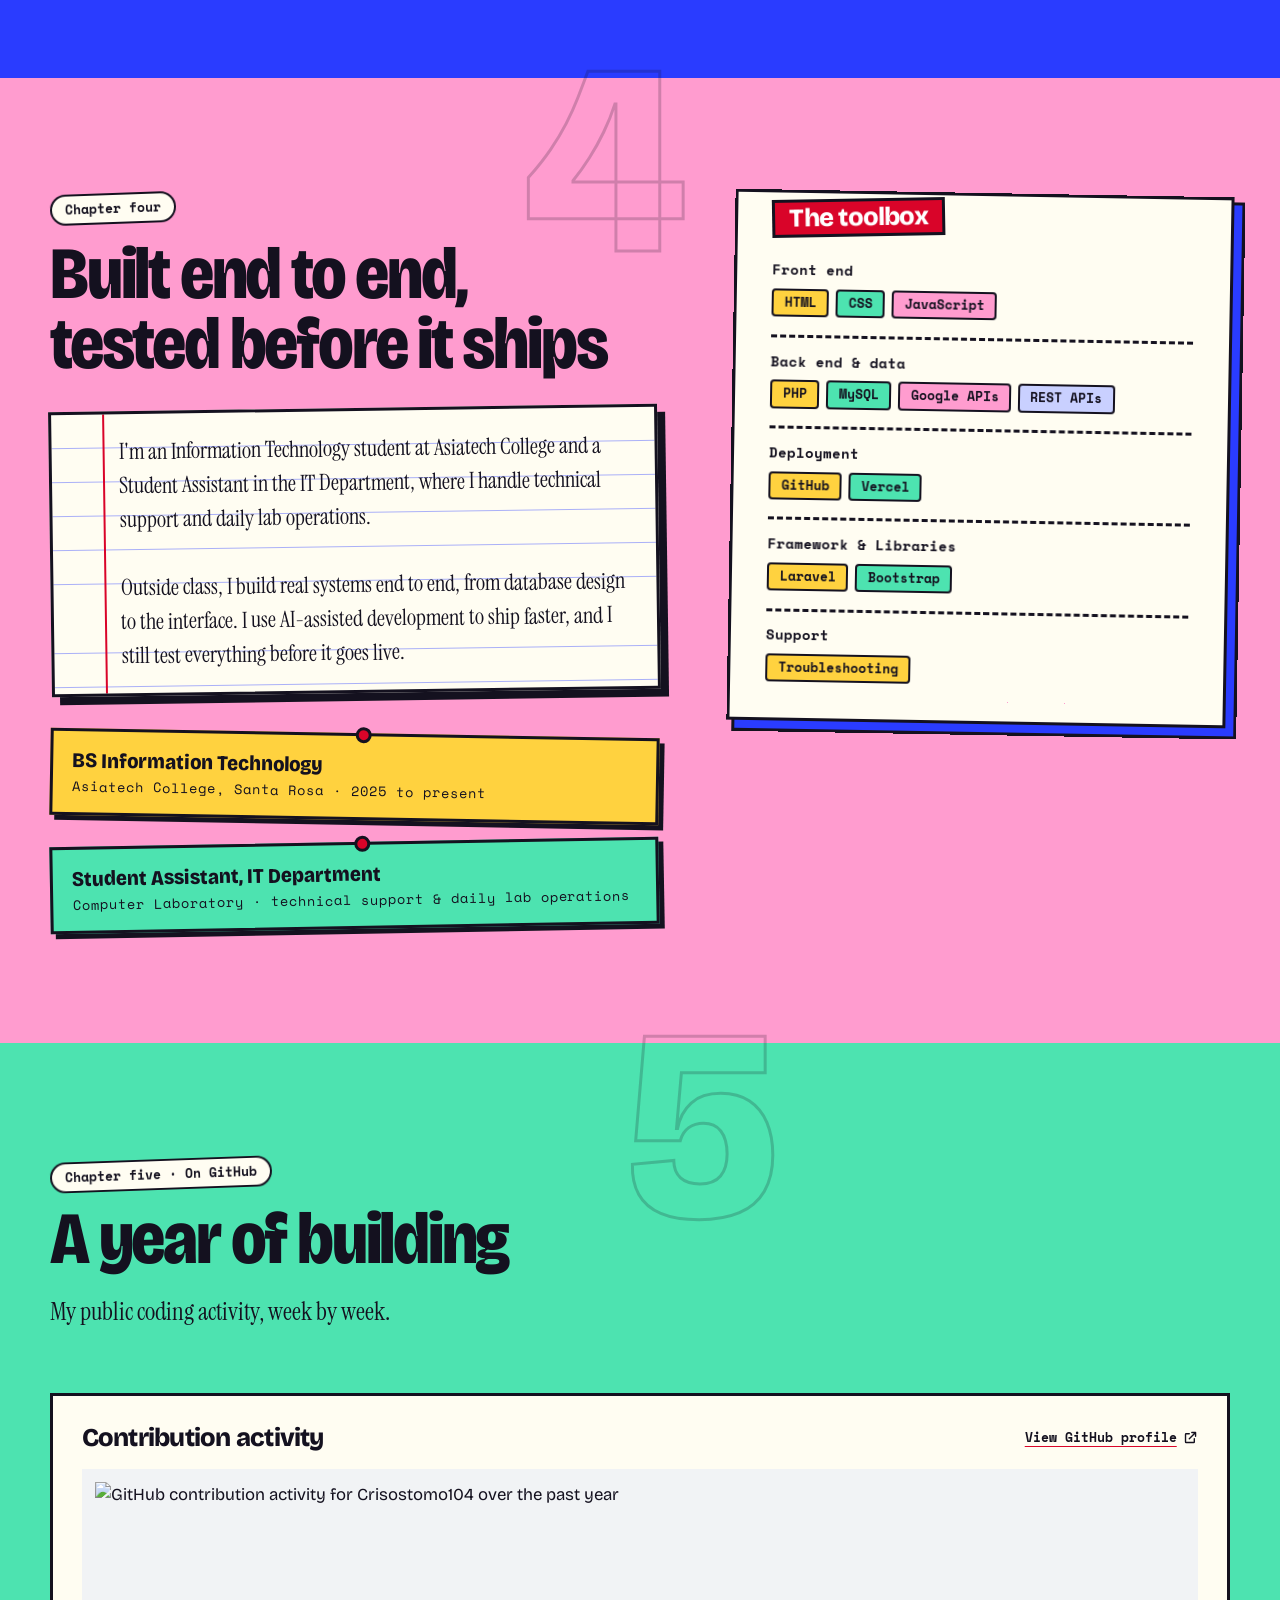
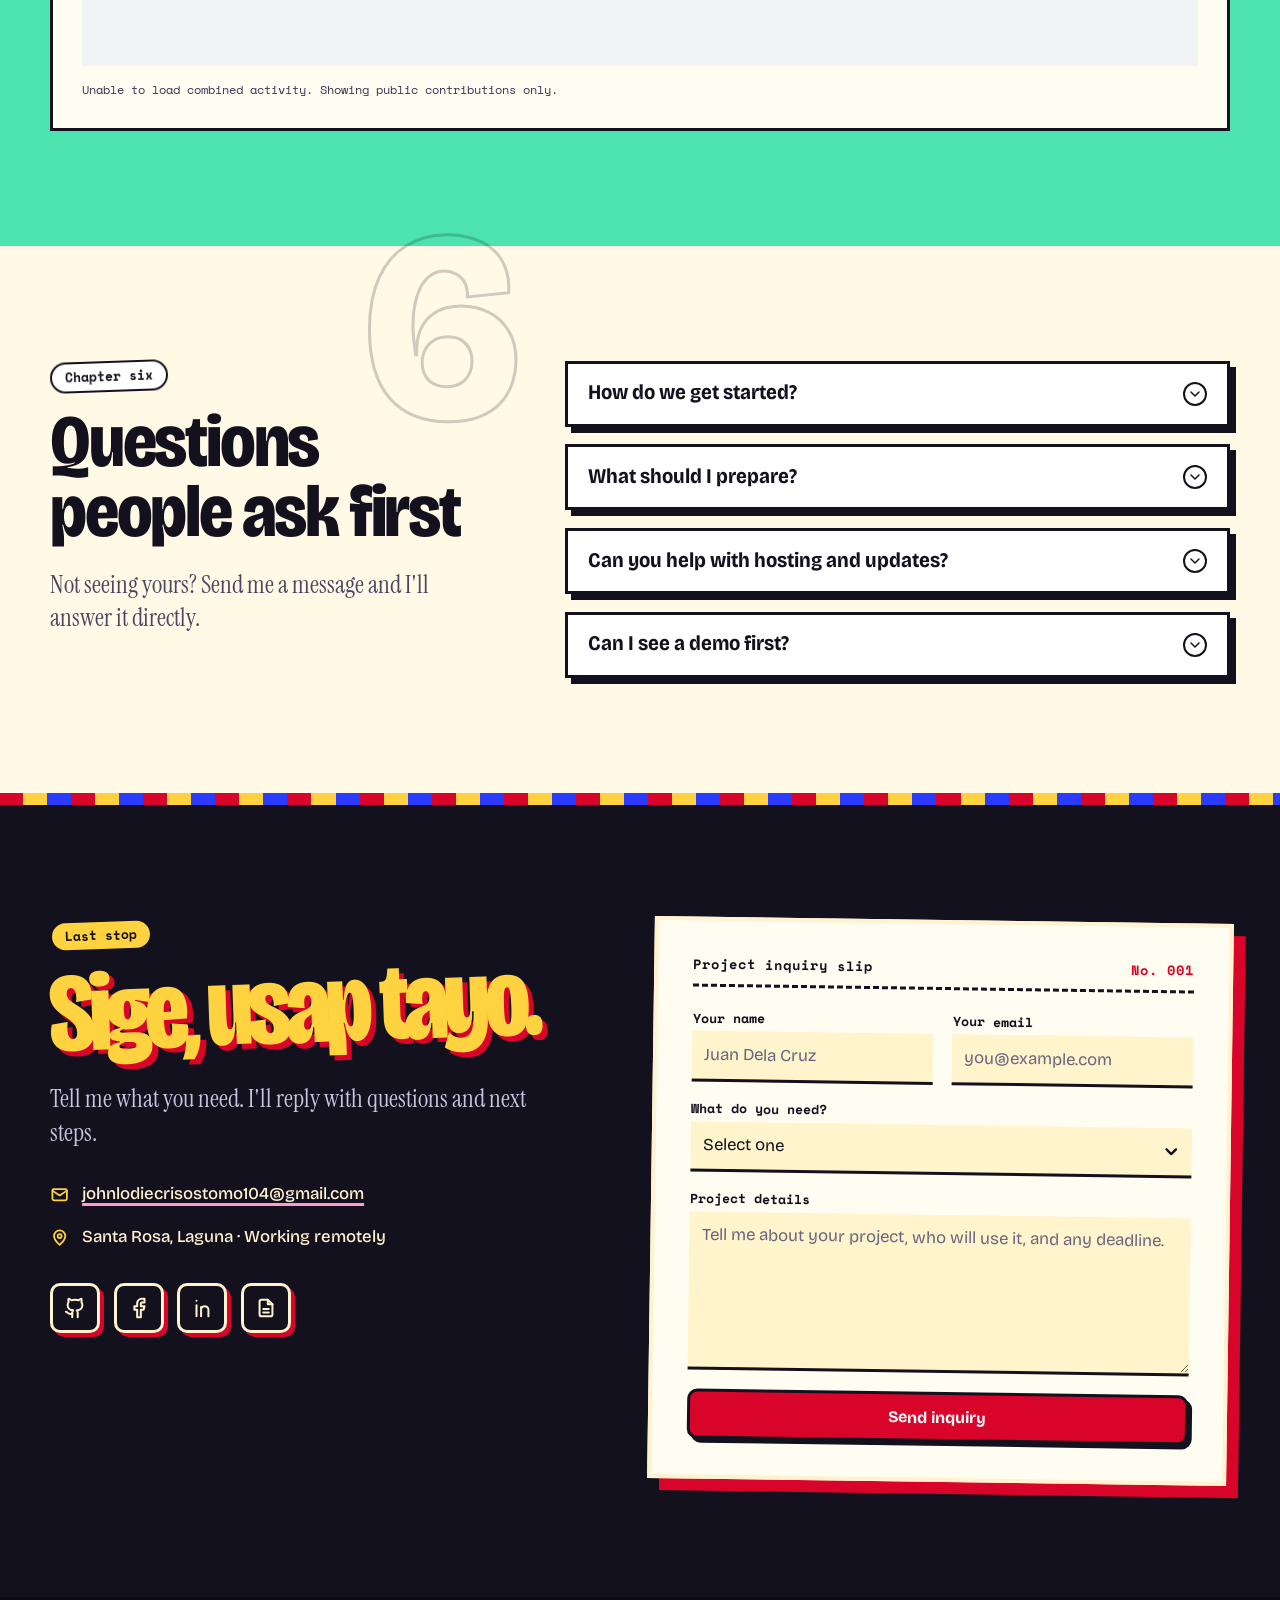
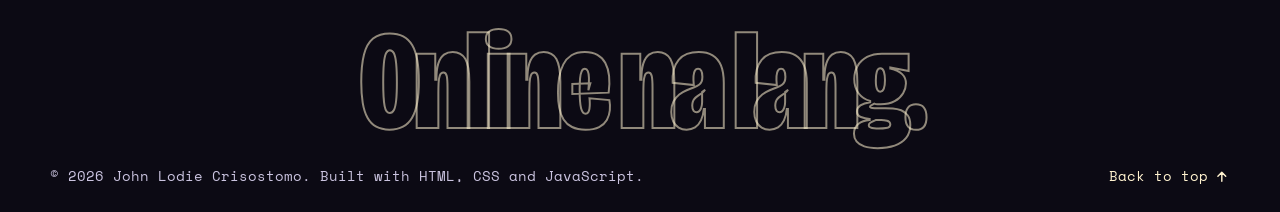
==== commit 28f2ceaf: "Revise project and skills descriptions Co-authored-by: Copilot <223556219+Copilot@users.noreply.gith" ====
--- a/index.html
+++ b/index.html
@@ -209,11 +209,10 @@
                         <p class="case-meta">File 2 · School operations</p>
                         <h3>SAHMS: Asiatech Student Assistant Hours Management</h3>
                         <p class="cs slow"><b>The slow way</b> Duty hours were tracked by hand, so checking them and computing overtime dragged on.</p>
-                        <p class="cs fast"><b>What replaced it</b> A role-based daily time record system. Student assistants submit photo-verified entries, Head SAs approve them, and overtime cashouts are computed automatically.</p>
+                        <p class="cs fast"><b>What replaced it</b> A role-based daily time record system. Student assistants can use a calculator to determine their overtime.</p>
                         <ul class="features">
-                            <li>Photo-verified submissions</li>
-                            <li>Head SA approvals</li>
-                            <li>Student assistants can view their rendered hours</li>
+                            <li>Head SA Dashboard</li>
+                            <li>Student assistants can view their rendered hours and calculate overtime</li>
                         </ul>
                         <ul class="tags"><li>PHP</li><li>MySQL</li><li>Bootstrap</li><li>JS</li></ul>
                         <a href="https://asiatechsahms.xo.je" target="_blank" rel="noopener noreferrer" class="link-arrow">Visit live site <svg class="i" aria-hidden="true"><use href="#i-external"/></svg></a>
@@ -330,7 +329,7 @@
             <div class="skills-card reveal">
                 <h3>The toolbox</h3>
                 <div class="skill-group"><h4>Front end</h4><ul class="tags"><li>HTML</li><li>CSS</li><li>JavaScript</li></ul></div>
-                <div class="skill-group"><h4>Back end &amp; data</h4><ul class="tags"><li>PHP</li><li>MySQL</li><li>REST APIs</li></ul></div>
+                <div class="skill-group"><h4>Back end &amp; data</h4><ul class="tags"><li>PHP</li><li>MySQL</li><li>Google APIs</li><li>REST APIs</li></ul></div>
                 <div class="skill-group"><h4>Deployment</h4><ul class="tags"><li>GitHub</li><li>Vercel</li></ul></div>
                 <div class="skill-group"><h4>Framework &amp; Libraries</h4><ul class="tags"><li>Laravel</li><li>Bootstrap</li></ul></div>
                 <div class="skill-group"><h4>Support</h4><ul class="tags"><li>Troubleshooting</li></ul></div>
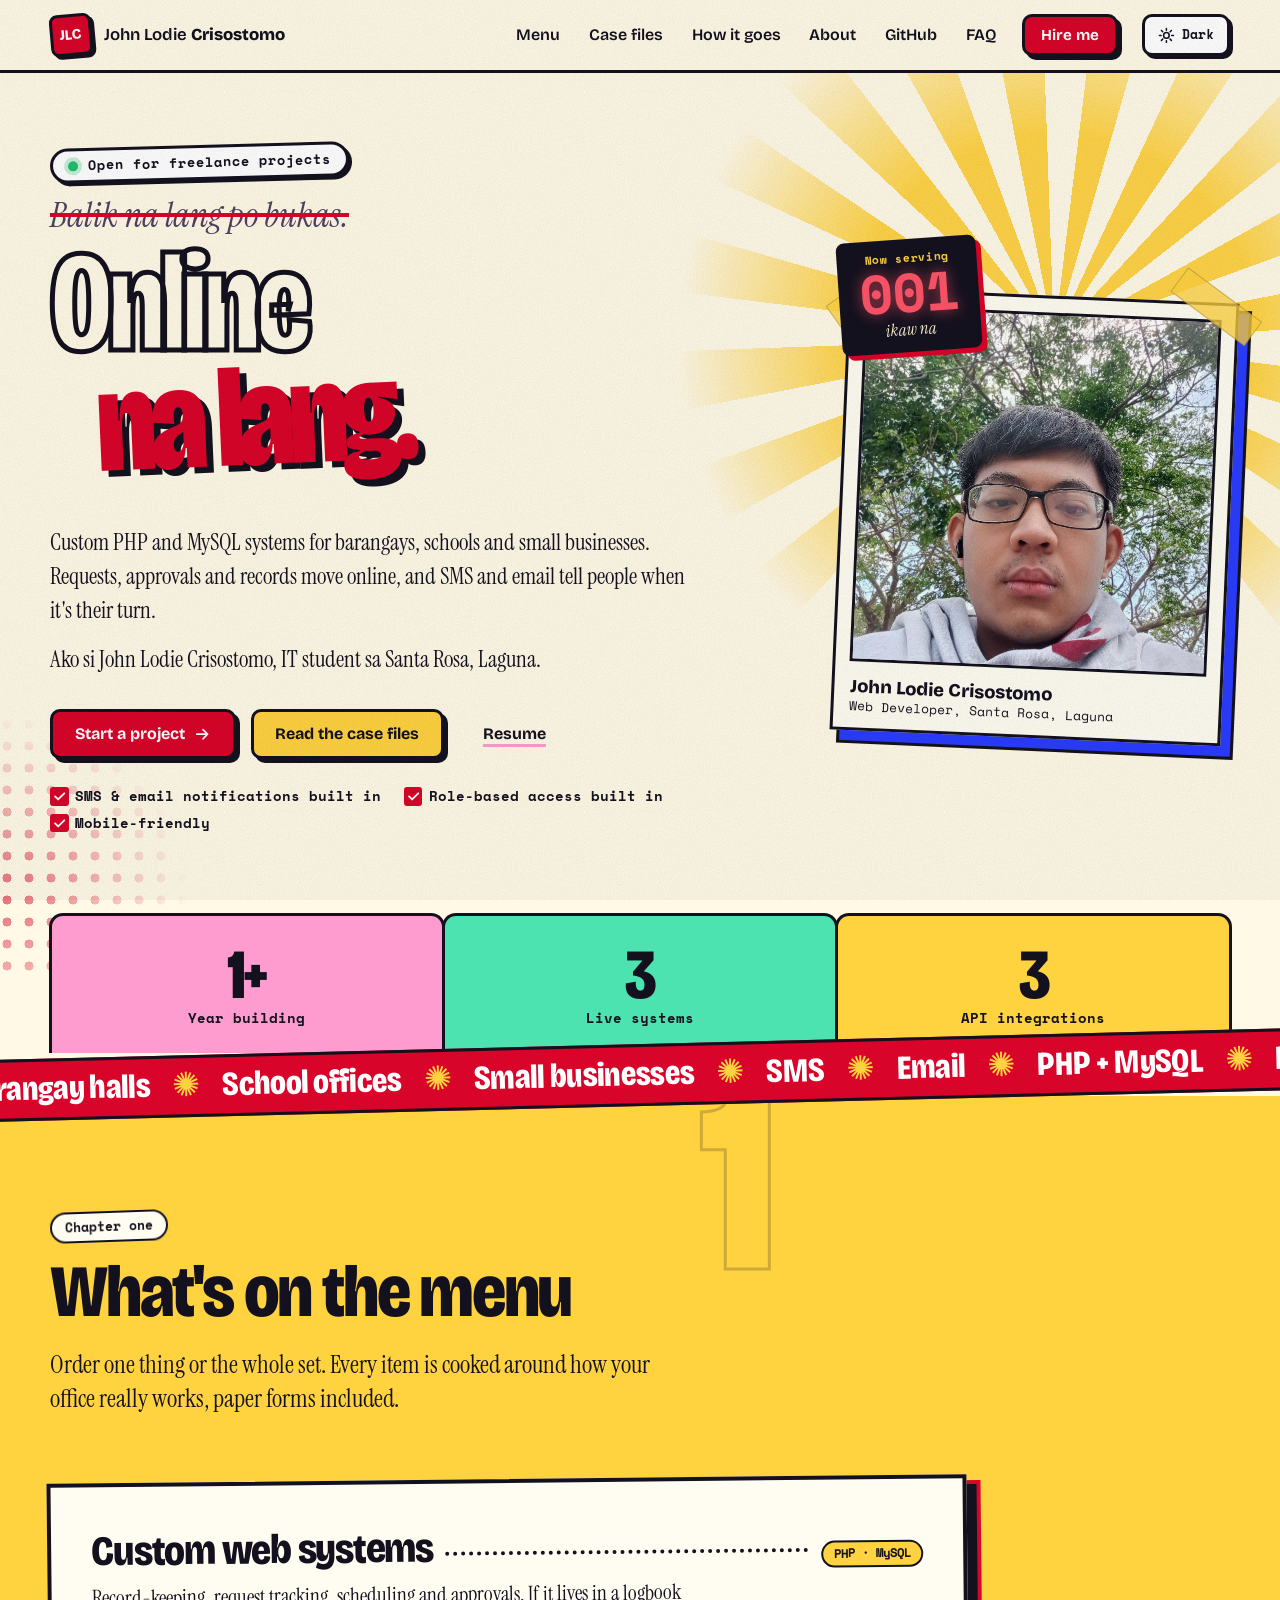
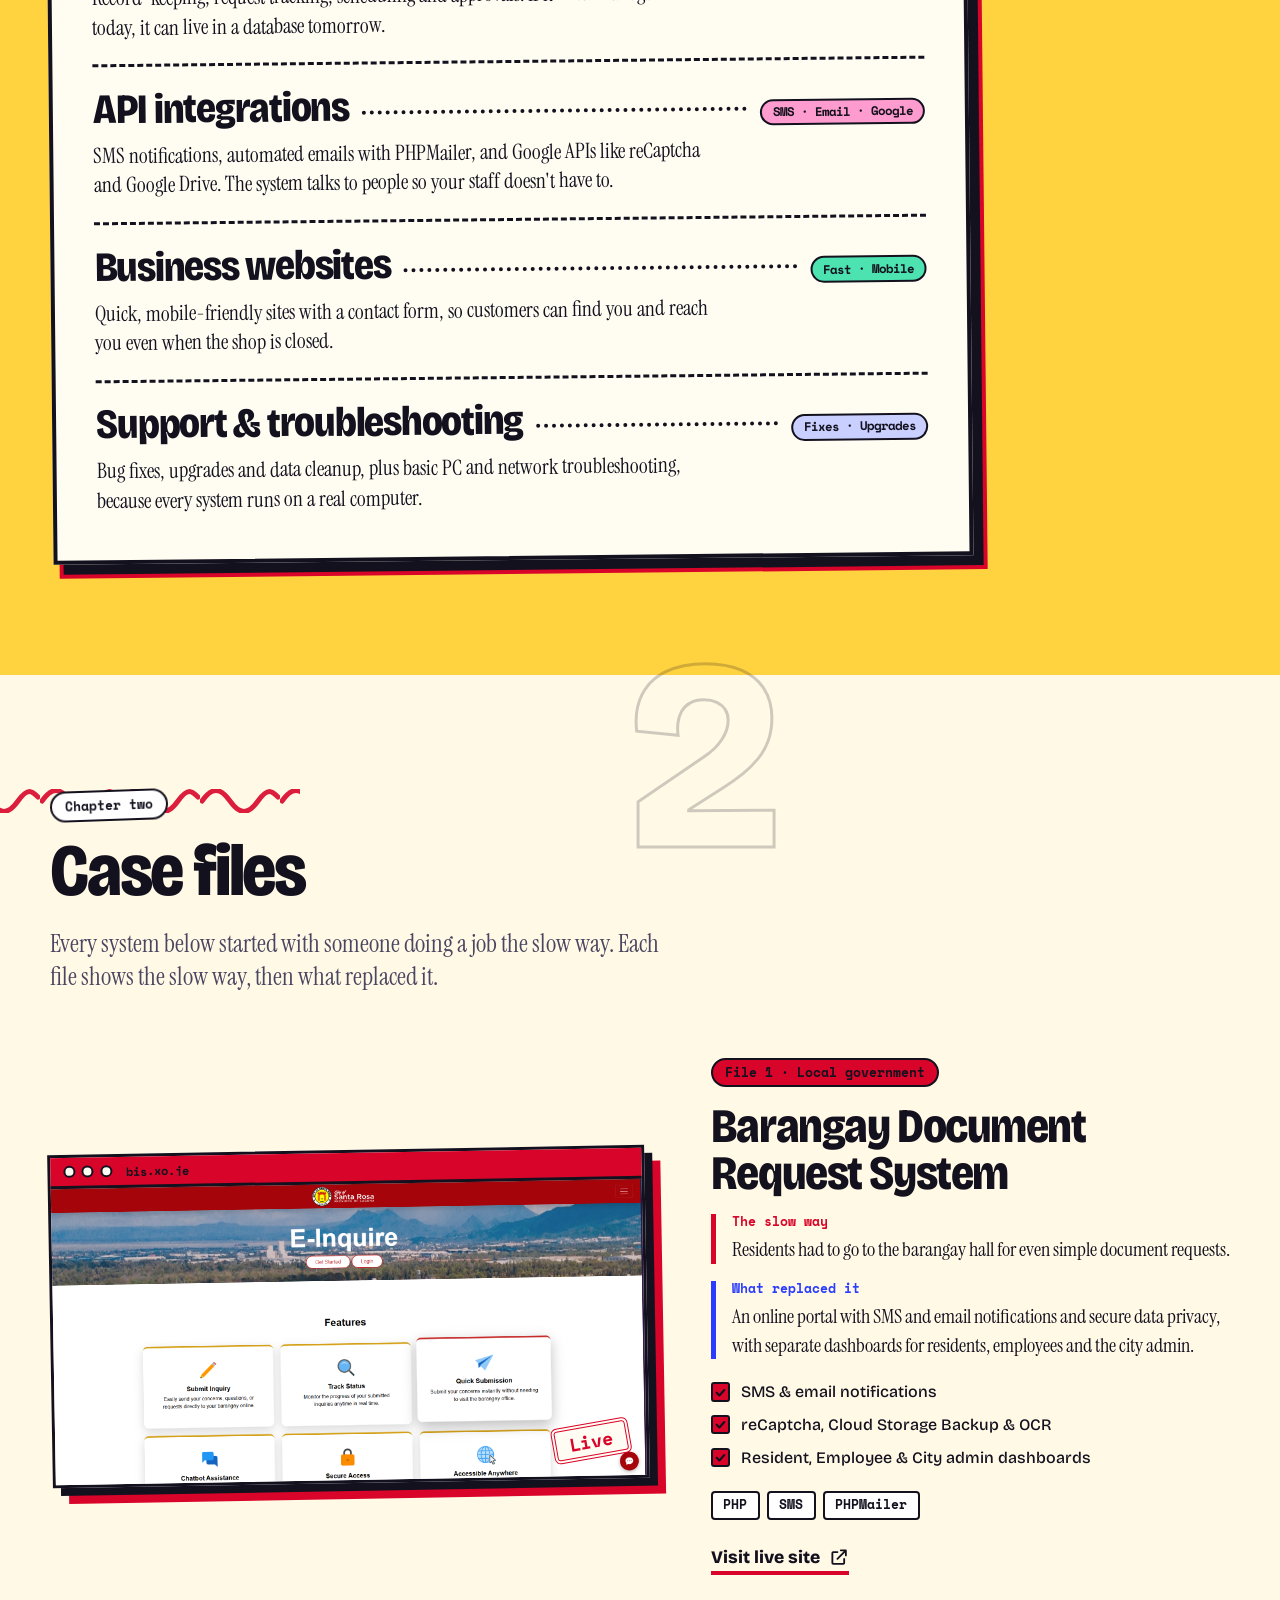
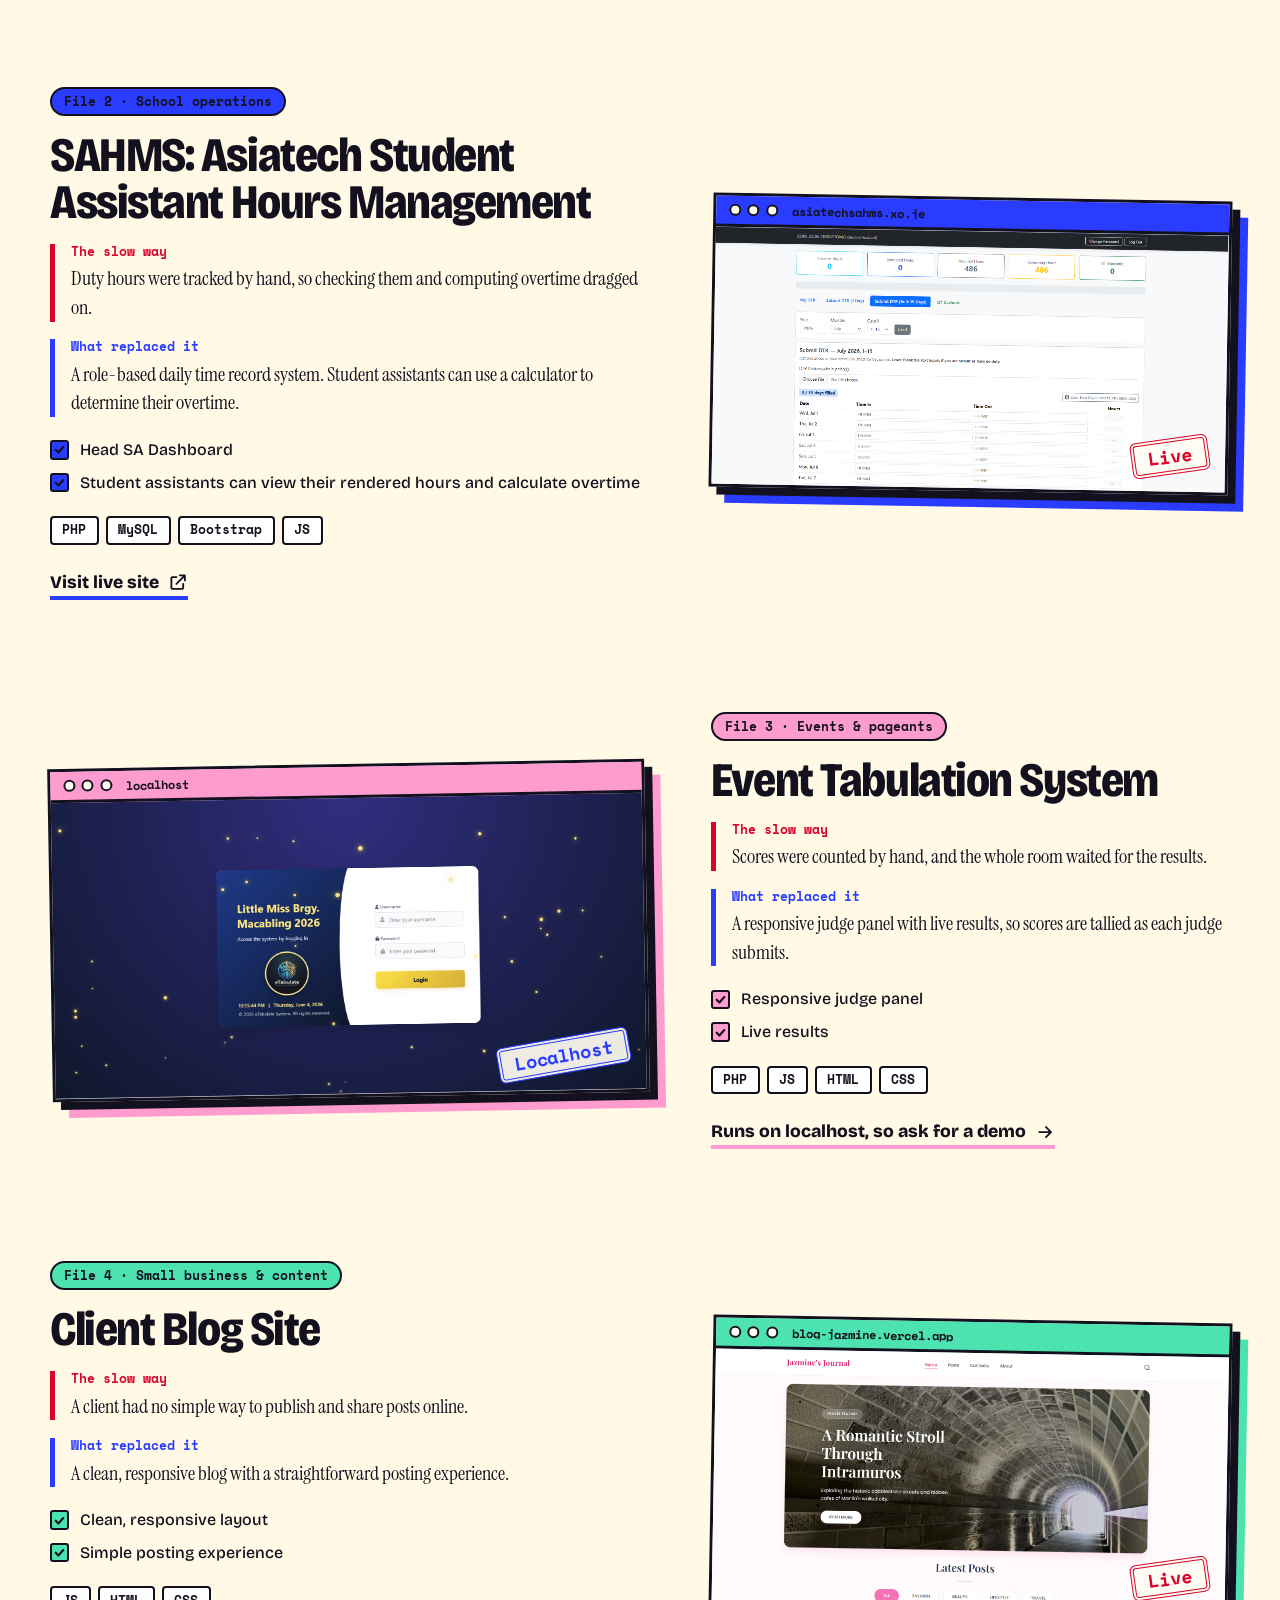
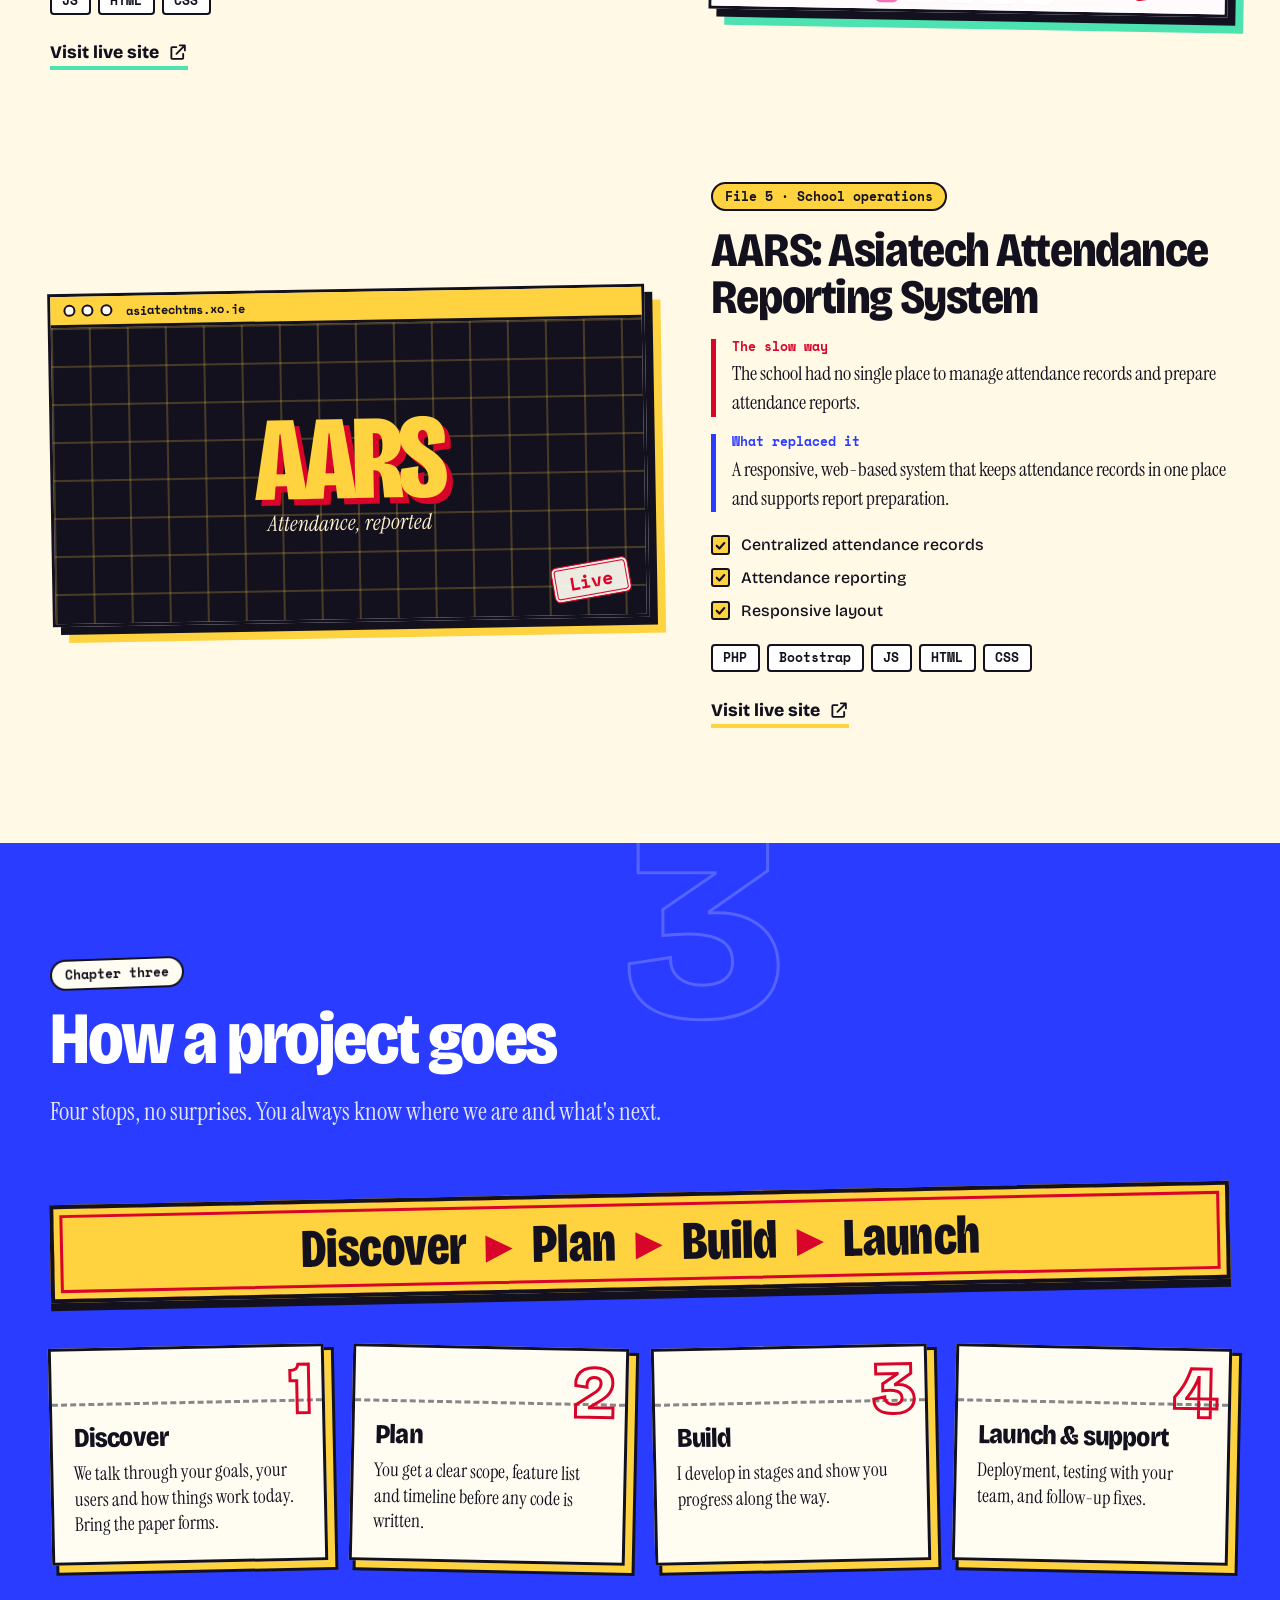
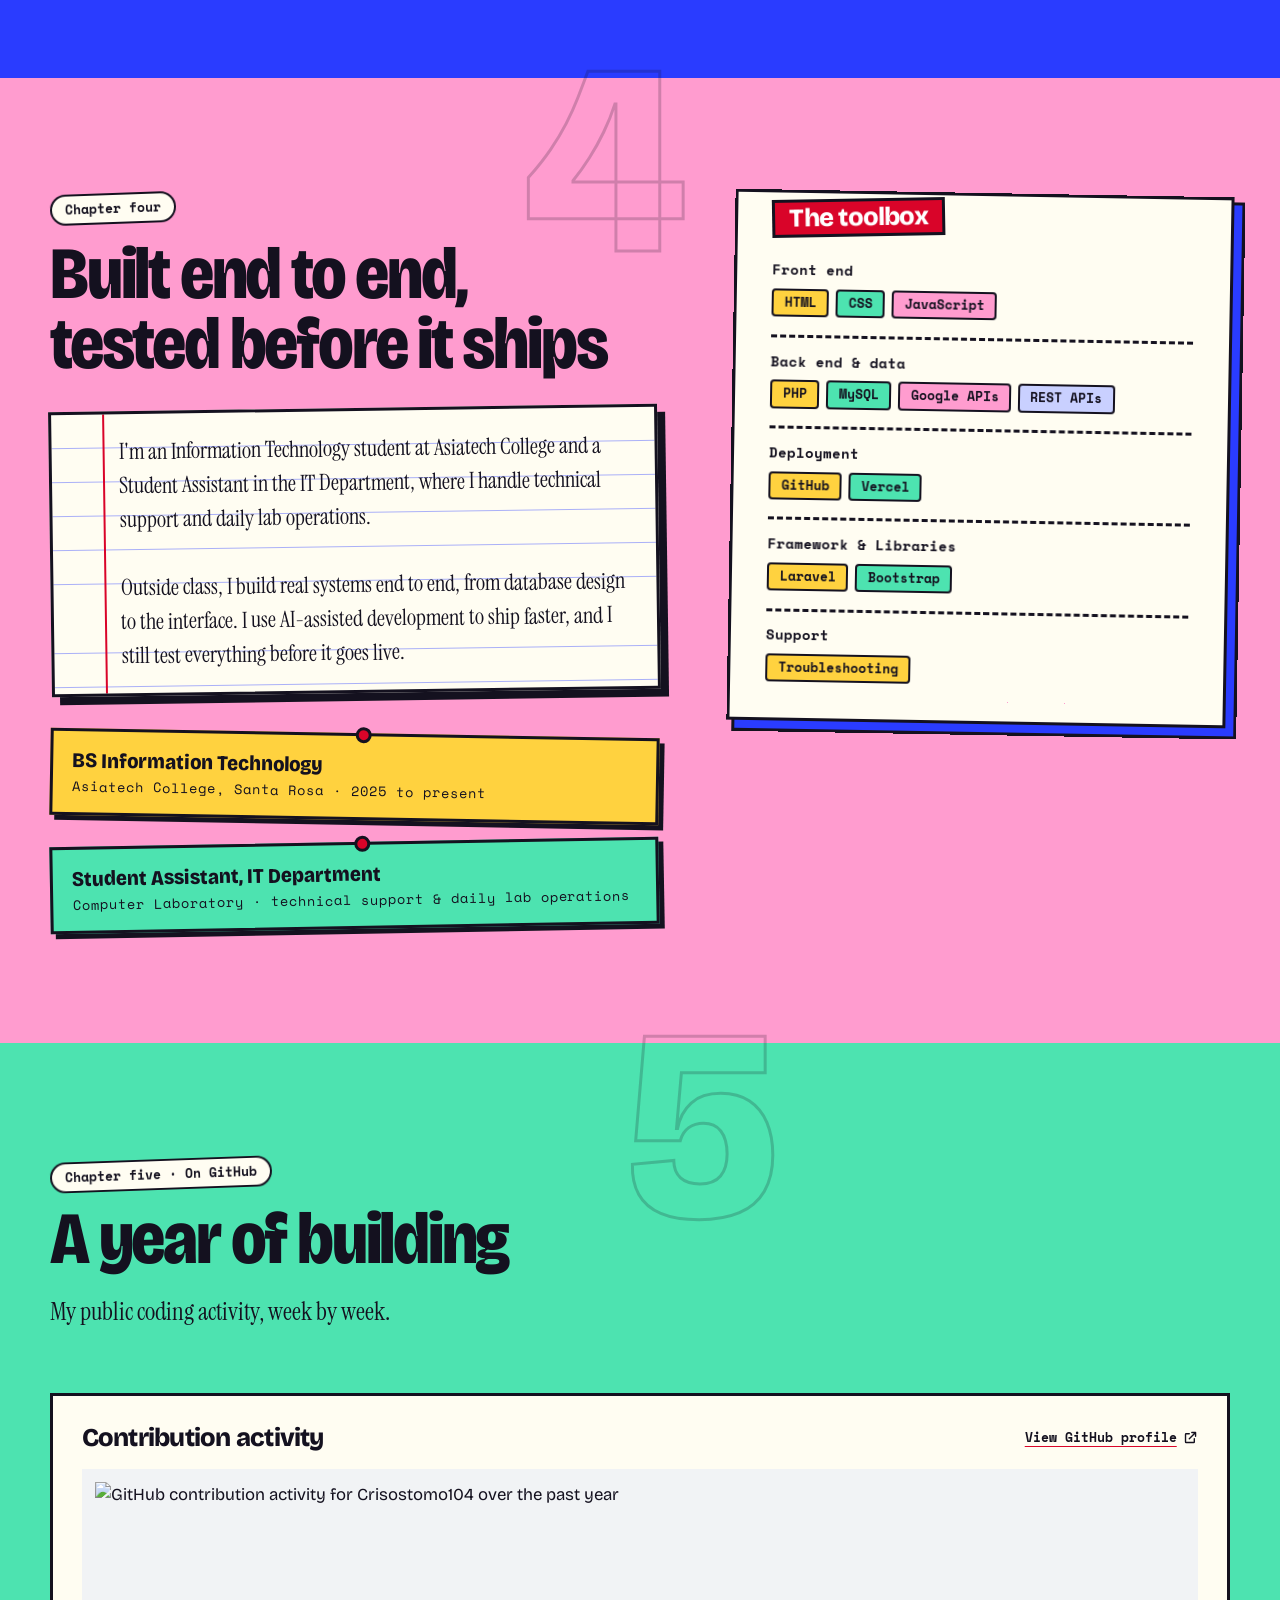
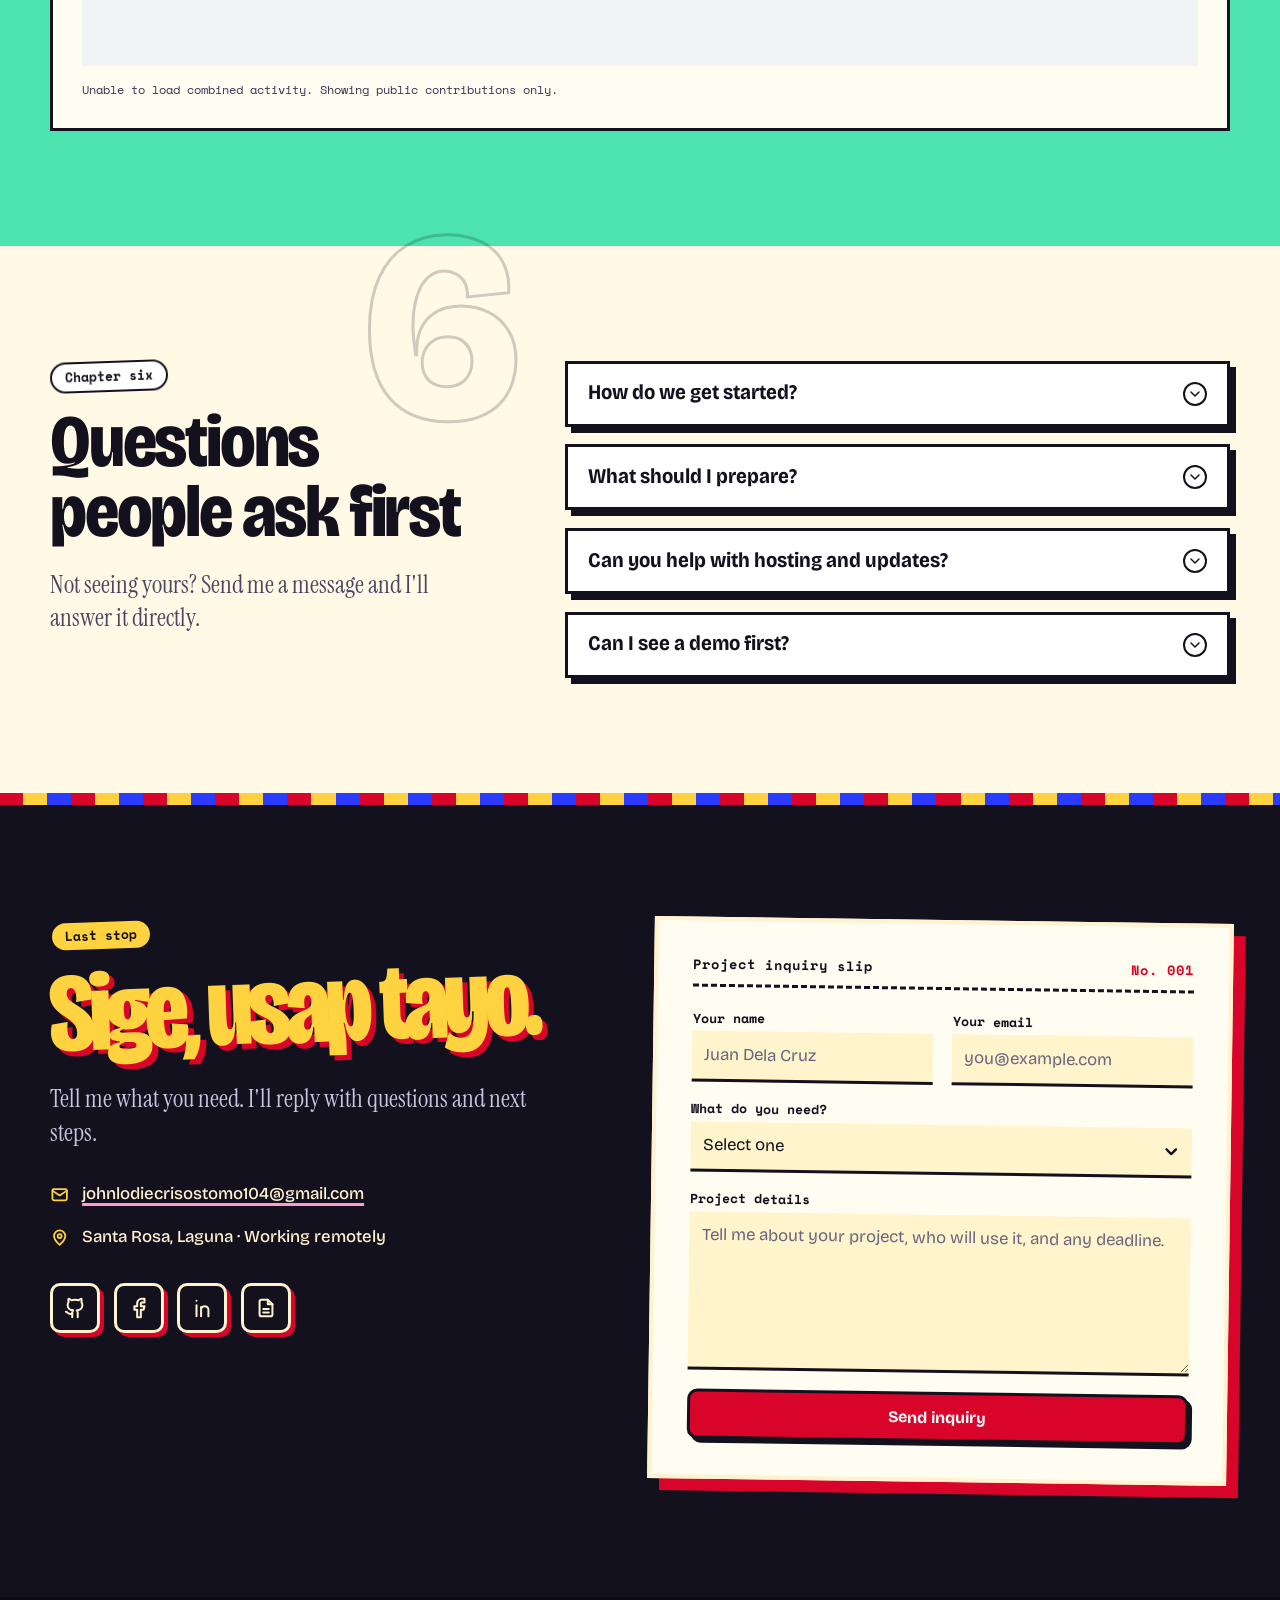
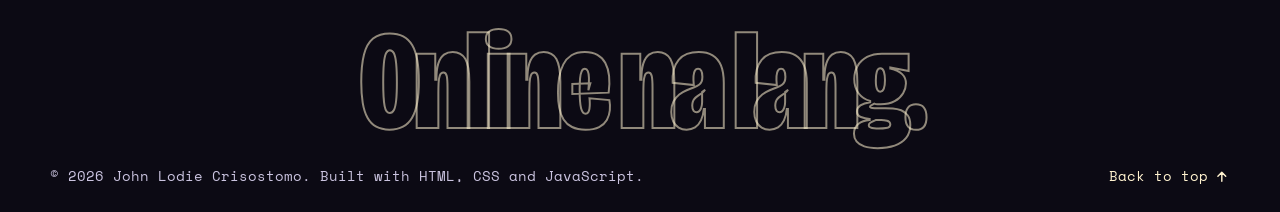
==== commit 5fc5c083: "Add deployment to homepage marquee Co-authored-by: Copilot <223556219+Copilot@users.noreply.github.c" ====
--- a/index.html
+++ b/index.html
@@ -130,8 +130,8 @@
 
     <div class="marquee m-red" aria-hidden="true">
         <div class="marquee-track">
-            <span>Barangay halls</span><i>✺</i><span>School offices</span><i>✺</i><span>Small businesses</span><i>✺</i><span>SMS</span><i>✺</i><span>Email</span><i>✺</i><span>PHP + MySQL</span><i>✺</i>
-            <span>Barangay halls</span><i>✺</i><span>School offices</span><i>✺</i><span>Small businesses</span><i>✺</i><span>SMS</span><i>✺</i><span>Email</span><i>✺</i><span>PHP + MySQL</span><i>✺</i>
+            <span>Barangay halls</span><i>✺</i><span>School offices</span><i>✺</i><span>Small businesses</span><i>✺</i><span>SMS</span><i>✺</i><span>Email</span><i>✺</i><span>PHP + MySQL</span><i>✺</i><span>Deployment</span><i>✺</i>
+            <span>Barangay halls</span><i>✺</i><span>School offices</span><i>✺</i><span>Small businesses</span><i>✺</i><span>SMS</span><i>✺</i><span>Email</span><i>✺</i><span>PHP + MySQL</span><i>✺</i><span>Deployment</span><i>✺</i>
         </div>
     </div>
 
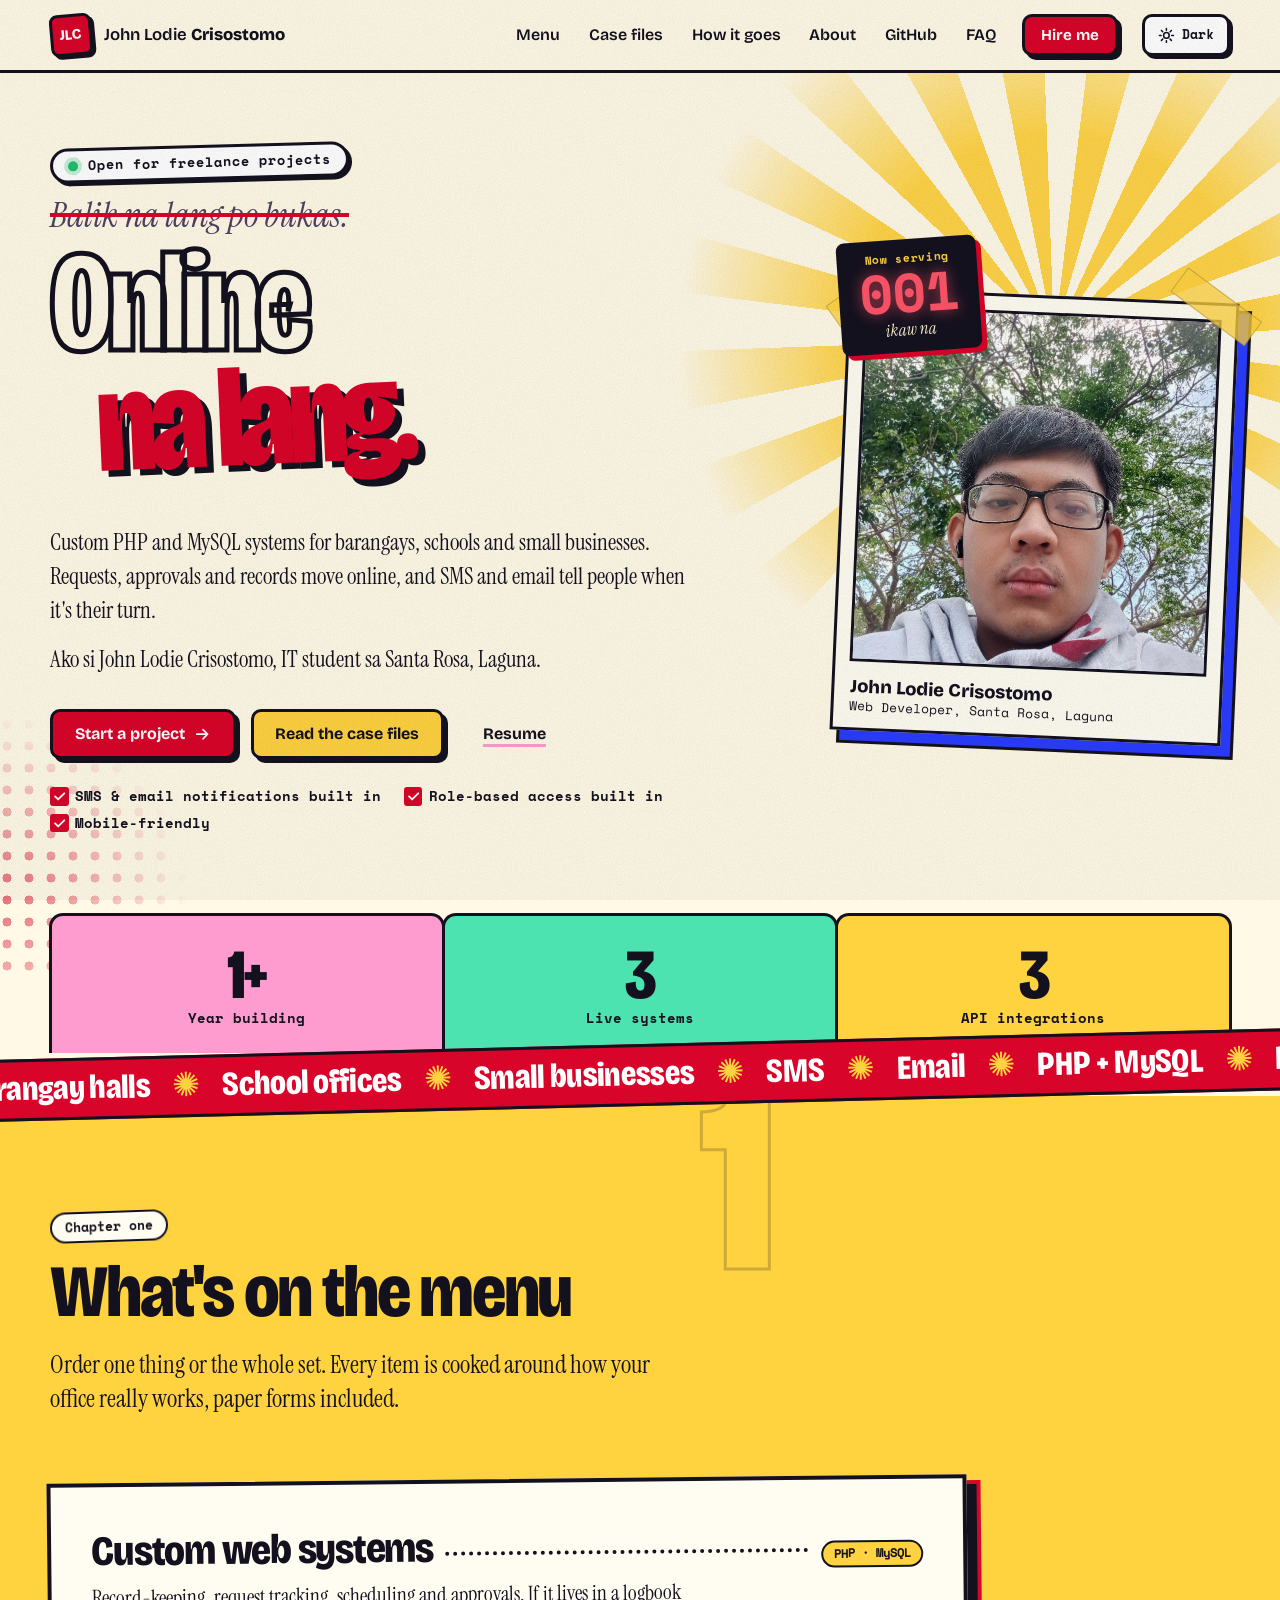
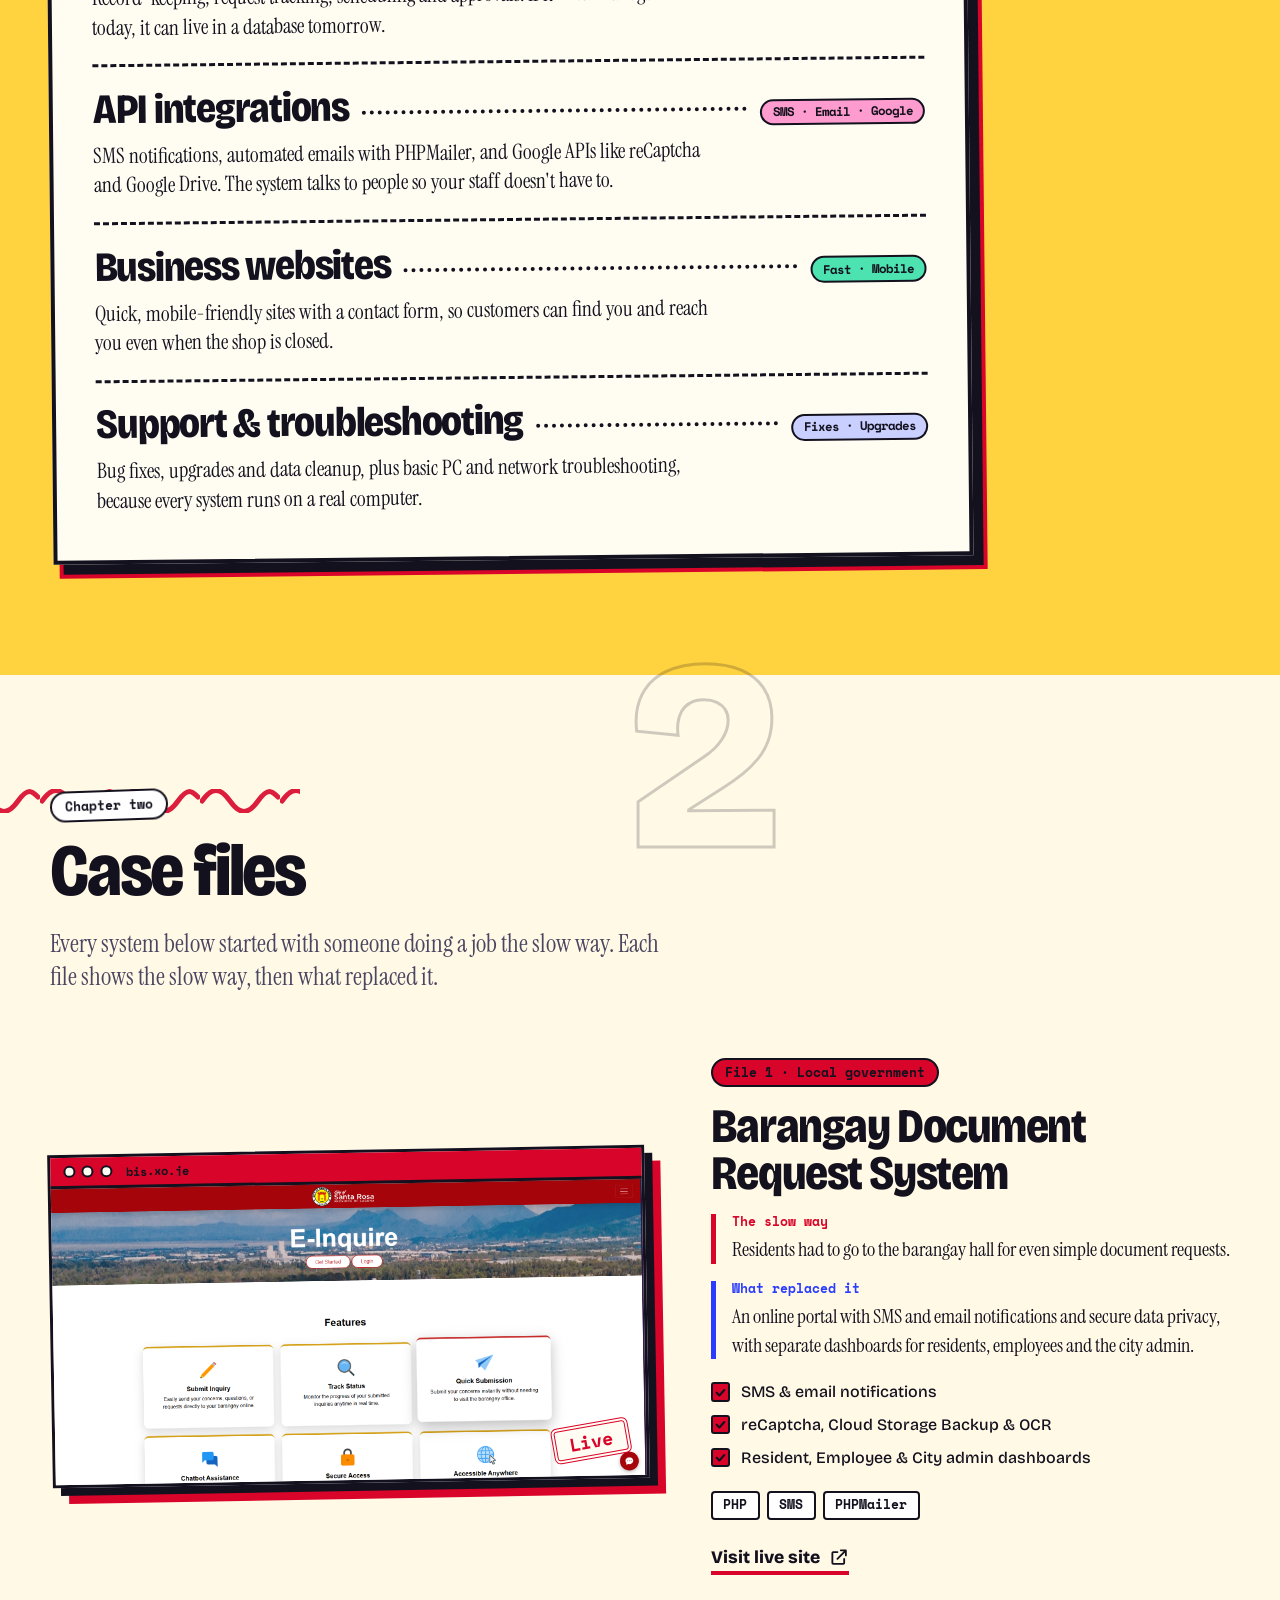
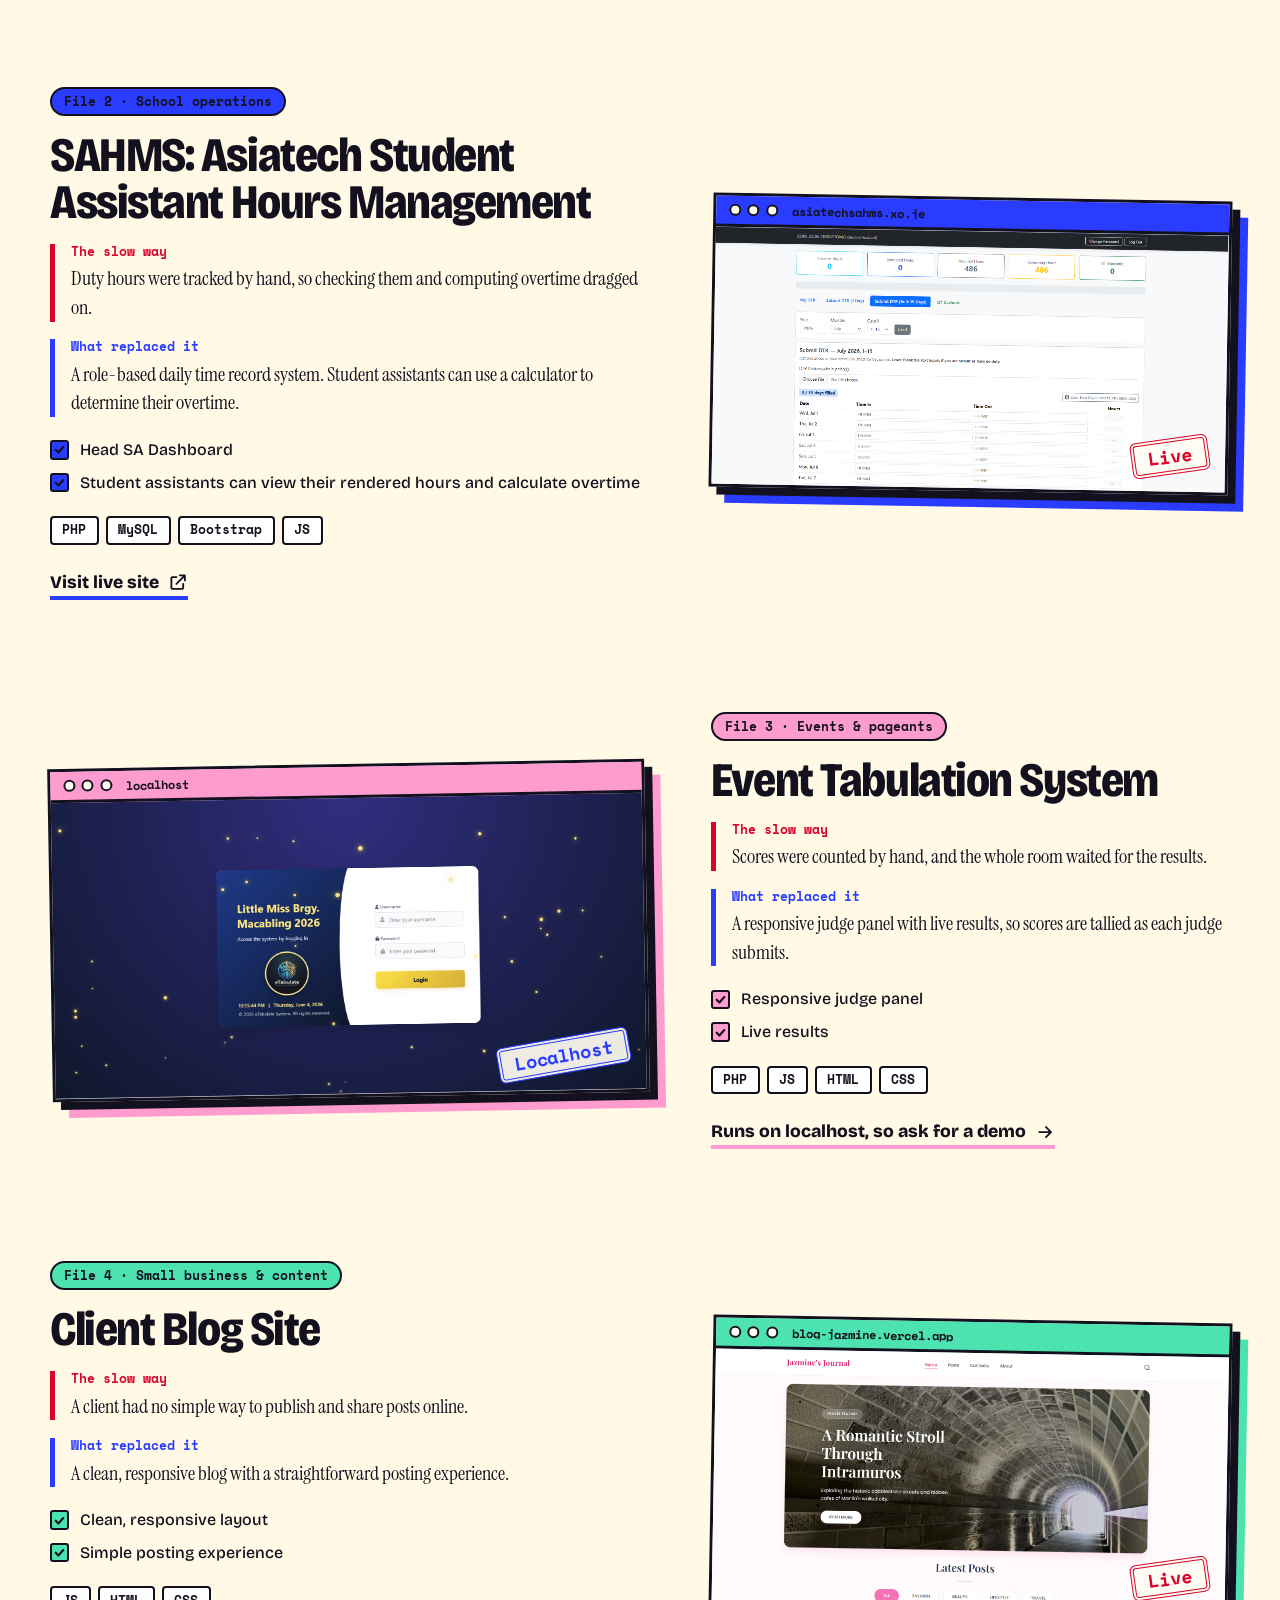
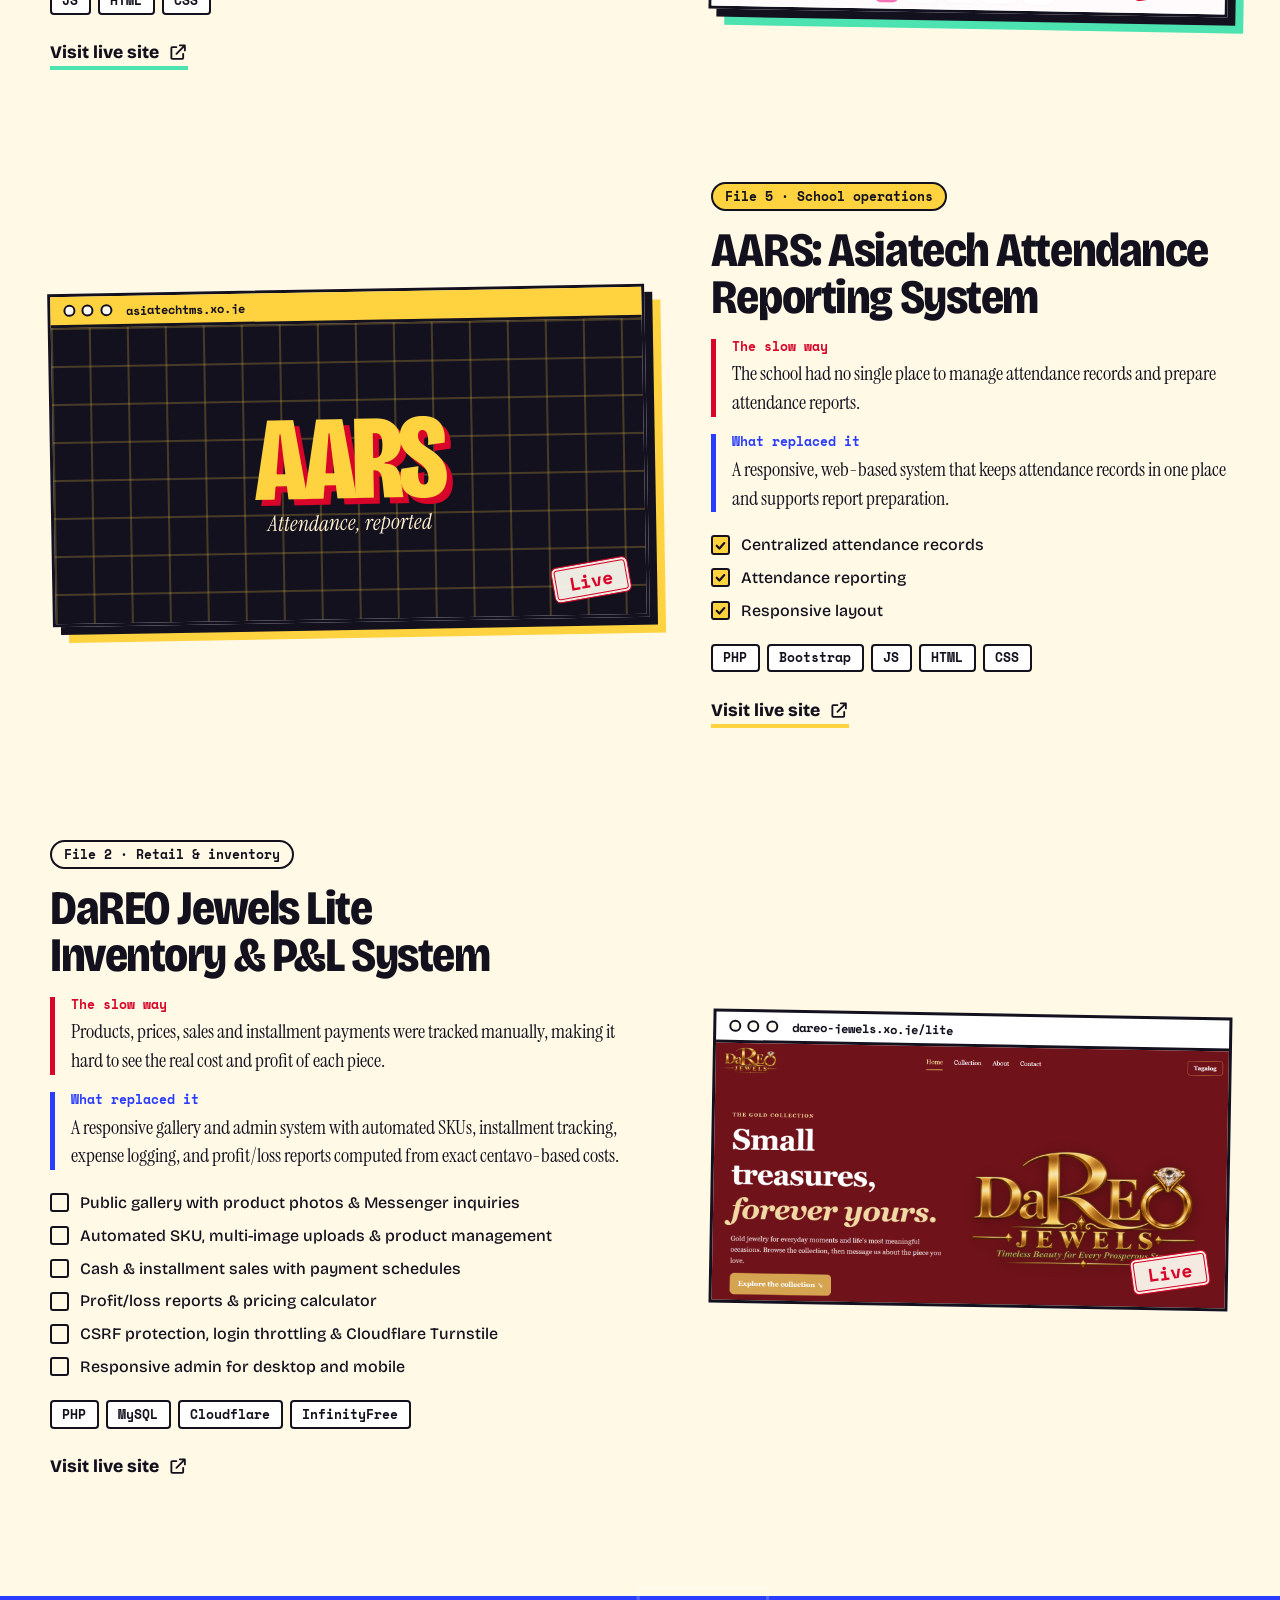
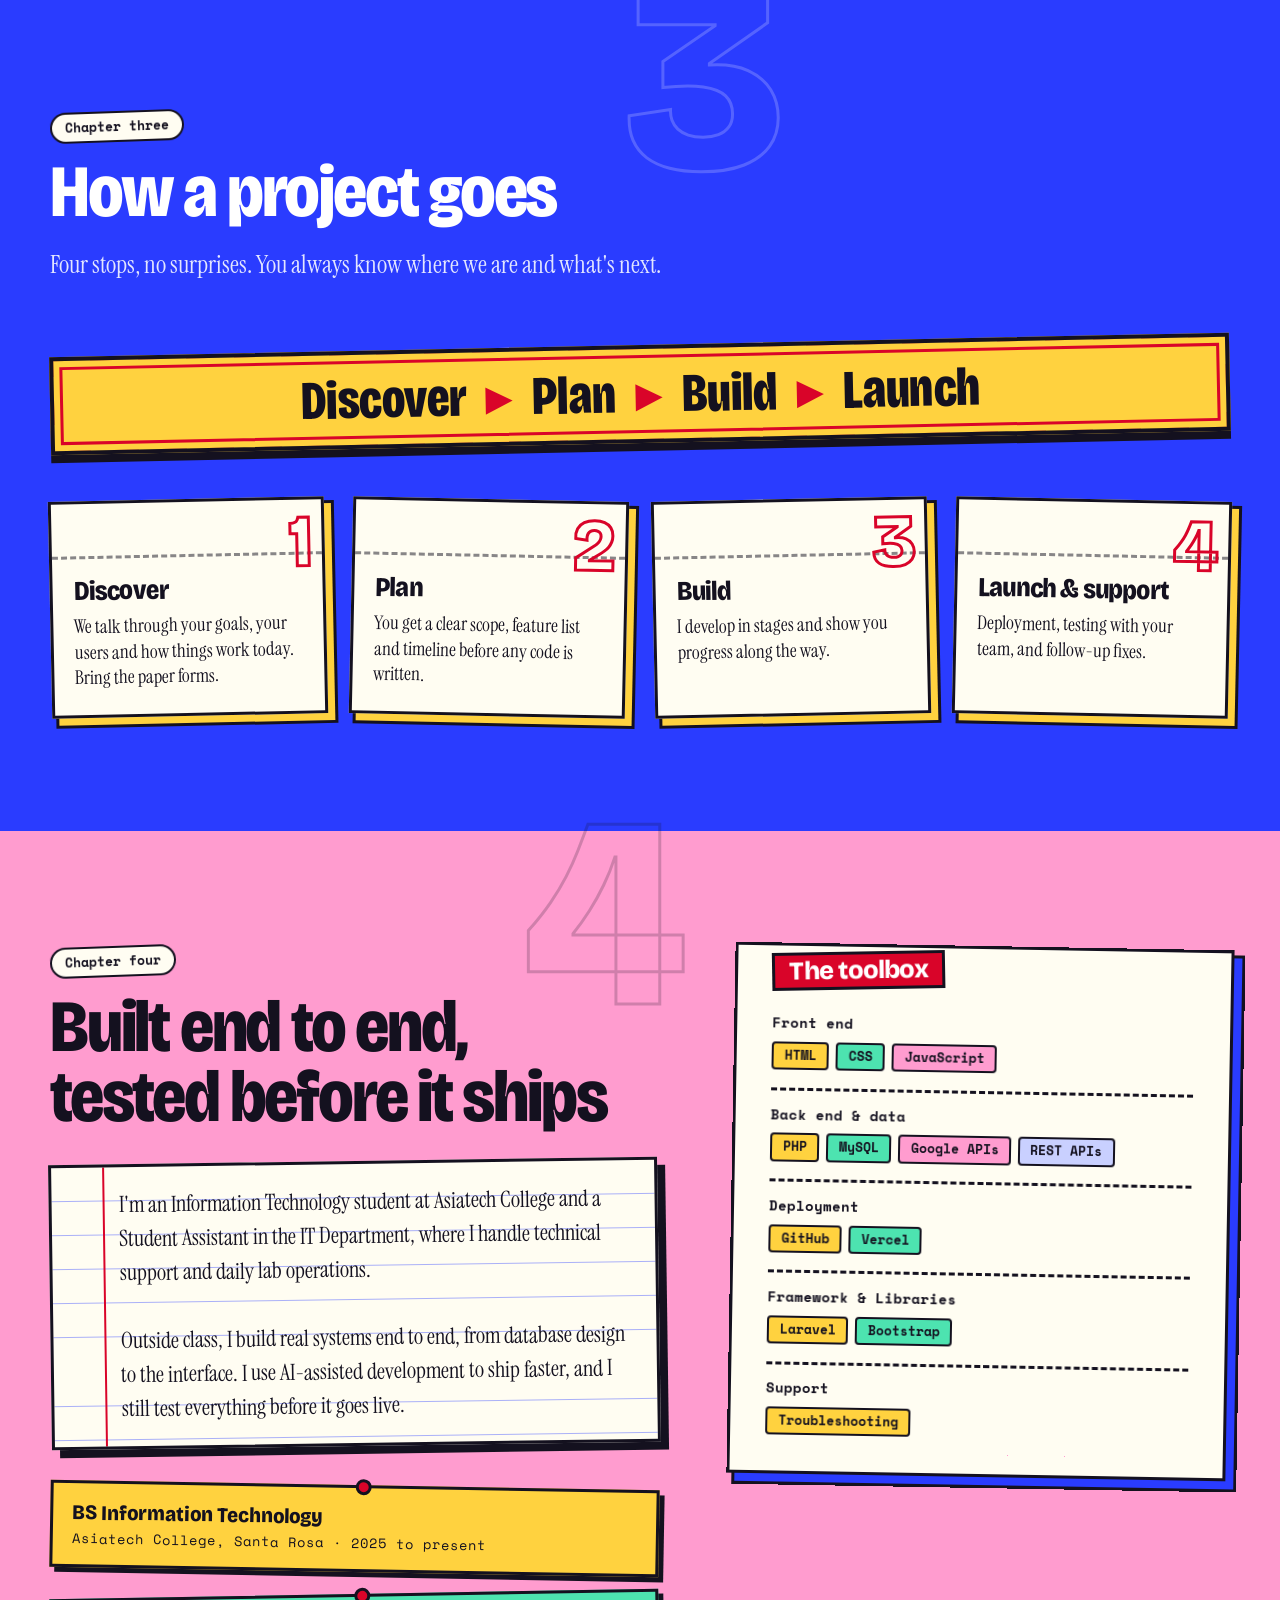
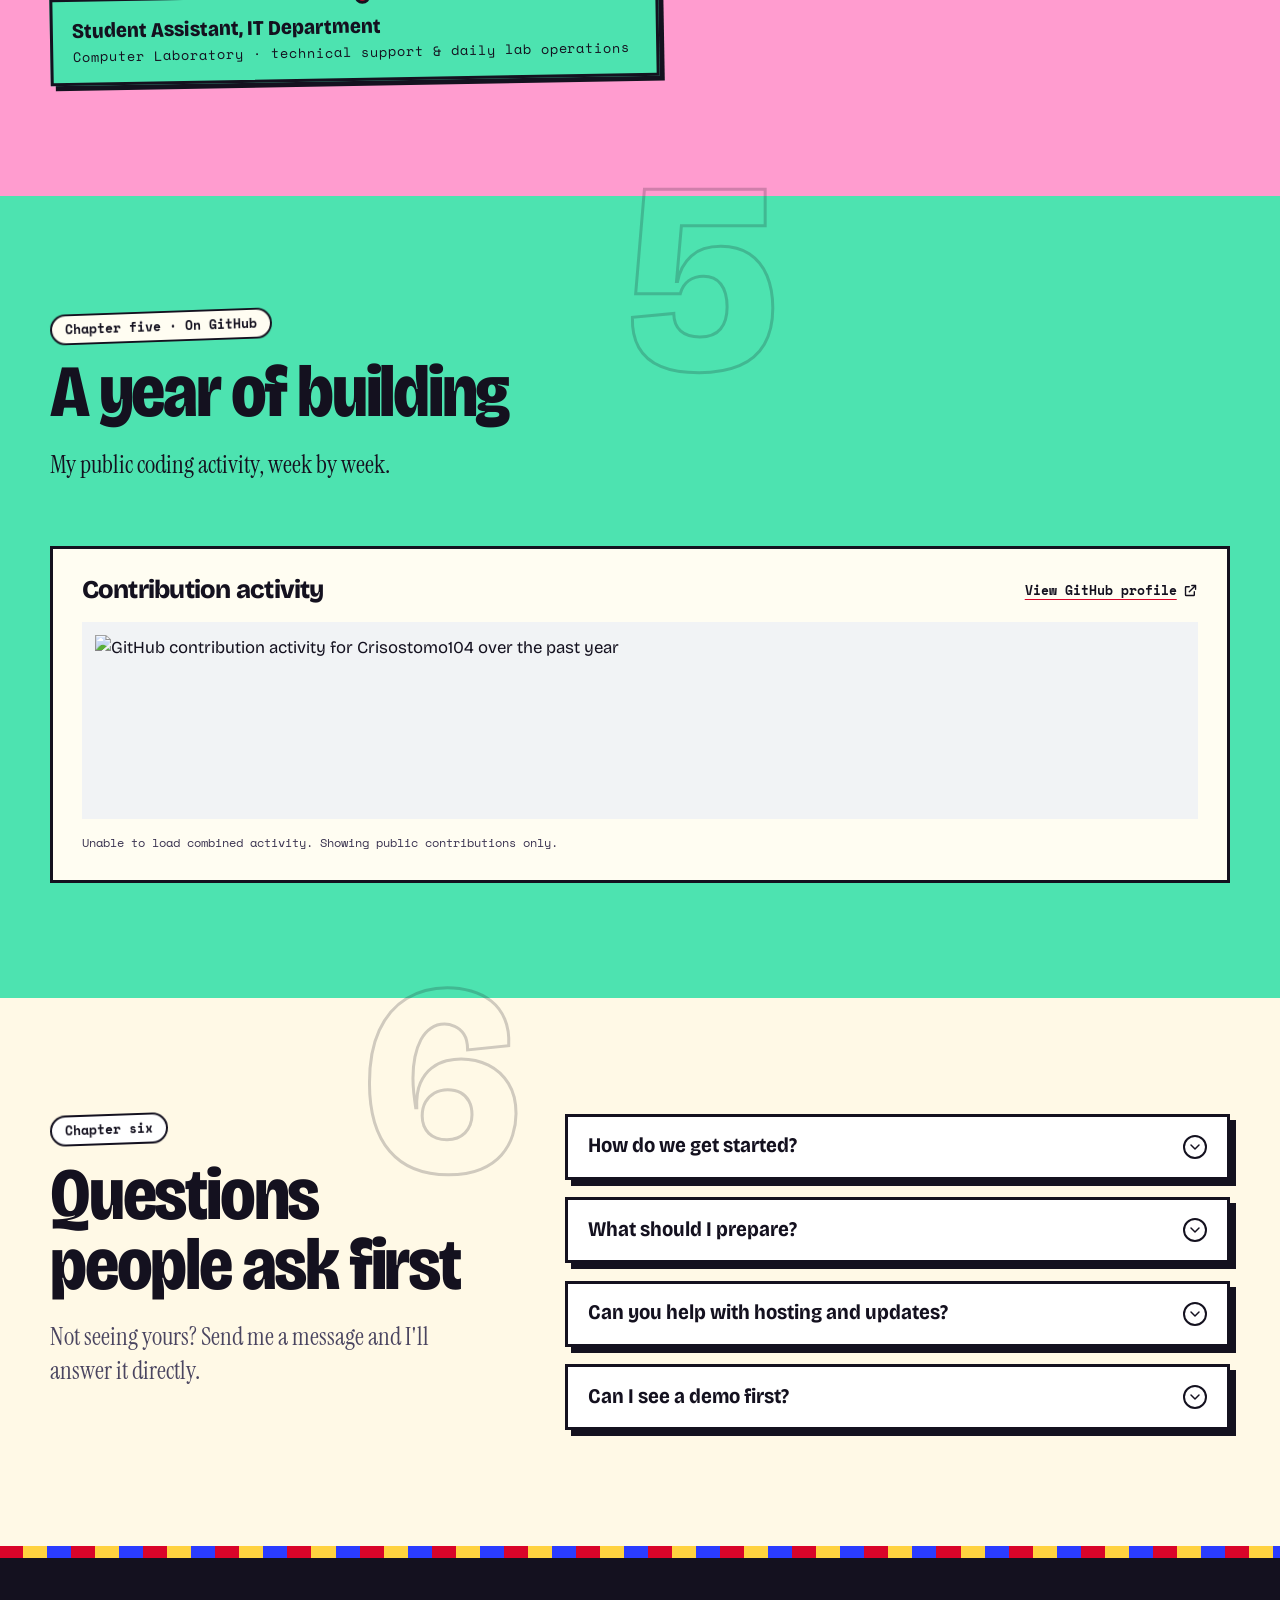
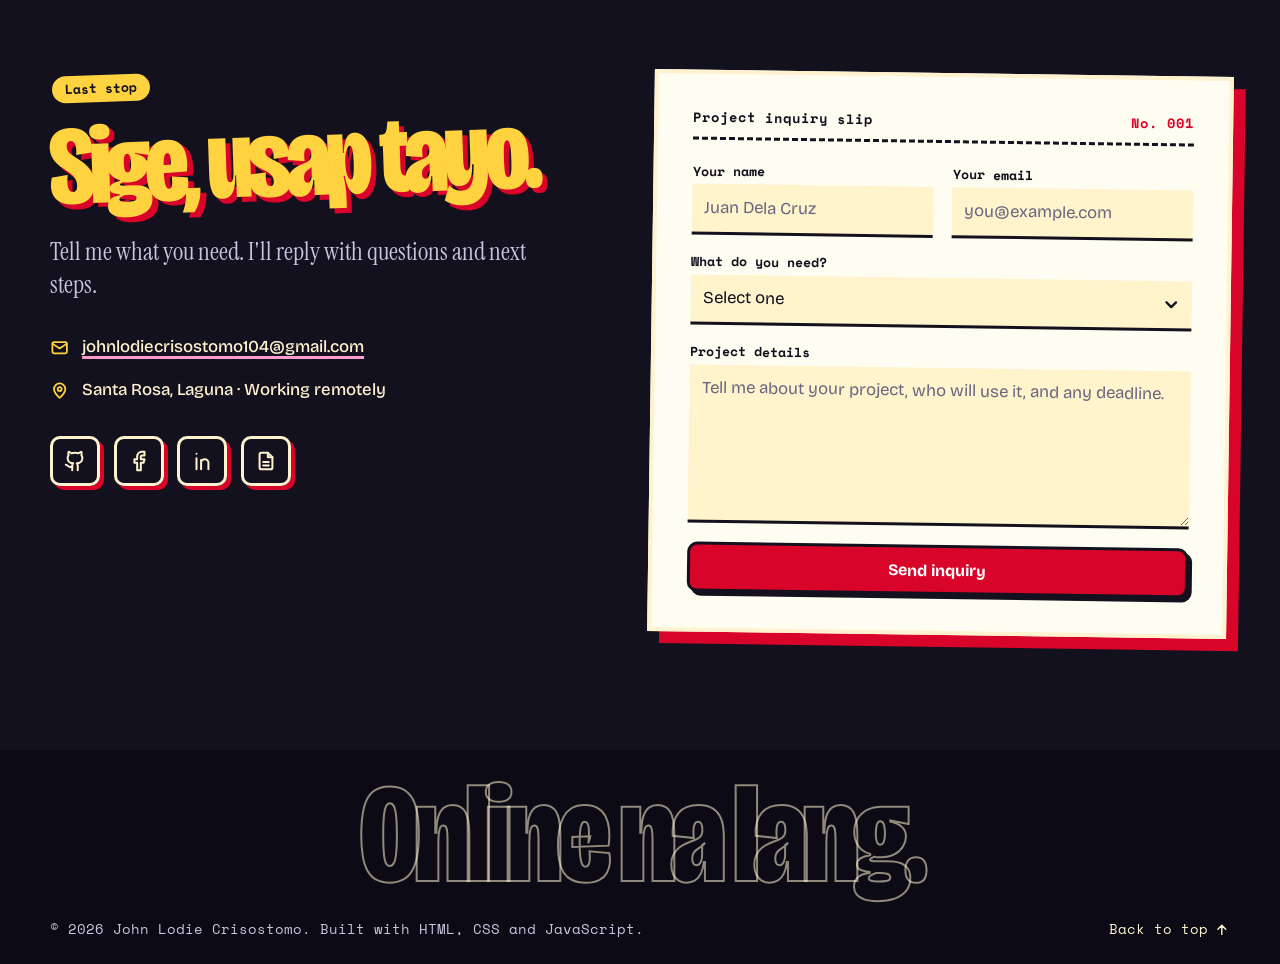
==== commit e9405837: "Add DaREO Jewels portfolio project Co-authored-by: Copilot <223556219+Copilot@users.noreply.github.c" ====
--- a/index.html
+++ b/index.html
@@ -283,6 +283,30 @@
                         <a href="https://asiatechtms.xo.je/" target="_blank" rel="noopener noreferrer" class="link-arrow">Visit live site <svg class="i" aria-hidden="true"><use href="#i-external"/></svg></a>
                     </div>
                 </article>
+
+                <article class="case reveal" style="--acc: var(--gold)">
+                    <div class="frame">
+                        <div class="frame-bar" aria-hidden="true"><i></i><i></i><i></i><b>dareo-jewels.xo.je/lite</b></div>
+                        <img src="images/p7.png" alt="DaREO Jewels inventory and profit/loss system" width="1200" height="591" loading="lazy">
+                        <span class="stamp">Live</span>
+                    </div>
+                    <div class="case-body">
+                        <p class="case-meta">File 2 · Retail &amp; inventory</p>
+                        <h3>DaREO Jewels Lite Inventory &amp; P&amp;L System</h3>
+                        <p class="cs slow"><b>The slow way</b> Products, prices, sales and installment payments were tracked manually, making it hard to see the real cost and profit of each piece.</p>
+                        <p class="cs fast"><b>What replaced it</b> A responsive gallery and admin system with automated SKUs, installment tracking, expense logging, and profit/loss reports computed from exact centavo-based costs.</p>
+                        <ul class="features">
+                            <li>Public gallery with product photos &amp; Messenger inquiries</li>
+                            <li>Automated SKU, multi-image uploads &amp; product management</li>
+                            <li>Cash &amp; installment sales with payment schedules</li>
+                            <li>Profit/loss reports &amp; pricing calculator</li>
+                            <li>CSRF protection, login throttling &amp; Cloudflare Turnstile</li>
+                            <li>Responsive admin for desktop and mobile</li>
+                        </ul>
+                        <ul class="tags"><li>PHP</li><li>MySQL</li><li>Cloudflare</li><li>InfinityFree</li></ul>
+                        <a href="https://dareo-jewels.xo.je/lite/" target="_blank" rel="noopener noreferrer" class="link-arrow">Visit live site <svg class="i" aria-hidden="true"><use href="#i-external"/></svg></a>
+                    </div>
+                </article>
             </div>
         </div>
     </section>
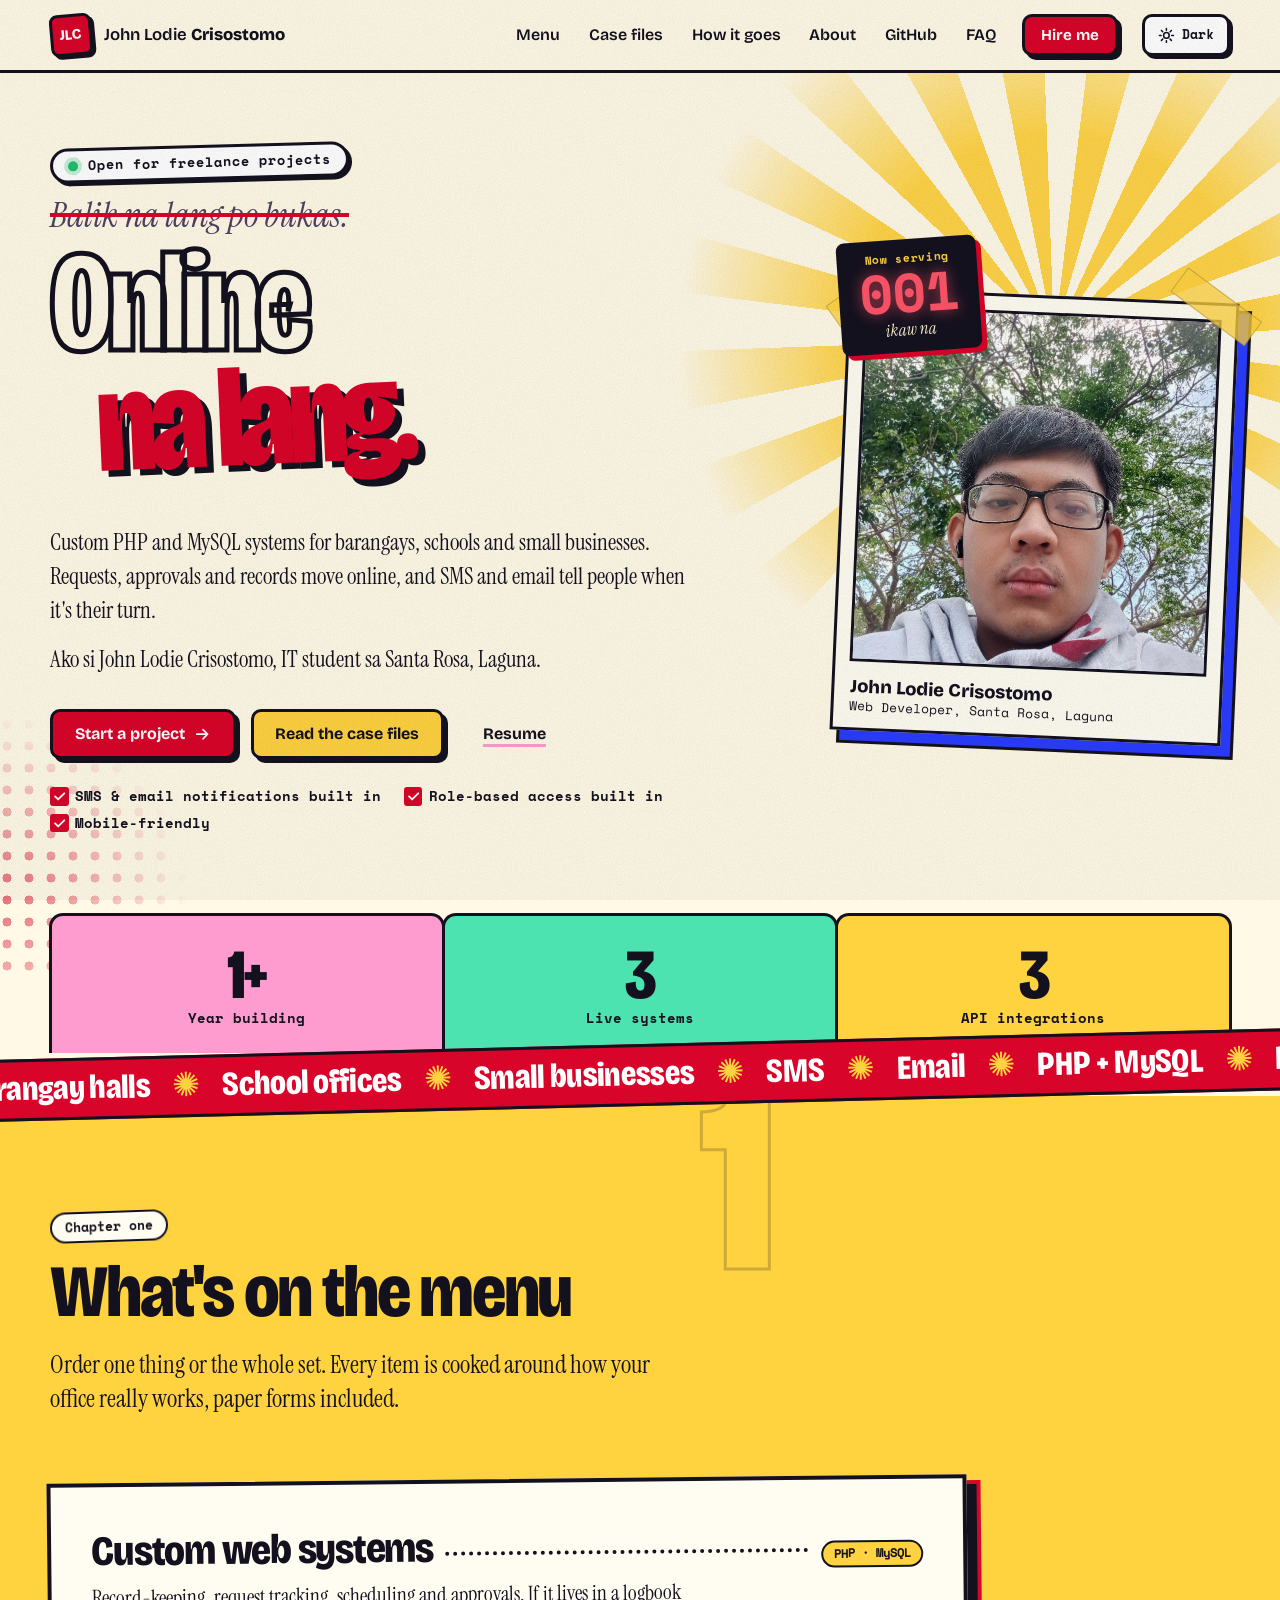
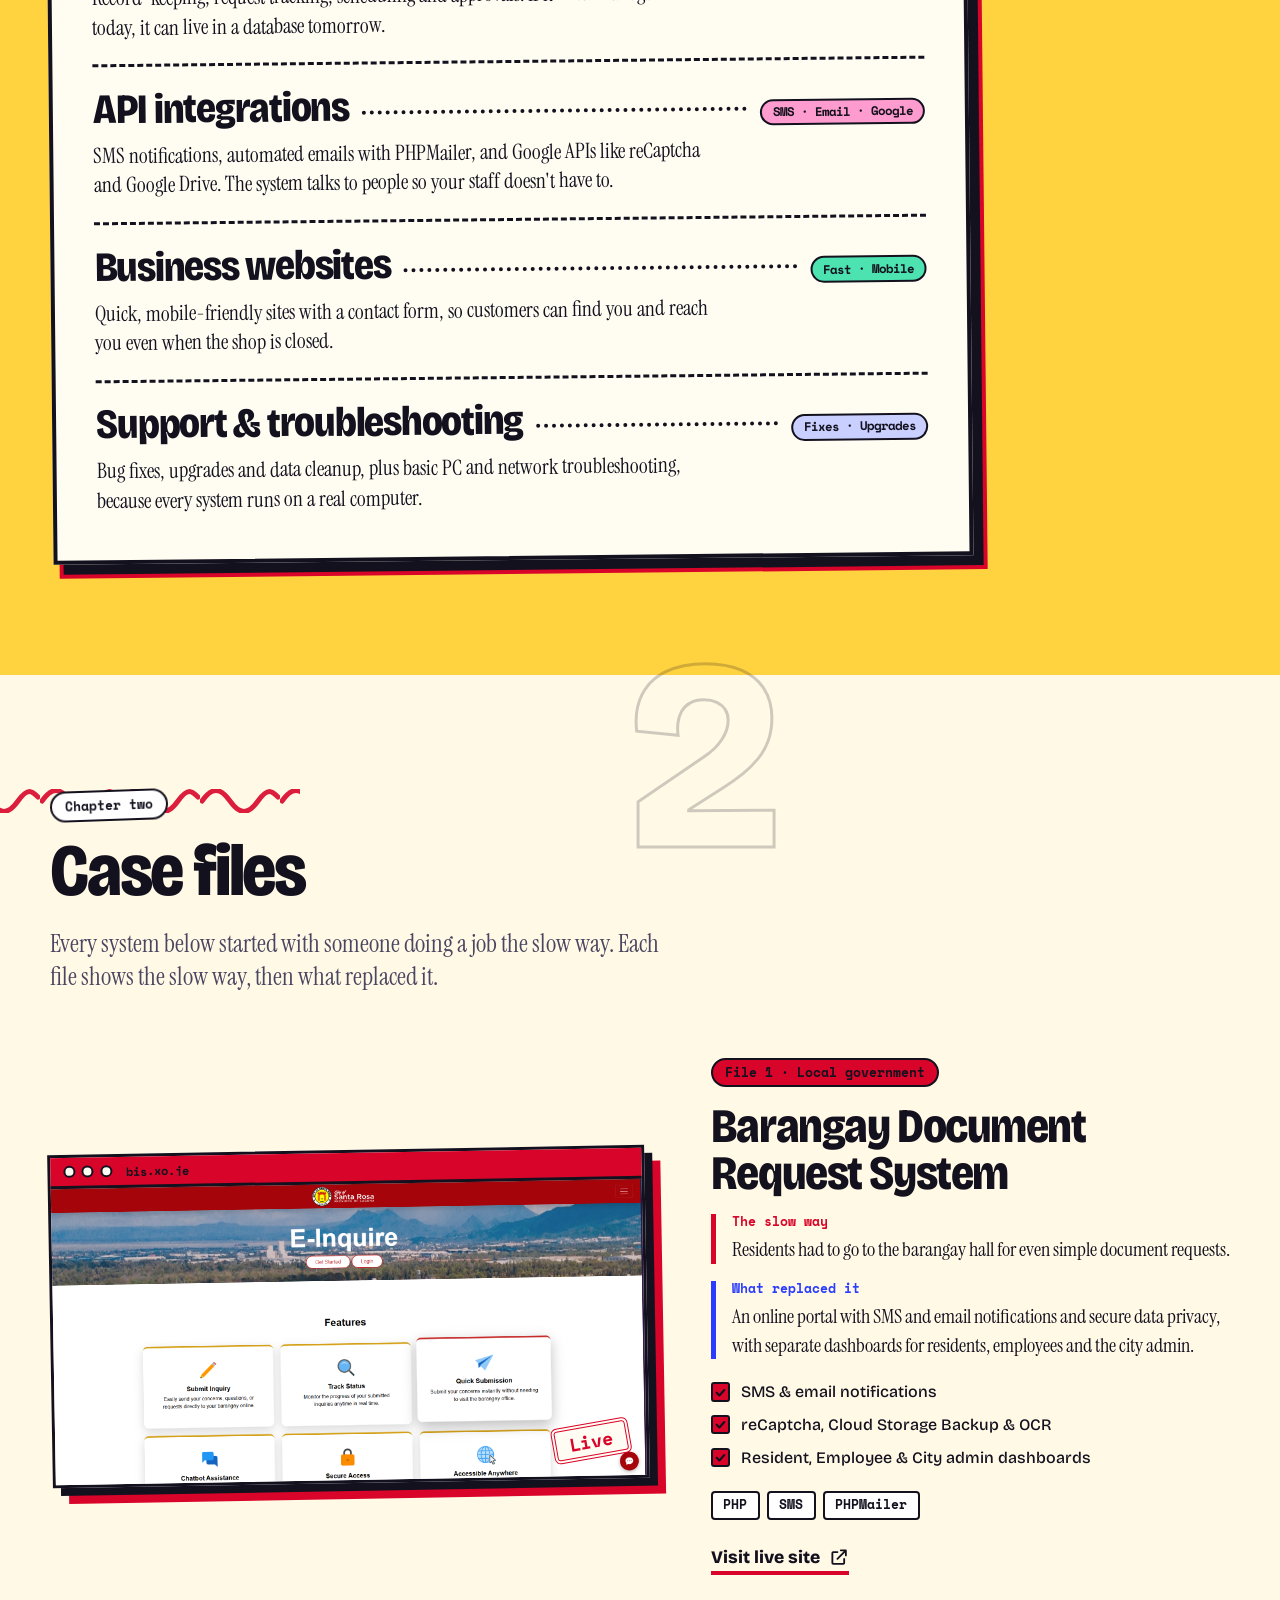
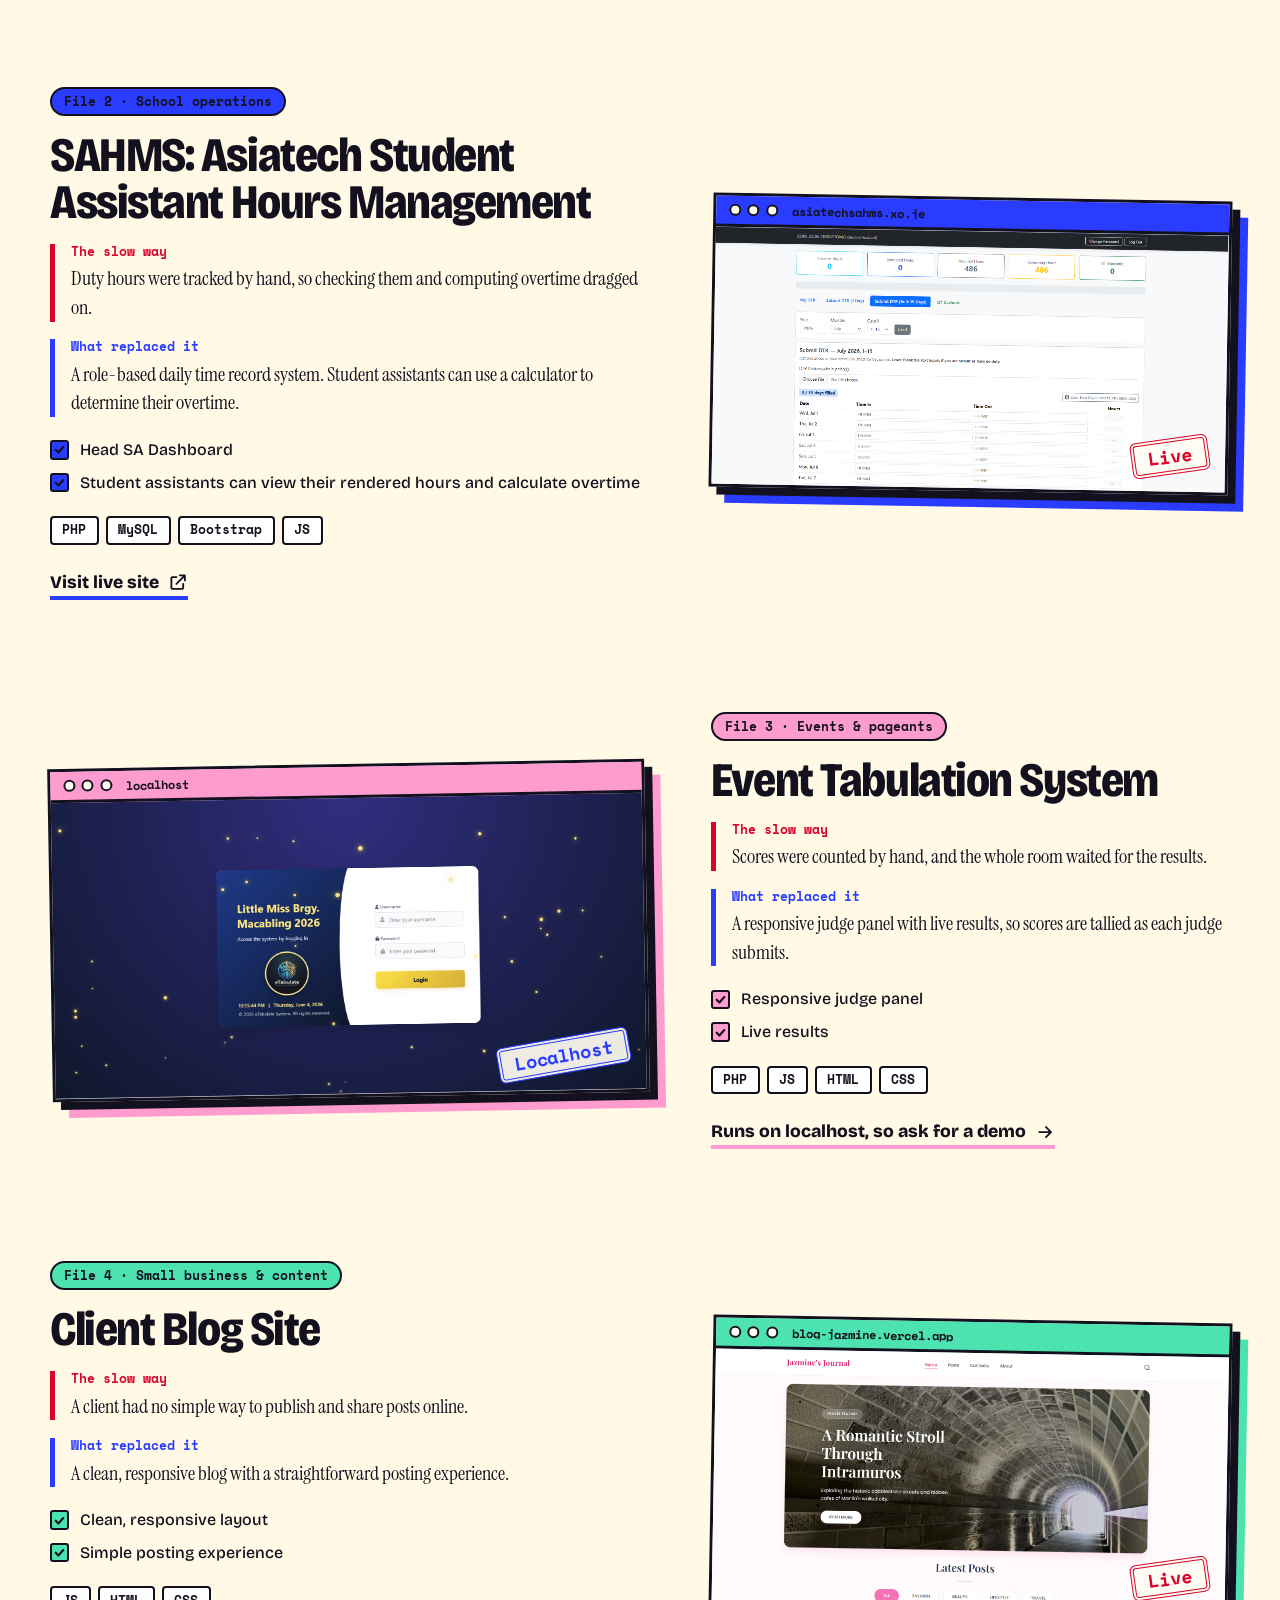
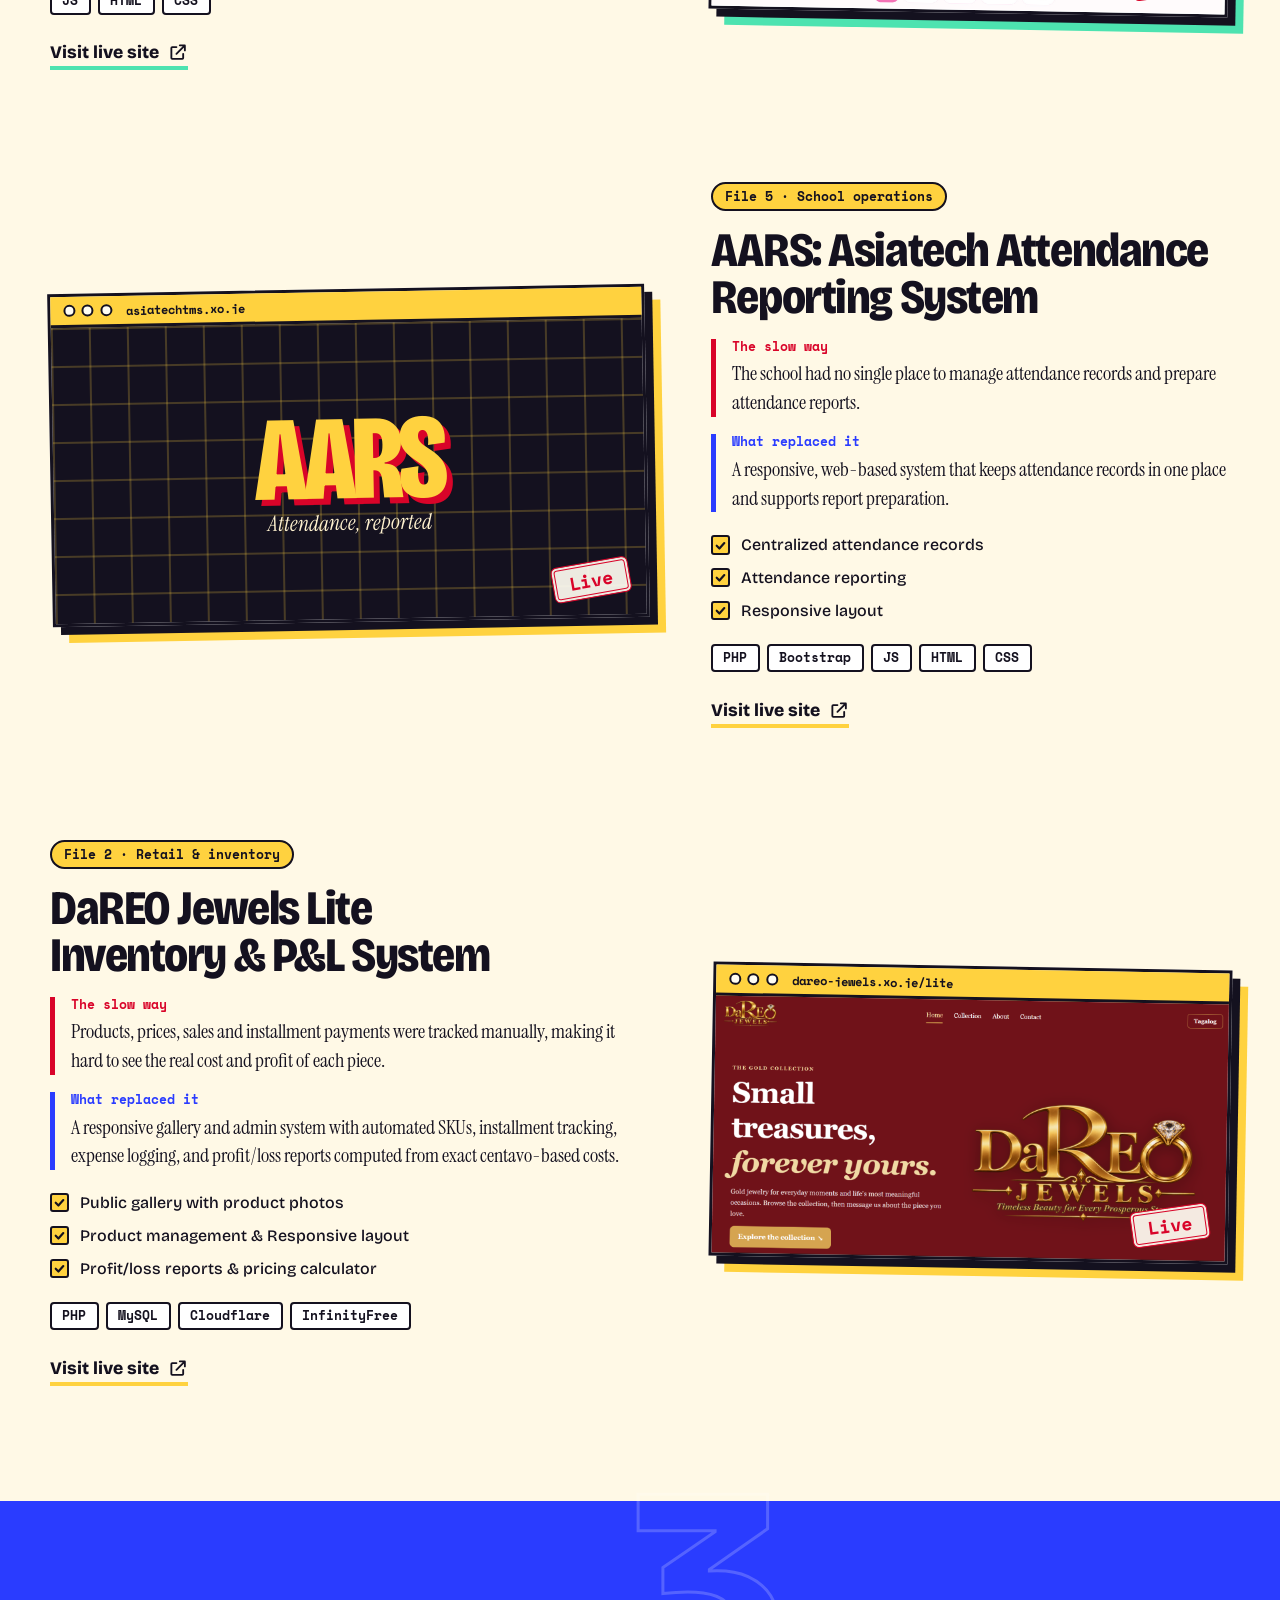
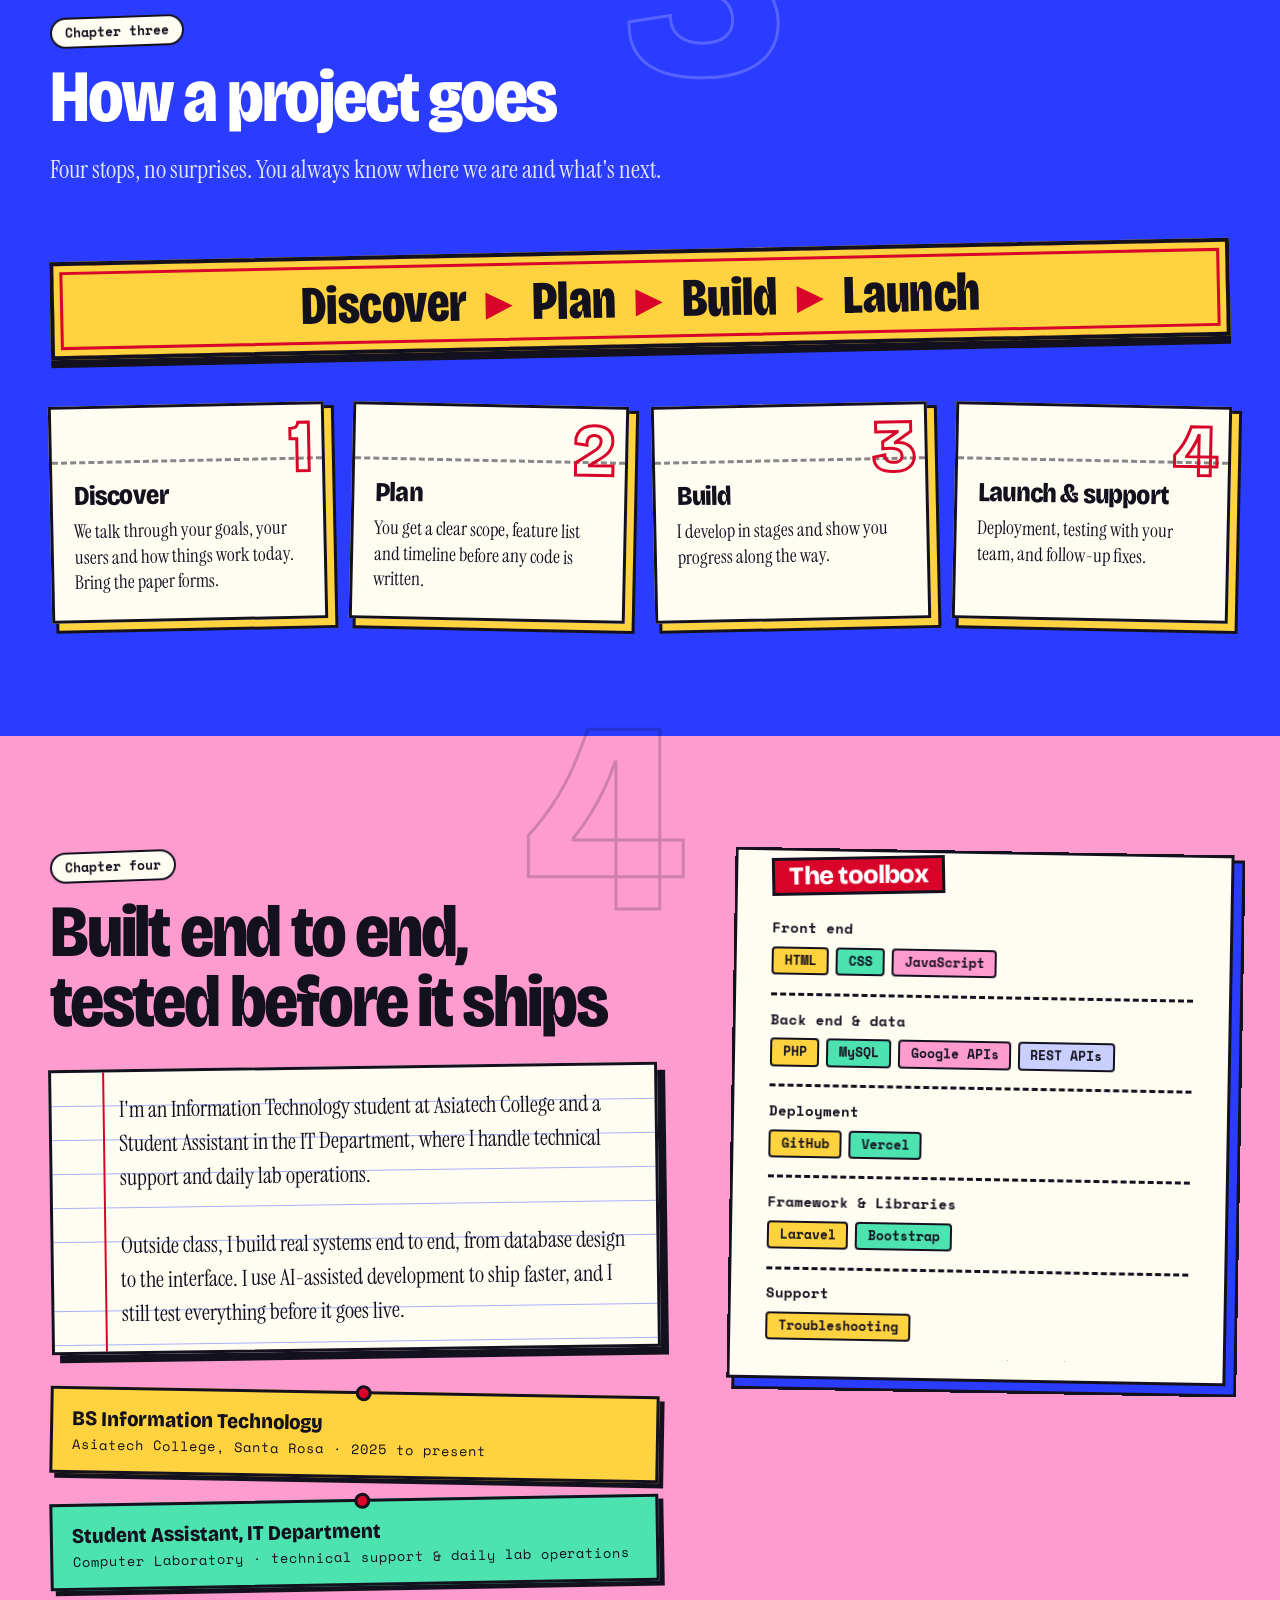
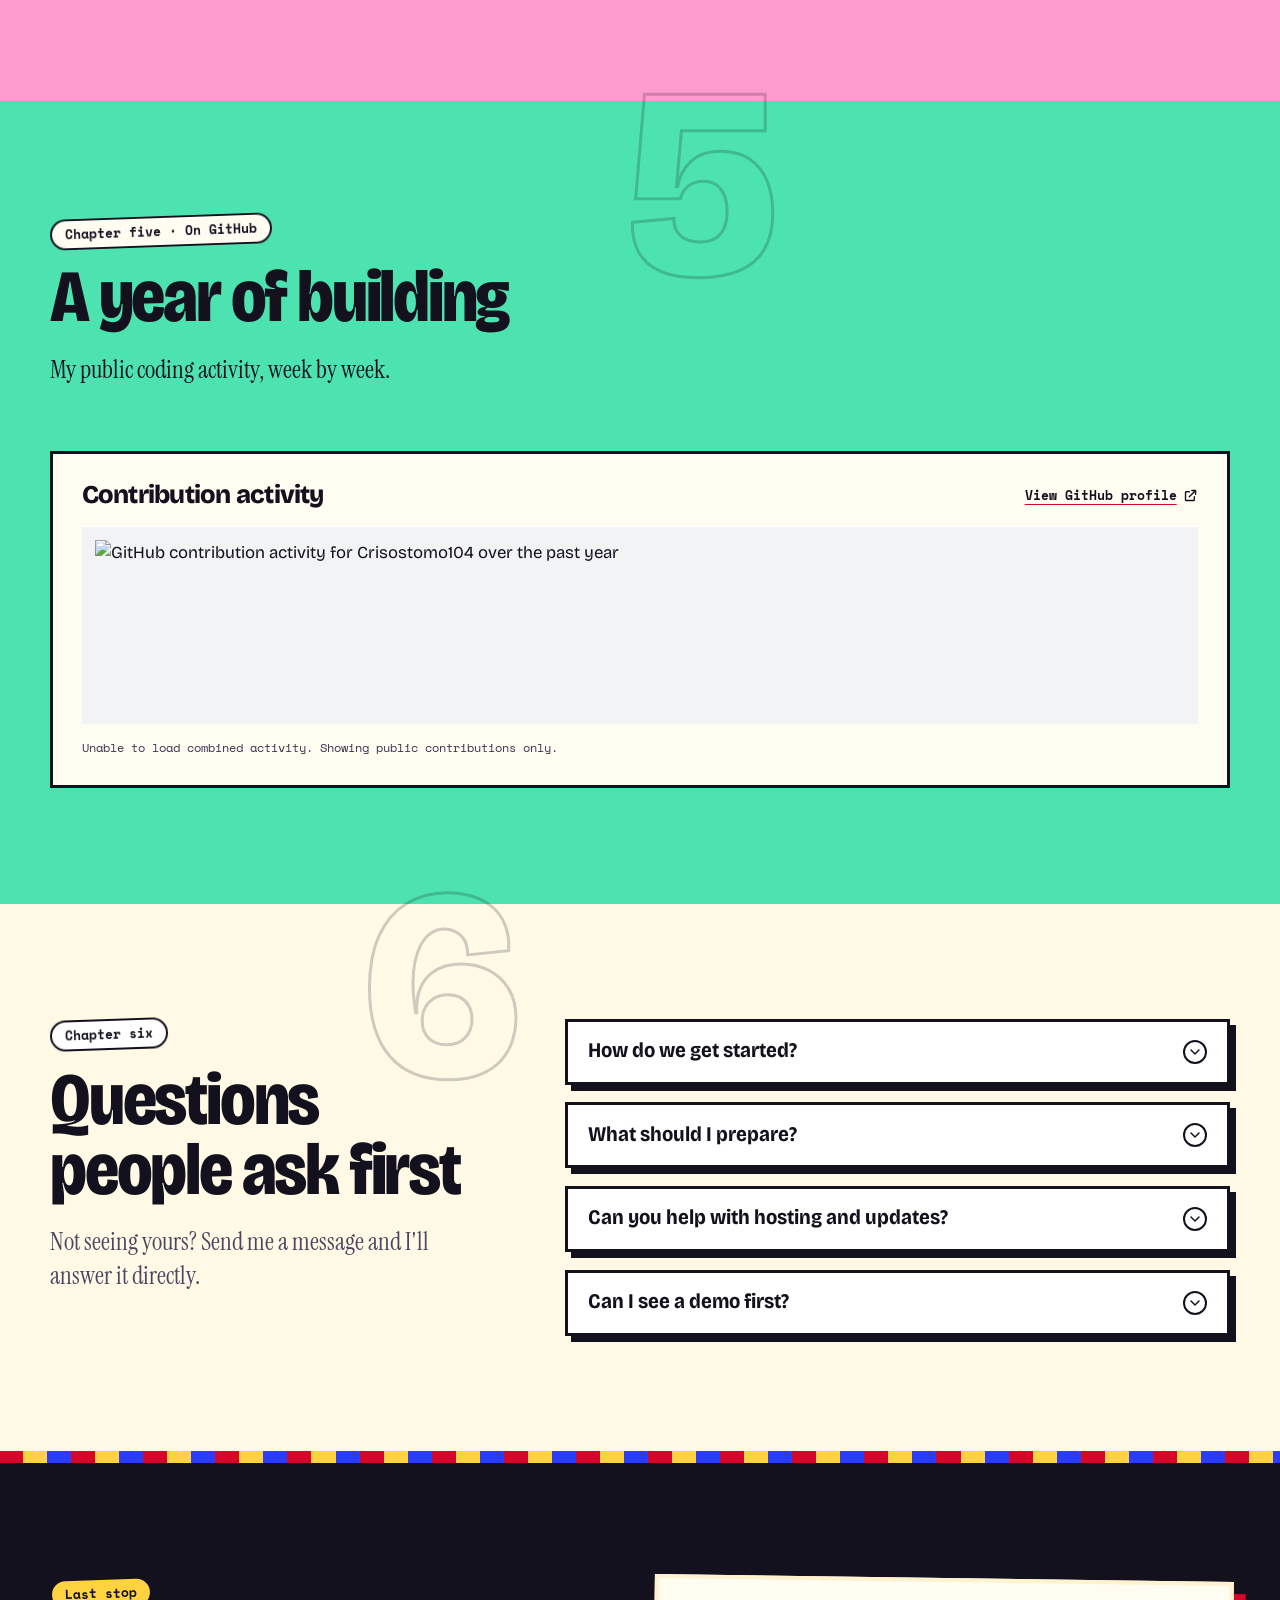
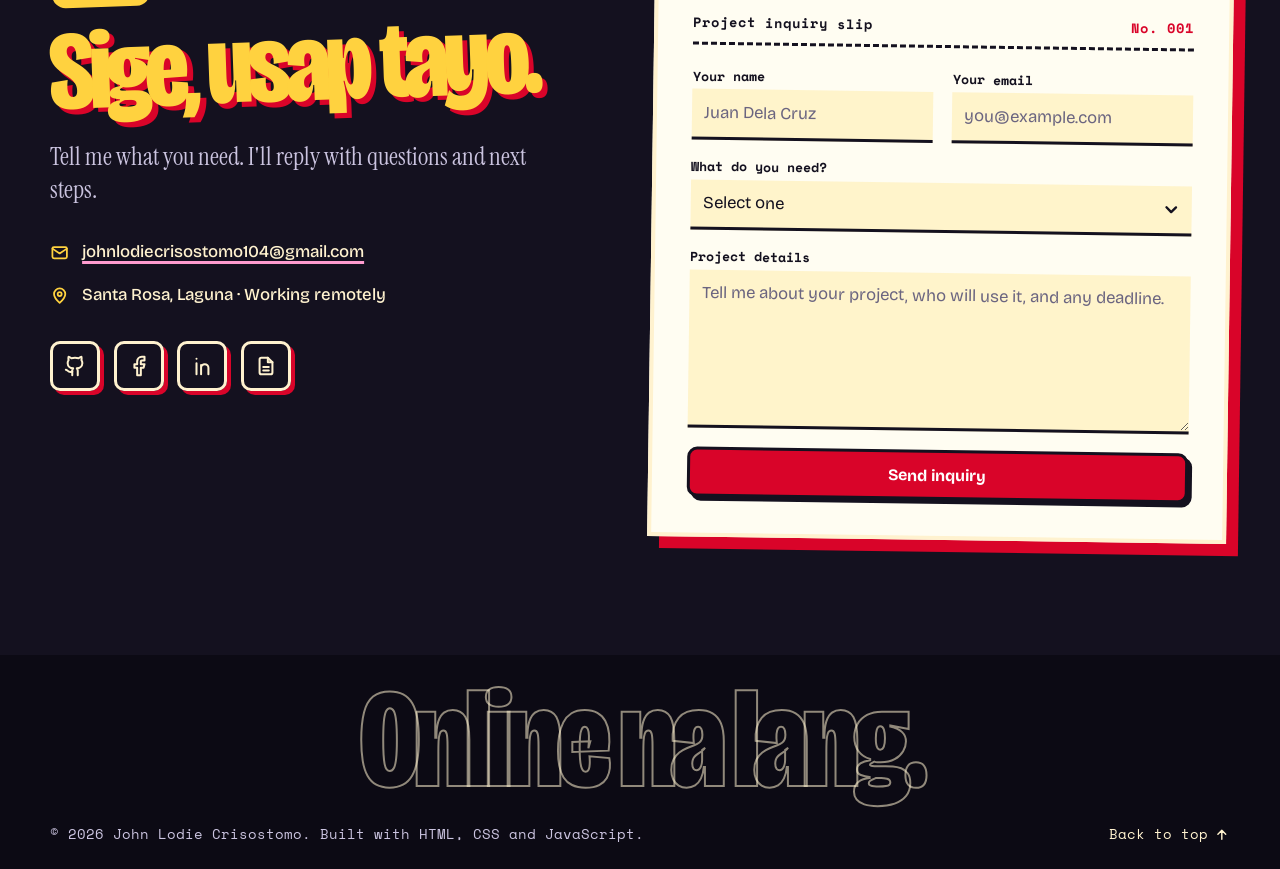
==== commit 257312fb: "Fix checked feature markers Co-authored-by: Copilot <223556219+Copilot@users.noreply.github.com>" ====
--- a/index.html
+++ b/index.html
@@ -284,7 +284,7 @@
                     </div>
                 </article>
 
-                <article class="case reveal" style="--acc: var(--gold)">
+                <article class="case reveal" style="--acc: var(--yellow)">
                     <div class="frame">
                         <div class="frame-bar" aria-hidden="true"><i></i><i></i><i></i><b>dareo-jewels.xo.je/lite</b></div>
                         <img src="images/p7.png" alt="DaREO Jewels inventory and profit/loss system" width="1200" height="591" loading="lazy">
@@ -296,12 +296,9 @@
                         <p class="cs slow"><b>The slow way</b> Products, prices, sales and installment payments were tracked manually, making it hard to see the real cost and profit of each piece.</p>
                         <p class="cs fast"><b>What replaced it</b> A responsive gallery and admin system with automated SKUs, installment tracking, expense logging, and profit/loss reports computed from exact centavo-based costs.</p>
                         <ul class="features">
-                            <li>Public gallery with product photos &amp; Messenger inquiries</li>
-                            <li>Automated SKU, multi-image uploads &amp; product management</li>
-                            <li>Cash &amp; installment sales with payment schedules</li>
+                            <li>Public gallery with product photos</li>
+                            <li>Product management &amp; Responsive layout</li>
                             <li>Profit/loss reports &amp; pricing calculator</li>
-                            <li>CSRF protection, login throttling &amp; Cloudflare Turnstile</li>
-                            <li>Responsive admin for desktop and mobile</li>
                         </ul>
                         <ul class="tags"><li>PHP</li><li>MySQL</li><li>Cloudflare</li><li>InfinityFree</li></ul>
                         <a href="https://dareo-jewels.xo.je/lite/" target="_blank" rel="noopener noreferrer" class="link-arrow">Visit live site <svg class="i" aria-hidden="true"><use href="#i-external"/></svg></a>
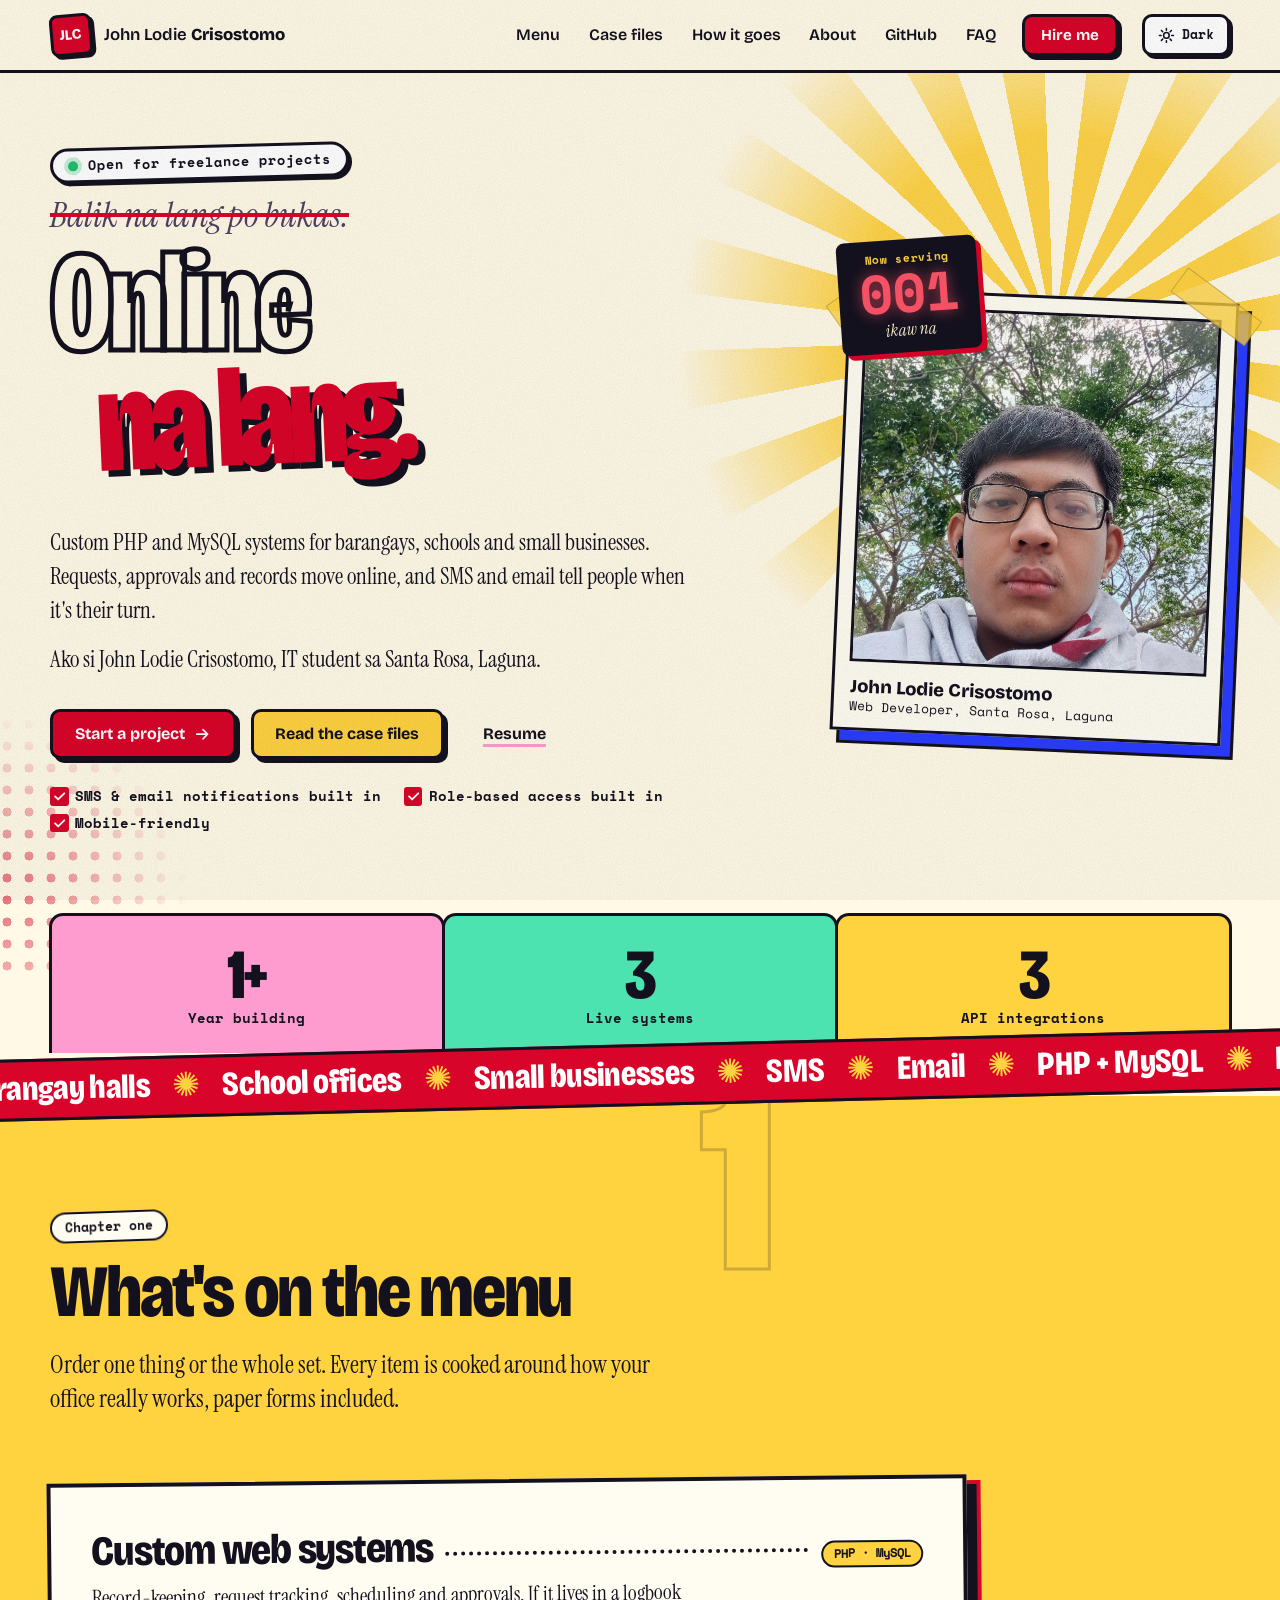
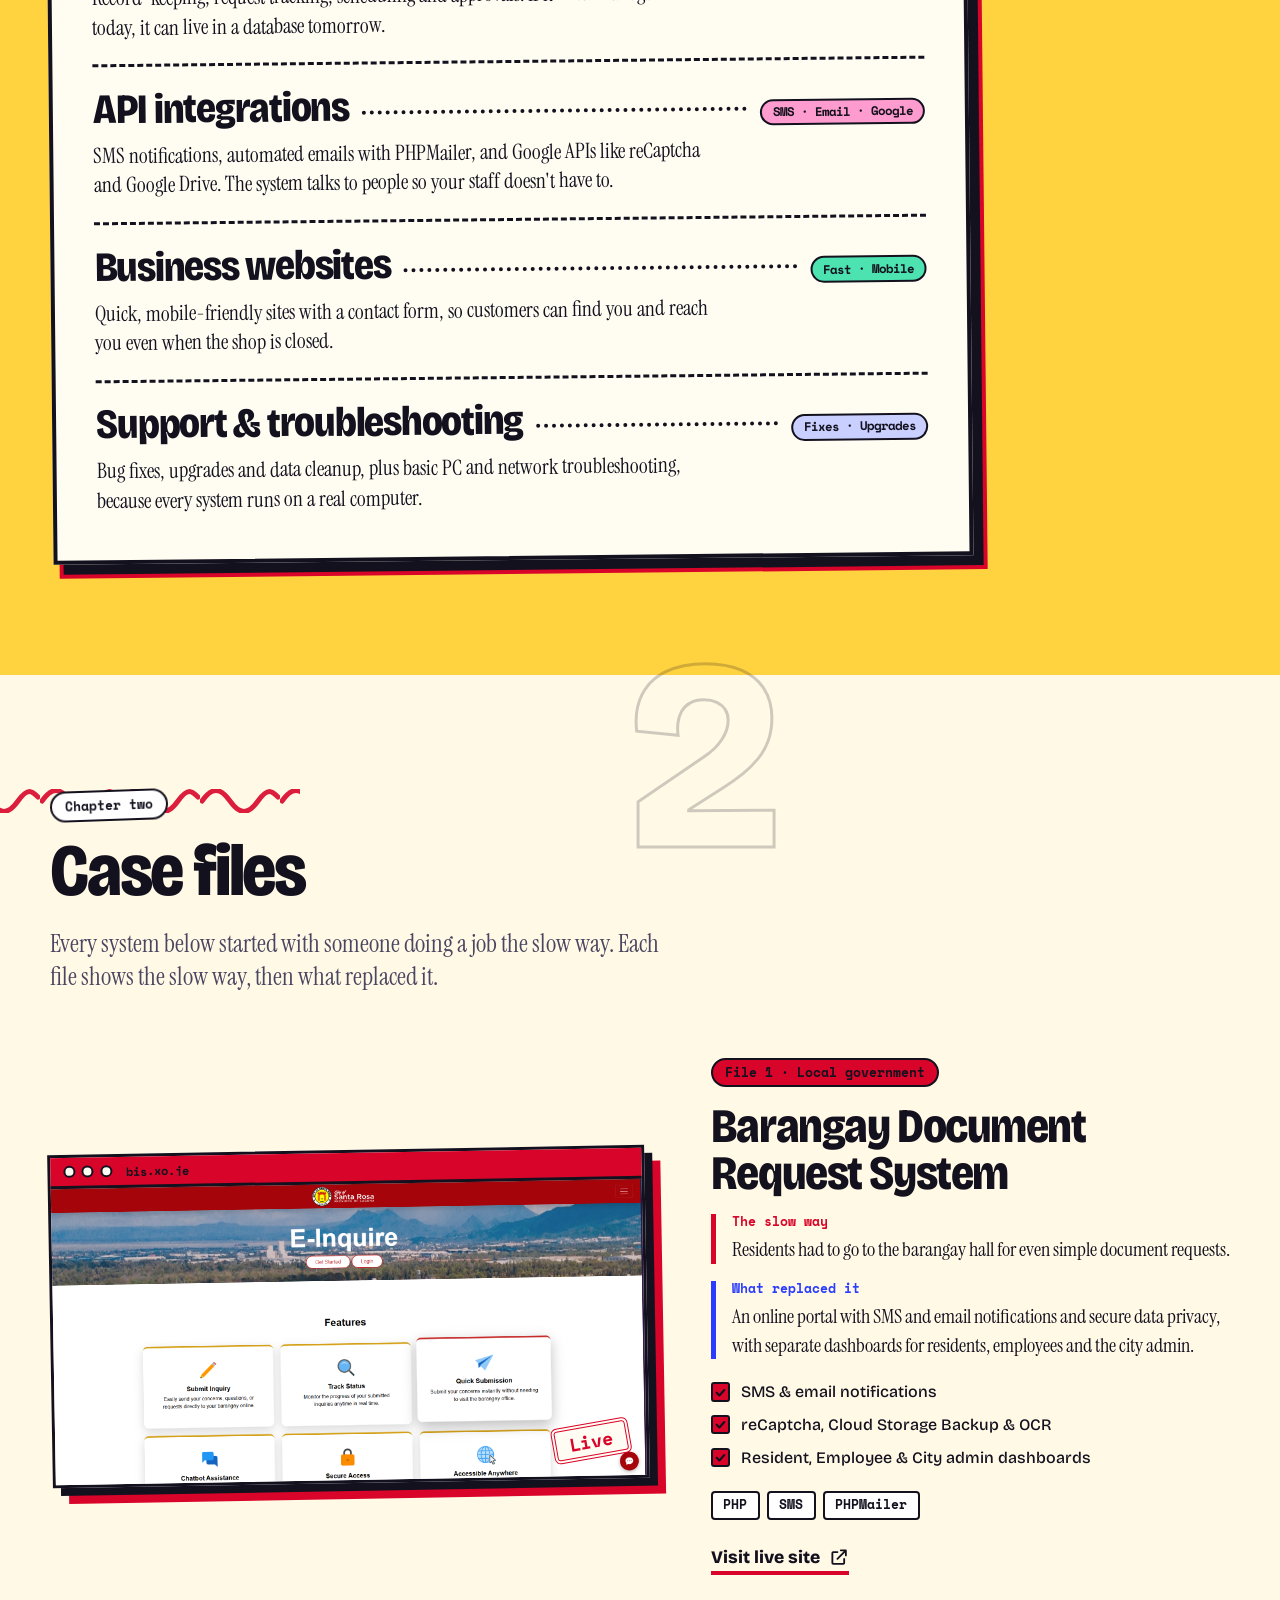
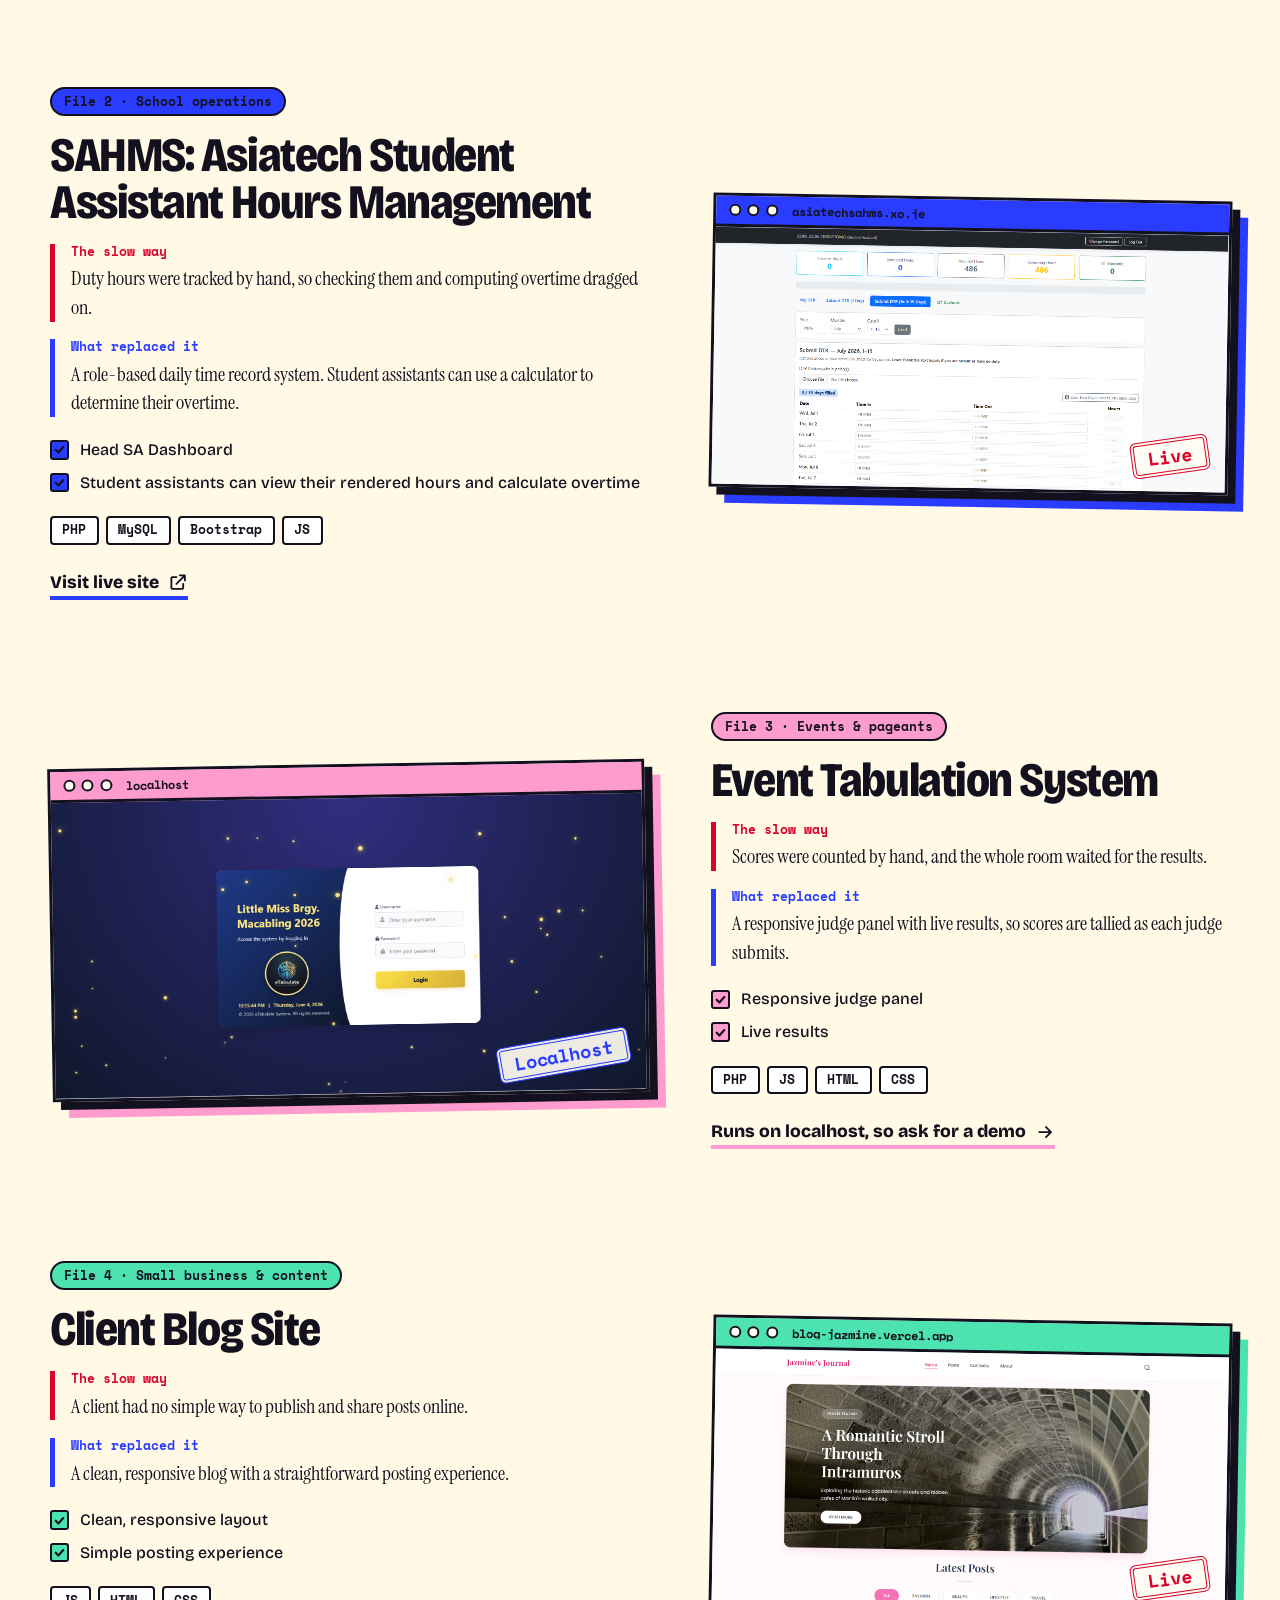
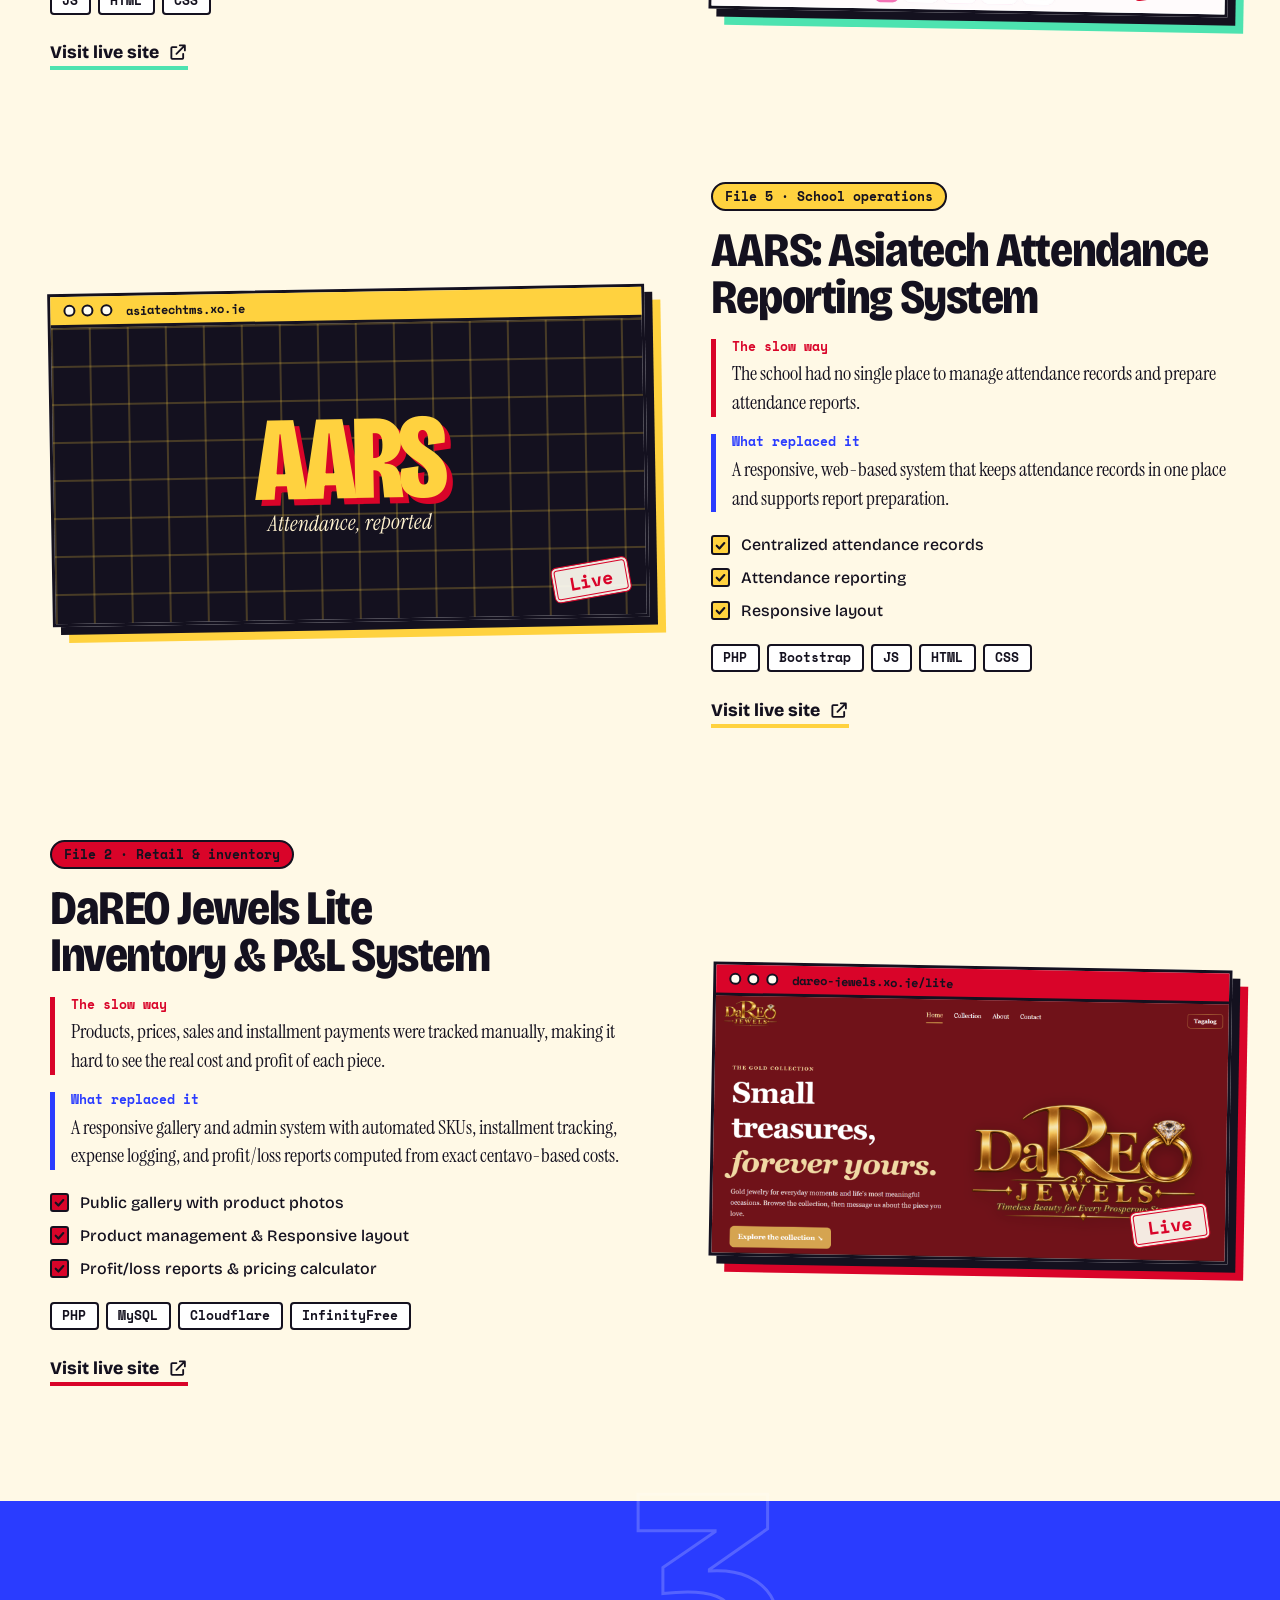
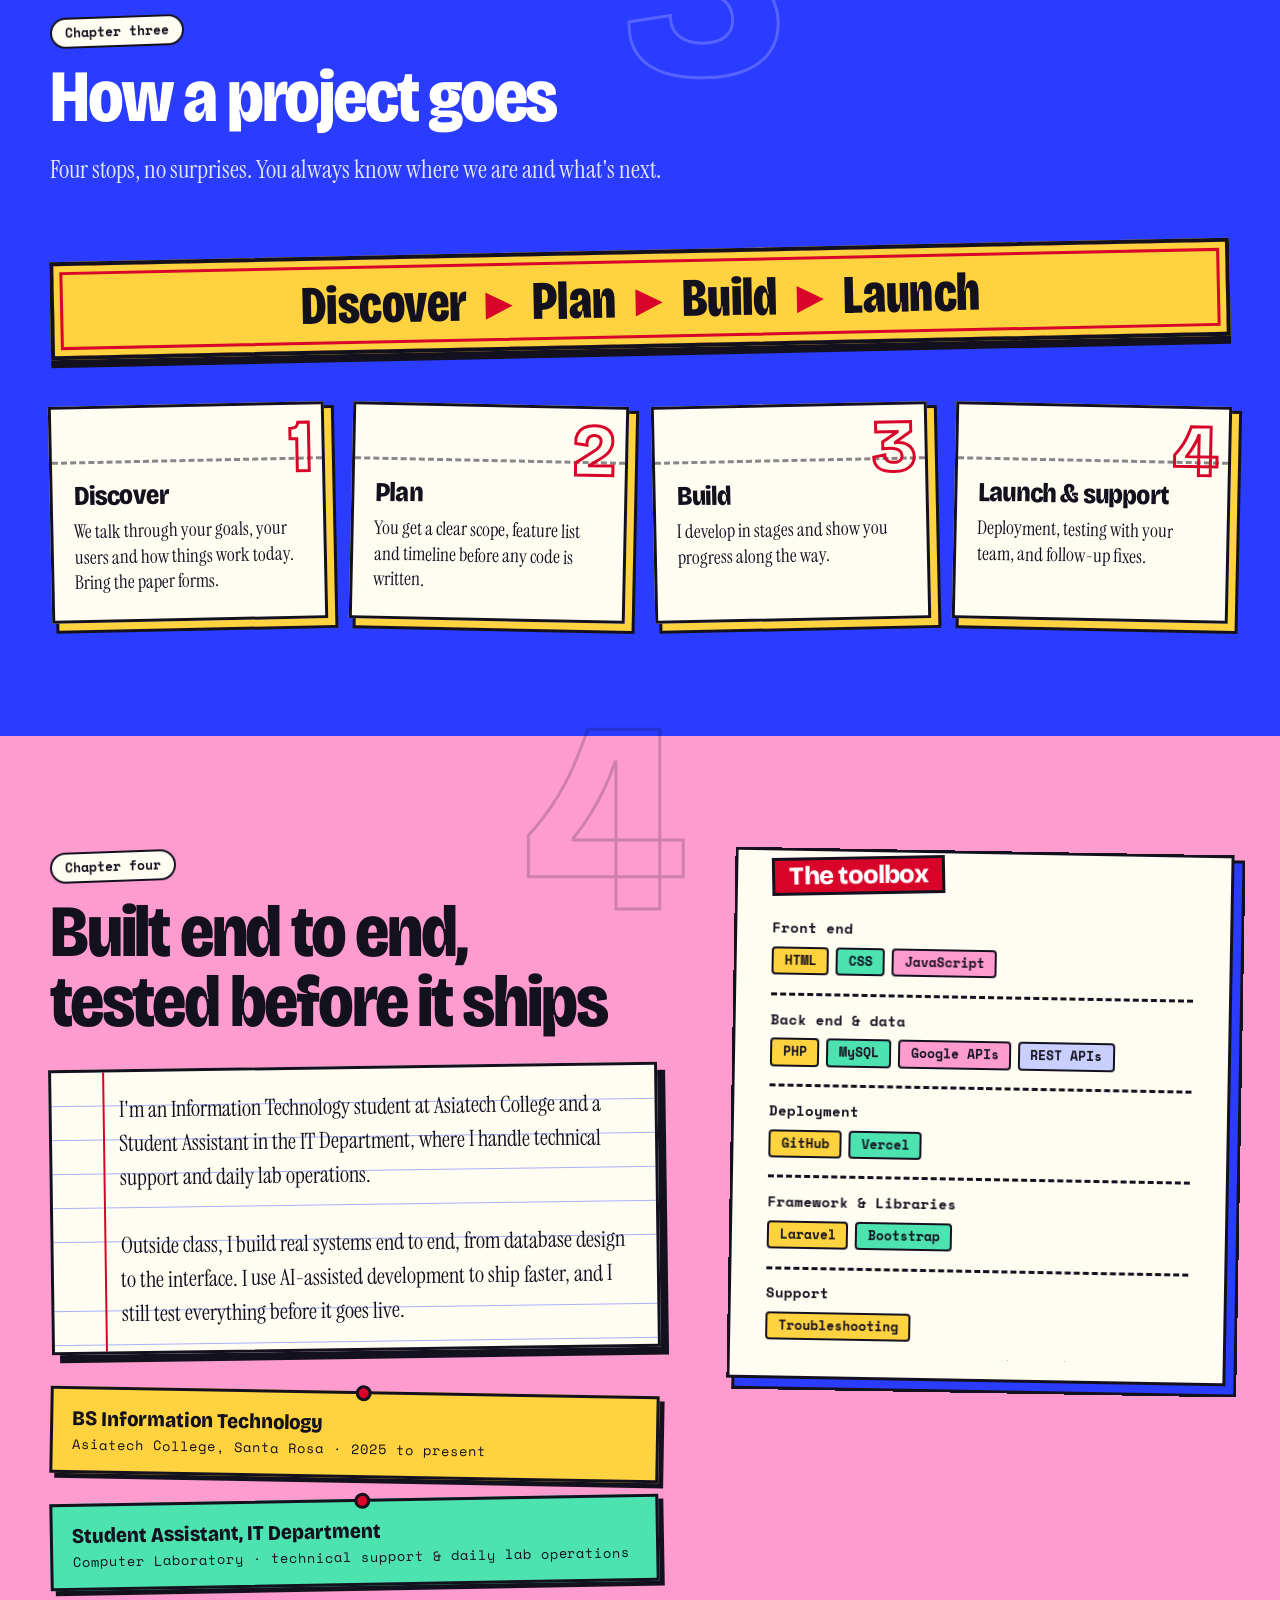
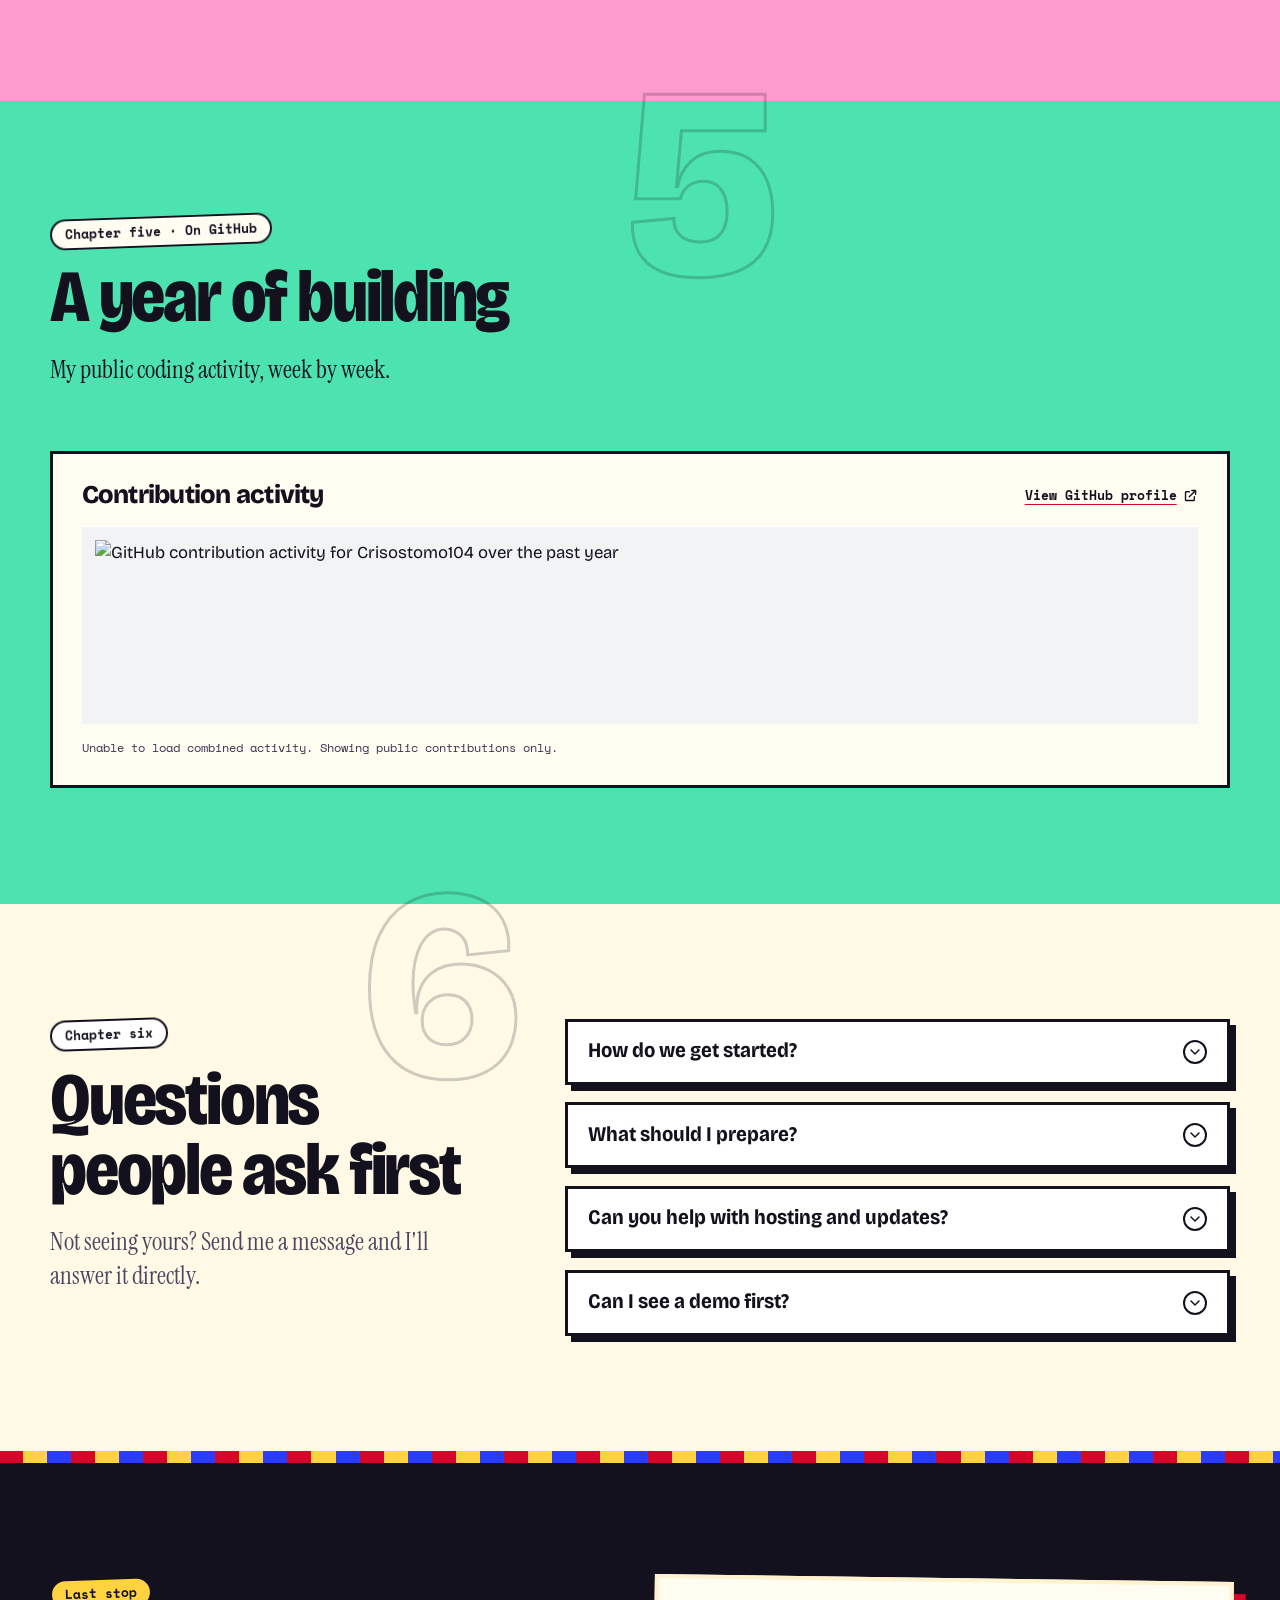
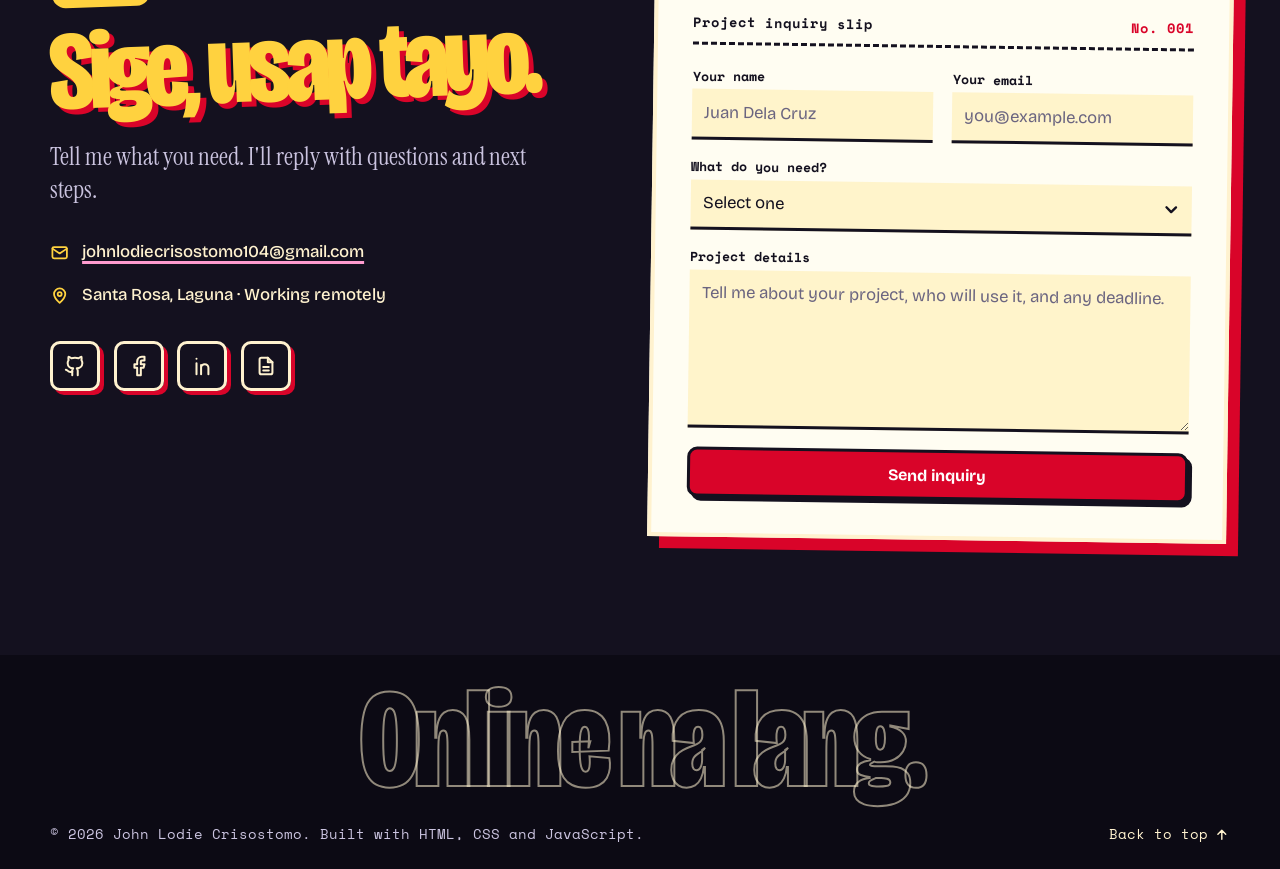
==== commit 54992e76: "Use red accent for DaREO project card Co-authored-by: Copilot <223556219+Copilot@users.noreply.githu" ====
--- a/index.html
+++ b/index.html
@@ -284,7 +284,7 @@
                     </div>
                 </article>
 
-                <article class="case reveal" style="--acc: var(--yellow)">
+                <article class="case reveal" style="--acc: var(--red)">
                     <div class="frame">
                         <div class="frame-bar" aria-hidden="true"><i></i><i></i><i></i><b>dareo-jewels.xo.je/lite</b></div>
                         <img src="images/p7.png" alt="DaREO Jewels inventory and profit/loss system" width="1200" height="591" loading="lazy">
